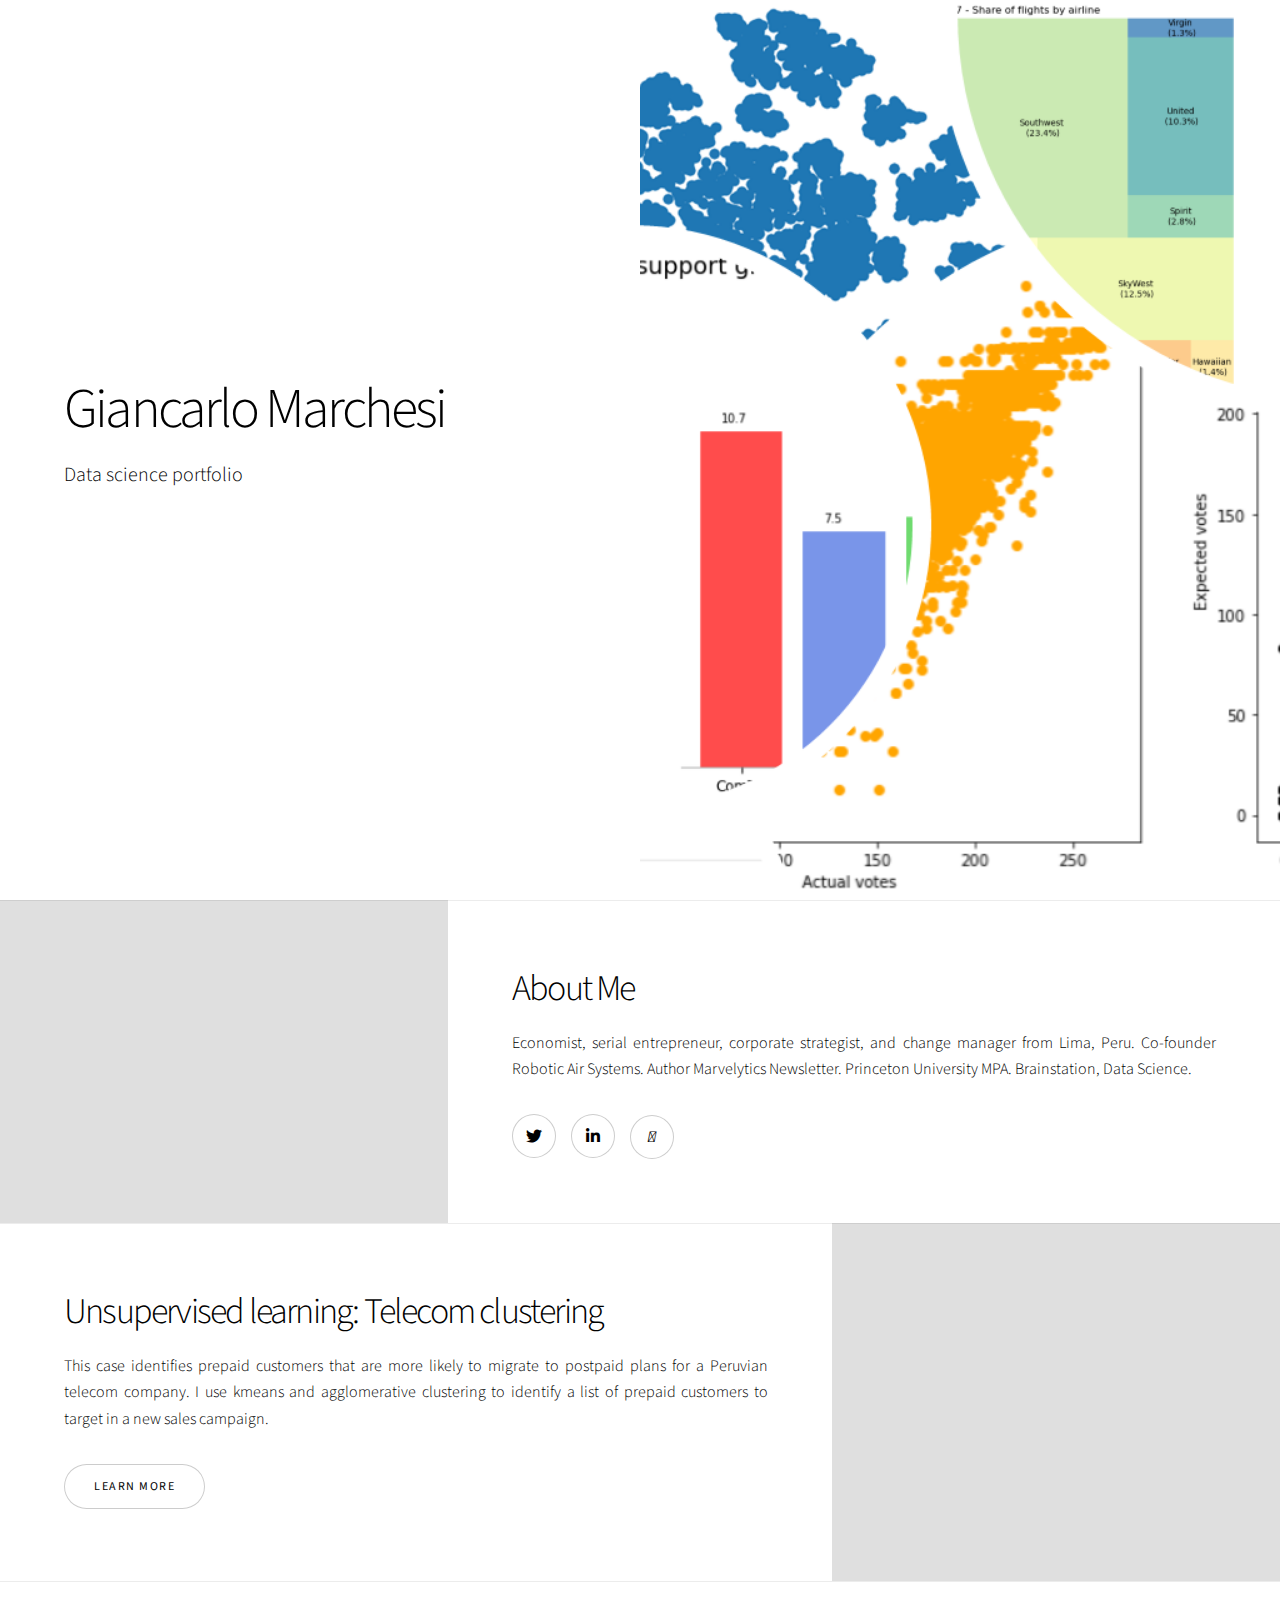
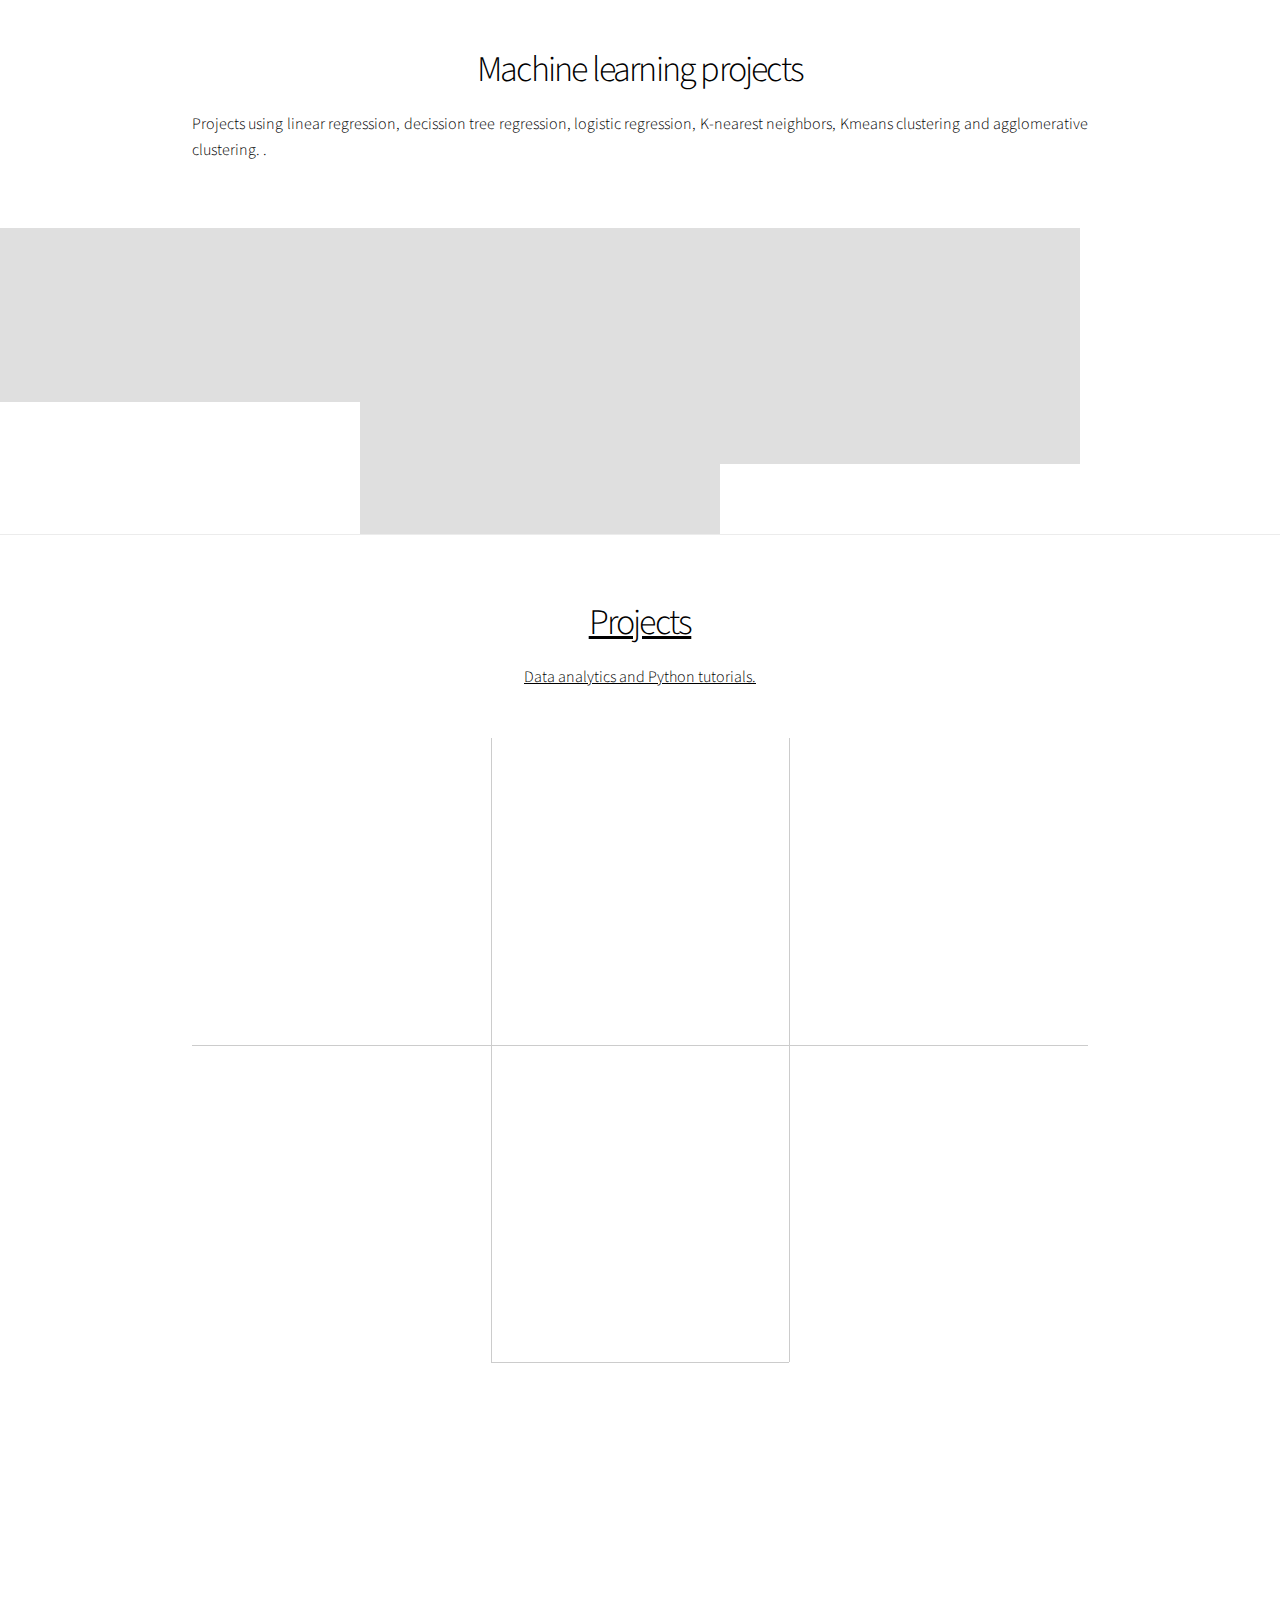
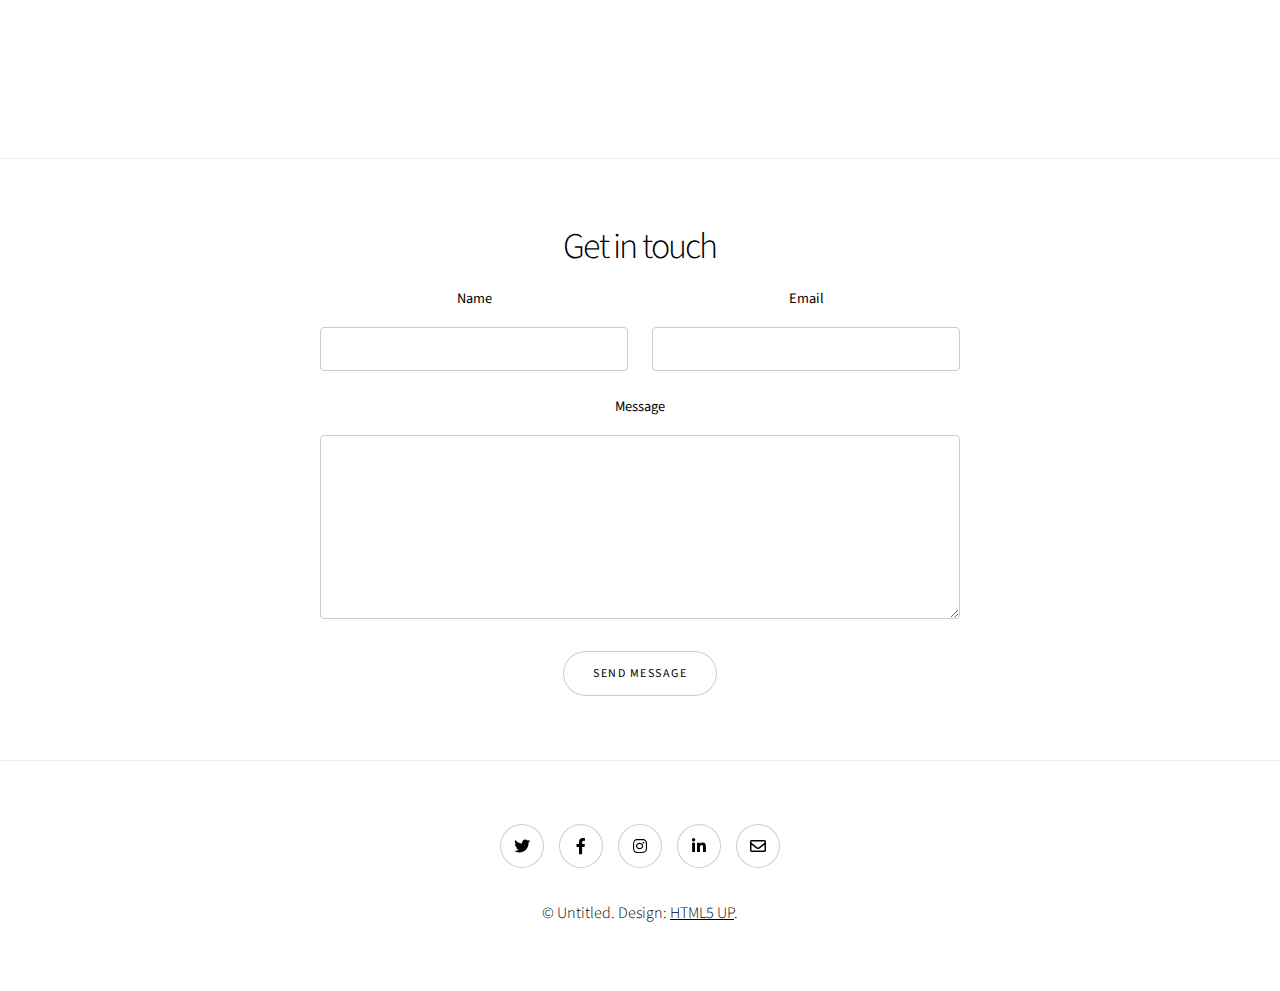
==== index.html @ f908b561 "Update index.html" ====
<!DOCTYPE HTML>
 
<html>
	<head>
		<title>Story by HTML5 UP</title>
		<meta charset="utf-8" />
		<meta name="viewport" content="width=device-width, initial-scale=1, user-scalable=no" />
		<link rel="stylesheet" href="assets/css/main.css" />
		<link rel="stylesheet" href="assets/css/style.css" />
		<noscript><link rel="stylesheet" href="assets/css/noscript.css" /></noscript>
		<script src="https://kit.fontawesome.com/b3184895dd.js" crossorigin="anonymous"></script>

	</head>
	<body class="is-preload">
	 
		<!-- Wrapper -->
			<div id="wrapper" class="divided">

				<!-- One -->
					<section class="banner style1 orient-left content-align-left image-position-right fullscreen onload-image-fade-in onload-content-fade-right">
						<div class="content">
							<h1>Giancarlo Marchesi</h1>
							 
							<p class="major texto-j"> 
								Data science portfolio
							</p>
							<ul class="actions stacked">
								<li>
									<!-- <a href="#first" class="button big wide smooth-scroll-middle">Get Started</a> -->
								</li>
							</ul>
						</div>
						<div class="image">
							<img src="images/graph4.png" alt="" />
						</div>
					</section>

				<!-- Two -->
					<section class="spotlight style1 orient-right content-align-left image-position-center onscroll-image-fade-in" id="first">
						<div class="content">
							<h2>About Me</h2>
							<p class="texto-j"> Economist, serial entrepreneur, corporate strategist, and change manager from Lima, Peru. Co-founder Robotic Air
								Systems. Author Marvelytics Newsletter. Princeton University MPA. Brainstation, Data Science. </p>
							<!-- <ul class="actions stacked">
							 
								<li><a href="#" class="icon brands style2 fa-linkedin-in"><span class="label">LinkedIn</span></a></li>
								<li>
									 
									<a href="#" class="icon style2  fa-github">
									<span class="label">Email</span></a></li>
							</ul> -->
									
							<div class="inner">
								<ul class="icons">
									<li><a href="https://twitter.com/marvelytics" class="icon brands style2 fa-twitter"><span class="label">Twitter</span></a></li>
								 
								 
									<li><a href="https://www.linkedin.com/in/giancarlomarchesiv/" class="icon brands style2 fa-linkedin-in"><span class="label">LinkedIn</span></a></li>
									<li>
										<div class="iconos">
											<a href="https://github.com/gmarchesiv" class="icon style2 "><i class="fa-brands fa-github"></i>
											</a>  <div>
						</li>
						
								</ul>
							 
							</div>

						</div>
						<div class="image">
							<img src="images/spotlight01.jpeg" alt="" />
						</div>
					</section>

				<!-- Three -->
					<section class="spotlight style1 orient-left content-align-left image-position-center onscroll-image-fade-in">
						<div class="content">
							<h2>Unsupervised learning: Telecom clustering</h2>
							<p class="texto-j">This case identifies prepaid customers that are more likely to migrate to postpaid plans for a Peruvian telecom company. 
								I use kmeans and agglomerative clustering to identify a list of prepaid customers to target in a new sales campaign. </p>
							<ul class="actions stacked">
								<li><a href="#" class="button">Learn More</a></li>
							</ul>
						</div>
						<div class="image">
							<img src="images/pca.png" alt="" />
						</div>
					</section>

				<!-- Four -->
					<!-- <section class="spotlight style1 orient-right content-align-left image-position-center onscroll-image-fade-in">
						<div class="content">
							<h2>Pharetra etiam nulla</h2>
							<p>Lorem ipsum dolor sit amet, consectetur adipiscing elit. Morbi id ante sed ex pharetra lacinia sit amet vel massa. Donec facilisis laoreet nulla eu bibendum. Donec ut ex risus. Fusce lorem lectus, pharetra pretium massa et, hendrerit vestibulum odio lorem ipsum dolor sit amet.</p>
							<ul class="actions stacked">
								<li><a href="#" class="button">Learn More</a></li>
							</ul>
						</div>
						<div class="image">
							<img src="images/spotlight03.jpg" alt="" />
						</div>
					</section> -->

				<!-- Five -->
					<section class="wrapper style1 align-center">
						<div class="inner">
							<h2>Machine learning projects</h2>
							<p class="texto-j"> Projects using linear regression, decission tree regression, logistic regression, K-nearest neighbors, Kmeans
								clustering and agglomerative clustering. 
								.</p>
						</div>

						<!-- Gallery -->
							<div class="gallery style2 medium lightbox onscroll-fade-in">
								<article>
									<a   class="image">
										<img src="images/gallery/thumbs/dec_tree.png" alt="" />
									</a>
									<div class="caption">
										<h3>Peruvian elections 2021</h3>
										<p> Analyzing the likeliness of the results using two regression techiques </p>
										<ul class="actions fixed">
											<li><a href="https://github.com/gmarchesiv/LinearRegression_PeruvianElection2021"><span class="button small" href="google.com">Details</span></a></li>
										</ul>                                                                                                     
									</div>
								</article>
								<article>
									<a href="images/gallery/fulls/02.jpg" class="image">
										<img src="images/gallery/thumbs/conf_matrix.png" alt="" />
									</a>
									<div class="caption">
										<h3>Supervised learning for transaction approval</h3>
										<p> Alternative credit scoring models using logistic regression and KNN </p>
										<ul class="actions fixed">
											<li><a href="https://github.com/gmarchesiv/SupervisedLearning_CreditScoring"><span class="button small">Details</span></li>
										</ul>
									</div>
								</article>
								<article>
									<a href="images/gallery/fulls/03.jpg" class="image">
										<img src="images/gallery/thumbs/wine.png" alt="" />
									</a>
									<div class="caption">
										<h3>Unsupervised learning with wine data </h3>
										<p>Identifying wine varieties using k-means and aggolomerative clustering</p>
										<ul class="actions fixed">
											<li><a href="https://github.com/gmarchesiv/UnsupervisedLearning_ClusteringWinedata"><span class="button small">Details</span></li>
										</ul>
									</div>
								</article>
								<!-- <article>
									<a href="images/gallery/fulls/04.jpg" class="image">
										<img src="images/gallery/thumbs/04.jpg" alt="" />
									</a>
									<div class="caption">
										<h3>Sed Tempus</h3>
										<p>Lorem ipsum dolor amet, consectetur magna etiam elit. Etiam sed ultrices.</p>
										<ul class="actions fixed">
											<li><span class="button small">Details</span></li>
										</ul>
									</div>
								</article>
								<article>
									<a href="images/gallery/fulls/05.jpg" class="image">
										<img src="images/gallery/thumbs/05.jpg" alt="" />
									</a>
									<div class="caption">
										<h3>Ultrices Magna</h3>
										<p>Lorem ipsum dolor amet, consectetur magna etiam elit. Etiam sed ultrices.</p>
										<ul class="actions fixed">
											<li><span class="button small">Details</span></li>
										</ul>
									</div>
								</article>
								<article>
									<a href="images/gallery/fulls/06.jpg" class="image">
										<img src="images/gallery/thumbs/06.jpg" alt="" />
									</a>
									<div class="caption">
										<h3>Sed Tempus</h3>
										<p>Lorem ipsum dolor amet, consectetur magna etiam elit. Etiam sed ultrices.</p>
										<ul class="actions fixed">
											<li><span class="button small">Details</span></li>
										</ul>
									</div>
								</article>
								<article>
									<a href="images/gallery/fulls/07.jpg" class="image">
										<img src="images/gallery/thumbs/07.jpg" alt="" />
									</a>
									<div class="caption">
										<h3>Ipsum Lorem</h3>
										<p>Lorem ipsum dolor amet, consectetur magna etiam elit. Etiam sed ultrices.</p>
										<ul class="actions fixed">
											<li><span class="button small">Details</span></li>
										</ul>
									</div>
								</article>
								<article>
									<a href="images/gallery/fulls/08.jpg" class="image">
										<img src="images/gallery/thumbs/08.jpg" alt="" />
									</a>
									<div class="caption">
										<h3>Magna Risus</h3>
										<p>Lorem ipsum dolor amet, consectetur magna etiam elit. Etiam sed ultrices.</p>
										<ul class="actions fixed">
											<li><span class="button small">Details</span></li>
										</ul>
									</div>
								</article>
								<article>
									<a href="images/gallery/fulls/09.jpg" class="image">
										<img src="images/gallery/thumbs/09.jpg" alt="" />
									</a>
									<div class="caption">
										<h3>Tempus Dolor</h3>
										<p>Lorem ipsum dolor amet, consectetur magna etiam elit. Etiam sed ultrices.</p>
										<ul class="actions fixed">
											<li><span class="button small">Details</span></li>
										</ul>
									</div>
								</article>
								<article>
									<a href="images/gallery/fulls/10.jpg" class="image">
										<img src="images/gallery/thumbs/10.jpg" alt="" />
									</a>
									<div class="caption">
										<h3>Sed Etiam</h3>
										<p>Lorem ipsum dolor amet, consectetur magna etiam elit. Etiam sed ultrices.</p>
										<ul class="actions fixed">
											<li><span class="button small">Details</span></li>
										</ul>
									</div>
								</article>
								<article>
									<a href="images/gallery/fulls/11.jpg" class="image">
										<img src="images/gallery/thumbs/11.jpg" alt="" />
									</a>
									<div class="caption">
										<h3>Magna Lorem</h3>
										<p>Lorem ipsum dolor amet, consectetur magna etiam elit. Etiam sed ultrices.</p>
										<ul class="actions fixed">
											<li><span class="button small">Details</span></li>
										</ul>
									</div>
								</article>
								<article>
									<a href="images/gallery/fulls/12.jpg" class="image">
										<img src="images/gallery/thumbs/12.jpg" alt="" />
									</a>
									<div class="caption">
										<h3>Ipsum Dolor</h3>
										<p>Lorem ipsum dolor amet, consectetur magna etiam elit. Etiam sed ultrices.</p>
										<ul class="actions fixed">
											<li><span class="button small">Details</span></li>
										</ul>
									</div>
								</article> -->
							</div>

					</section>

				<!-- Six -->
					<section class="wrapper style1 align-center">
						<div class="inner">
							<h2>Projects</h2>
							<p> Data analytics and Python tutorials.</p>
							<div class="items style1 medium onscroll-fade-in">
								
								<section>
								 
										<a href="https://github.com/gmarchesiv/Python_prep"  class="iconos2" ><i class="fa-xl fa-brands fa-python"></i> </a>   
							 



									
									<h3>asfsfasfsfaffsafs</h3>
									<p>Lorem ipsum dolor sit amet, consectetur adipiscing elit. Morbi dui turpis, cursus eget orci amet aliquam congue semper. Etiam eget ultrices risus nec tempor elit.</p>
								</section>

								<section>
									<a href="https://github.com/gmarchesiv/Python_prep"  class="iconos2" ><i class="fa-xl fa-solid fa-plane"></i> </a>   
									<h3>Ipsum</h3>
									<p>Lorem ipsum dolor sit amet, consectetur adipiscing elit. Morbi dui turpis, cursus eget orci amet aliquam congue semper. Etiam eget ultrices risus nec tempor elit.</p>
								</section>

								<section>
									<a href="https://github.com/gmarchesiv/Python_prep"  class="iconos2" ><i class="fa-xl fa-solid fa-person-digging"></i> </a> 
									<h3>Dolor</h3>
									<p>Lorem ipsum dolor sit amet, consectetur adipiscing elit. Morbi dui turpis, cursus eget orci amet aliquam congue semper. Etiam eget ultrices risus nec tempor elit.</p>
								</section>



								<section>
									<a href="https://github.com/gmarchesiv/Python_prep"  class="iconos2" ><i class="fa-xl fa-solid fa-mobile"></i> </a> 
									<h3>Amet</h3>
									<p>Lorem ipsum dolor sit amet, consectetur adipiscing elit. Morbi dui turpis, cursus eget orci amet aliquam congue semper. Etiam eget ultrices risus nec tempor elit.</p>
								</section>

								<section>
									<a href="https://github.com/gmarchesiv/Python_prep"  class="iconos2" ><i class="fa-xl fa-solid fa-chart-line"></i> </a> 
									<h3>Magna</h3>
									<p>Lorem ipsum dolor sit amet, consectetur adipiscing elit. Morbi dui turpis, cursus eget orci amet aliquam congue semper. Etiam eget ultrices risus nec tempor elit.</p>
								</section>

								<section>
									<a href="https://github.com/gmarchesiv/Python_prep"  class="iconos2" ><i class="fa-xl fa-solid fa-money-bill-trend-up"></i> </a> 
									<h3>Tempus</h3>
									<p>Lorem ipsum dolor sit amet, consectetur adipiscing elit. Morbi dui turpis, cursus eget orci amet aliquam congue semper. Etiam eget ultrices risus nec tempor elit.</p>
								</section>



								<!-- <section>
									<span class="icon solid style2 major fa-desktop"></span>
									<h3>Aliquam</h3>
									<p>Lorem ipsum dolor sit amet, consectetur adipiscing elit. Morbi dui turpis, cursus eget orci amet aliquam congue semper. Etiam eget ultrices risus nec tempor elit.</p>
								</section>

								<section>
									<a href="https://github.com/gmarchesiv/Python_prep"  class="iconos2" ><i class="fa-xl fa-solid fa-person-digging"></i> </a> 
									<h3>Elit</h3>
									<p>Lorem ipsum dolor sit amet, consectetur adipiscing elit. Morbi dui turpis, cursus eget orci amet aliquam congue semper. Etiam eget ultrices risus nec tempor elit.</p>
								</section>

								<section>
									<a href="https://github.com/gmarchesiv/Python_prep"  class="iconos2" ><i class="fa-xl fa-solid fa-person-digging"></i> </a> 
									<h3>Morbi</h3>
									<p>Lorem ipsum dolor sit amet, consectetur adipiscing elit. Morbi dui turpis, cursus eget orci amet aliquam congue semper. Etiam eget ultrices risus nec tempor elit.</p>
								</section> -->

							
							</div>
						</div>
					</section>

				<!-- Seven -->
					<section class="wrapper style1 align-center">
						<div class="inner medium">
							<h2>Get in touch</h2>
							<form method="post" action="#">
								<div class="fields">
									<div class="field half">
										<label for="name">Name</label>
										<input type="text" name="name" id="name" value="" />
									</div>
									<div class="field half">
										<label for="email">Email</label>
										<input type="email" name="email" id="email" value="" />
									</div>
									<div class="field">
										<label for="message">Message</label>
										<textarea name="message" id="message" rows="6"></textarea>
									</div>
								</div>
								<ul class="actions special">
									<li><input type="submit" name="submit" id="submit" value="Send Message" /></li>
								</ul>
							</form>

						</div>
					</section>

				<!-- Footer -->
					<footer class="wrapper style1 align-center">
						<div class="inner">
							<ul class="icons">
								<li><a href="#" class="icon brands style2 fa-twitter"><span class="label">Twitter</span></a></li>
								<li><a href="#" class="icon brands style2 fa-facebook-f"><span class="label">Facebook</span></a></li>
								<li><a href="#" class="icon brands style2 fa-instagram"><span class="label">Instagram</span></a></li>
								<li><a href="#" class="icon brands style2 fa-linkedin-in"><span class="label">LinkedIn</span></a></li>
								<li><a href="#" class="icon style2 fa-envelope"><span class="label">Email</span></a></li>
							</ul>
							<p>&copy; Untitled. Design: <a href="https://html5up.net">HTML5 UP</a>.</p>
						</div>
					</footer>

			</div>

		<!-- Scripts -->
			<script src="assets/js/jquery.min.js"></script>
			<script src="assets/js/jquery.scrollex.min.js"></script>
			<script src="assets/js/jquery.scrolly.min.js"></script>
			<script src="assets/js/browser.min.js"></script>
			<script src="assets/js/breakpoints.min.js"></script>
			<script src="assets/js/util.js"></script>
			<script src="assets/js/main.js"></script>

	</body>
</html>
---- assets/css/main.css ----
@import url(fontawesome-all.min.css);
@import url("https://fonts.googleapis.com/css?family=Source+Sans+Pro:300,300i,400,400i");

/*
	Story by HTML5 UP
	html5up.net | @ajlkn
	Free for personal and commercial use under the CCA 3.0 license (html5up.net/license)
*/

html, body, div, span, applet, object,
iframe, h1, h2, h3, h4, h5, h6, p, blockquote,
pre, a, abbr, acronym, address, big, cite,
code, del, dfn, em, img, ins, kbd, q, s, samp,
small, strike, strong, sub, sup, tt, var, b,
u, i, center, dl, dt, dd, ol, ul, li, fieldset,
form, label, legend, table, caption, tbody,
tfoot, thead, tr, th, td, article, aside,
canvas, details, embed, figure, figcaption,
footer, header, hgroup, menu, nav, output, ruby,
section, summary, time, mark, audio, video {
	margin: 0;
	padding: 0;
	border: 0;
	font-size: 100%;
	font: inherit;
	vertical-align: baseline;}

article, aside, details, figcaption, figure,
footer, header, hgroup, menu, nav, section {
	display: block;}

body {
	line-height: 1;
}

ol, ul {
	list-style: none;
}

blockquote, q {
	quotes: none;
}

	blockquote:before, blockquote:after, q:before, q:after {
		content: '';
		content: none;
	}

table {
	border-collapse: collapse;
	border-spacing: 0;
}

body {
	-webkit-text-size-adjust: none;
}

mark {
	background-color: transparent;
	color: inherit;
}

input::-moz-focus-inner {
	border: 0;
	padding: 0;
}

input, select, textarea {
	-moz-appearance: none;
	-webkit-appearance: none;
	-ms-appearance: none;
	appearance: none;
}

/* Basic */

	@-ms-viewport {
		width: device-width;
	}

	body {
		-ms-overflow-style: scrollbar;
	}

	@media screen and (max-width: 480px) {

		html, body {
			min-width: 320px;
		}

	}

	html {
		box-sizing: border-box;
	}

	*, *:before, *:after {
		box-sizing: inherit;
	}

	body {
		background: #ffffff;
	}

		body.is-preload *, body.is-preload *:before, body.is-preload *:after {
			-moz-animation: none !important;
			-webkit-animation: none !important;
			-ms-animation: none !important;
			animation: none !important;
			-moz-transition: none !important;
			-webkit-transition: none !important;
			-ms-transition: none !important;
			transition: none !important;
		}

/* Type */

	html {
		font-size: 18pt;
	}

		@media screen and (max-width: 1680px) {

			html {
				font-size: 14pt;
			}

		}

		@media screen and (max-width: 1280px) {

			html {
				font-size: 12pt;
			}

		}

		@media screen and (max-width: 736px) {

			html {
				font-size: 11pt;
			}

		}

		@media screen and (max-width: 360px) {

			html {
				font-size: 10pt;
			}

		}

	body {
		background-color: #ffffff;
		color: #000000;
	}

	body, input, select, textarea {
		font-family: "Source Sans Pro", Helvetica, sans-serif;
		font-size: 1rem;
		font-weight: 300;
		line-height: 1.65;
	}

	a {
		-moz-transition: color 0.2s ease-in-out;
		-webkit-transition: color 0.2s ease-in-out;
		-ms-transition: color 0.2s ease-in-out;
		transition: color 0.2s ease-in-out;
		text-decoration: underline;
	}

		a:hover {
			text-decoration: none;
		}

	strong, b {
		font-weight: 400;
	}

	em, i {
		font-style: italic;
	}

	p {
		margin: 0 0 2rem 0;
	}

		p.major {
			font-size: 1.25rem;
		}

	h1, h2, h3, h4, h5, h6 {
		font-weight: 300;
		line-height: 1.375;
		letter-spacing: -0.05em;
		margin: 0 0 1rem 0;
	}

		h1 a, h2 a, h3 a, h4 a, h5 a, h6 a {
			color: inherit;
			text-decoration: none;
		}

	h1 {
		font-size: 3.5rem;
		line-height: 1.2;
	}

	h2 {
		font-size: 2.25rem;
	}

	h3 {
		font-size: 1.5rem;
	}

	h4 {
		font-size: 1.1rem;
	}

	h5 {
		font-size: 0.9rem;
	}

	h6 {
		font-size: 0.7rem;
	}

	sub {
		font-size: 0.8rem;
		position: relative;
		top: 0.5rem;
	}

	sup {
		font-size: 0.8rem;
		position: relative;
		top: -0.5rem;
	}

	blockquote {
		border-left: solid 4px;
		font-style: italic;
		margin: 0 0 2rem 0;
		padding: 0.5rem 0 0.5rem 2rem;
	}

	code {
		border-radius: 4px;
		font-family: "Courier New", monospace;
		font-size: 0.9em;
		margin: 0 0.25rem;
		padding: 0.25rem 0.325rem;
	}

	pre {
		-webkit-overflow-scrolling: touch;
		font-family: "Courier New", monospace;
		font-size: 0.9em;
		margin: 0 0 2rem 0;
	}

		pre code {
			display: block;
			line-height: 1.5;
			padding: 0.75rem 1rem;
			overflow-x: auto;
		}

	hr {
		border: 0;
		border-bottom: solid 1px;
		margin: 2.5rem 0;
	}

		hr.major {
			margin: 3.5rem 0;
		}

	.align-left {
		text-align: left;
	}

	.align-center {
		text-align: center;
	}

	.align-right {
		text-align: right;
	}

	@media screen and (max-width: 736px) {

		p.major {
			font-size: 1.1rem;
		}

		h1 {
			font-size: 2.5rem;
		}

		h2 {
			font-size: 2rem;
		}

		h3 {
			font-size: 1.25rem;
		}

		h4 {
			font-size: 1rem;
		}

	}

	input, select, textarea {
		color: #000000;
	}

	a {
		color: #000000;
	}

		a:hover {
			color: #47D3E5;
		}

	strong, b {
		color: #000000;
	}

	h1, h2, h3, h4, h5, h6 {
		color: #000000;
	}

	blockquote {
		border-left-color: rgba(0, 0, 0, 0.2);
	}

	code {
		background: rgba(0, 0, 0, 0.05);
		border-color: rgba(0, 0, 0, 0.2);
	}

	hr {
		border-bottom-color: rgba(0, 0, 0, 0.2);
	}

/* Row */

	.row {
		display: flex;
		flex-wrap: wrap;
		box-sizing: border-box;
		align-items: stretch;
	}

		.row > * {
			box-sizing: border-box;
		}

		.row.gtr-uniform > * > :last-child {
			margin-bottom: 0;
		}

		.row.aln-left {
			justify-content: flex-start;
		}

		.row.aln-center {
			justify-content: center;
		}

		.row.aln-right {
			justify-content: flex-end;
		}

		.row.aln-top {
			align-items: flex-start;
		}

		.row.aln-middle {
			align-items: center;
		}

		.row.aln-bottom {
			align-items: flex-end;
		}

		.row > .imp {
			order: -1;
		}

		.row > .col-1 {
			width: 8.33333%;
		}

		.row > .off-1 {
			margin-left: 8.33333%;
		}

		.row > .col-2 {
			width: 16.66667%;
		}

		.row > .off-2 {
			margin-left: 16.66667%;
		}

		.row > .col-3 {
			width: 25%;
		}

		.row > .off-3 {
			margin-left: 25%;
		}

		.row > .col-4 {
			width: 33.33333%;
		}

		.row > .off-4 {
			margin-left: 33.33333%;
		}

		.row > .col-5 {
			width: 41.66667%;
		}

		.row > .off-5 {
			margin-left: 41.66667%;
		}

		.row > .col-6 {
			width: 50%;
		}

		.row > .off-6 {
			margin-left: 50%;
		}

		.row > .col-7 {
			width: 58.33333%;
		}

		.row > .off-7 {
			margin-left: 58.33333%;
		}

		.row > .col-8 {
			width: 66.66667%;
		}

		.row > .off-8 {
			margin-left: 66.66667%;
		}

		.row > .col-9 {
			width: 75%;
		}

		.row > .off-9 {
			margin-left: 75%;
		}

		.row > .col-10 {
			width: 83.33333%;
		}

		.row > .off-10 {
			margin-left: 83.33333%;
		}

		.row > .col-11 {
			width: 91.66667%;
		}

		.row > .off-11 {
			margin-left: 91.66667%;
		}

		.row > .col-12 {
			width: 100%;
		}

		.row > .off-12 {
			margin-left: 100%;
		}

		.row.gtr-0 {
			margin-top: 0;
			margin-left: 0rem;
		}

			.row.gtr-0 > * {
				padding: 0 0 0 0rem;
			}

			.row.gtr-0.gtr-uniform {
				margin-top: 0rem;
			}

				.row.gtr-0.gtr-uniform > * {
					padding-top: 0rem;
				}

		.row.gtr-25 {
			margin-top: 0;
			margin-left: -0.5rem;
		}

			.row.gtr-25 > * {
				padding: 0 0 0 0.5rem;
			}

			.row.gtr-25.gtr-uniform {
				margin-top: -0.5rem;
			}

				.row.gtr-25.gtr-uniform > * {
					padding-top: 0.5rem;
				}

		.row.gtr-50 {
			margin-top: 0;
			margin-left: -1rem;
		}

			.row.gtr-50 > * {
				padding: 0 0 0 1rem;
			}

			.row.gtr-50.gtr-uniform {
				margin-top: -1rem;
			}

				.row.gtr-50.gtr-uniform > * {
					padding-top: 1rem;
				}

		.row {
			margin-top: 0;
			margin-left: -2rem;
		}

			.row > * {
				padding: 0 0 0 2rem;
			}

			.row.gtr-uniform {
				margin-top: -2rem;
			}

				.row.gtr-uniform > * {
					padding-top: 2rem;
				}

		.row.gtr-150 {
			margin-top: 0;
			margin-left: -3rem;
		}

			.row.gtr-150 > * {
				padding: 0 0 0 3rem;
			}

			.row.gtr-150.gtr-uniform {
				margin-top: -3rem;
			}

				.row.gtr-150.gtr-uniform > * {
					padding-top: 3rem;
				}

		.row.gtr-200 {
			margin-top: 0;
			margin-left: -4rem;
		}

			.row.gtr-200 > * {
				padding: 0 0 0 4rem;
			}

			.row.gtr-200.gtr-uniform {
				margin-top: -4rem;
			}

				.row.gtr-200.gtr-uniform > * {
					padding-top: 4rem;
				}

		@media screen and (max-width: 1680px) {

			.row {
				display: flex;
				flex-wrap: wrap;
				box-sizing: border-box;
				align-items: stretch;
			}

				.row > * {
					box-sizing: border-box;
				}

				.row.gtr-uniform > * > :last-child {
					margin-bottom: 0;
				}

				.row.aln-left {
					justify-content: flex-start;
				}

				.row.aln-center {
					justify-content: center;
				}

				.row.aln-right {
					justify-content: flex-end;
				}

				.row.aln-top {
					align-items: flex-start;
				}

				.row.aln-middle {
					align-items: center;
				}

				.row.aln-bottom {
					align-items: flex-end;
				}

				.row > .imp-xlarge {
					order: -1;
				}

				.row > .col-1-xlarge {
					width: 8.33333%;
				}

				.row > .off-1-xlarge {
					margin-left: 8.33333%;
				}

				.row > .col-2-xlarge {
					width: 16.66667%;
				}

				.row > .off-2-xlarge {
					margin-left: 16.66667%;
				}

				.row > .col-3-xlarge {
					width: 25%;
				}

				.row > .off-3-xlarge {
					margin-left: 25%;
				}

				.row > .col-4-xlarge {
					width: 33.33333%;
				}

				.row > .off-4-xlarge {
					margin-left: 33.33333%;
				}

				.row > .col-5-xlarge {
					width: 41.66667%;
				}

				.row > .off-5-xlarge {
					margin-left: 41.66667%;
				}

				.row > .col-6-xlarge {
					width: 50%;
				}

				.row > .off-6-xlarge {
					margin-left: 50%;
				}

				.row > .col-7-xlarge {
					width: 58.33333%;
				}

				.row > .off-7-xlarge {
					margin-left: 58.33333%;
				}

				.row > .col-8-xlarge {
					width: 66.66667%;
				}

				.row > .off-8-xlarge {
					margin-left: 66.66667%;
				}

				.row > .col-9-xlarge {
					width: 75%;
				}

				.row > .off-9-xlarge {
					margin-left: 75%;
				}

				.row > .col-10-xlarge {
					width: 83.33333%;
				}

				.row > .off-10-xlarge {
					margin-left: 83.33333%;
				}

				.row > .col-11-xlarge {
					width: 91.66667%;
				}

				.row > .off-11-xlarge {
					margin-left: 91.66667%;
				}

				.row > .col-12-xlarge {
					width: 100%;
				}

				.row > .off-12-xlarge {
					margin-left: 100%;
				}

				.row.gtr-0 {
					margin-top: 0;
					margin-left: 0rem;
				}

					.row.gtr-0 > * {
						padding: 0 0 0 0rem;
					}

					.row.gtr-0.gtr-uniform {
						margin-top: 0rem;
					}

						.row.gtr-0.gtr-uniform > * {
							padding-top: 0rem;
						}

				.row.gtr-25 {
					margin-top: 0;
					margin-left: -0.5rem;
				}

					.row.gtr-25 > * {
						padding: 0 0 0 0.5rem;
					}

					.row.gtr-25.gtr-uniform {
						margin-top: -0.5rem;
					}

						.row.gtr-25.gtr-uniform > * {
							padding-top: 0.5rem;
						}

				.row.gtr-50 {
					margin-top: 0;
					margin-left: -1rem;
				}

					.row.gtr-50 > * {
						padding: 0 0 0 1rem;
					}

					.row.gtr-50.gtr-uniform {
						margin-top: -1rem;
					}

						.row.gtr-50.gtr-uniform > * {
							padding-top: 1rem;
						}

				.row {
					margin-top: 0;
					margin-left: -2rem;
				}

					.row > * {
						padding: 0 0 0 2rem;
					}

					.row.gtr-uniform {
						margin-top: -2rem;
					}

						.row.gtr-uniform > * {
							padding-top: 2rem;
						}

				.row.gtr-150 {
					margin-top: 0;
					margin-left: -3rem;
				}

					.row.gtr-150 > * {
						padding: 0 0 0 3rem;
					}

					.row.gtr-150.gtr-uniform {
						margin-top: -3rem;
					}

						.row.gtr-150.gtr-uniform > * {
							padding-top: 3rem;
						}

				.row.gtr-200 {
					margin-top: 0;
					margin-left: -4rem;
				}

					.row.gtr-200 > * {
						padding: 0 0 0 4rem;
					}

					.row.gtr-200.gtr-uniform {
						margin-top: -4rem;
					}

						.row.gtr-200.gtr-uniform > * {
							padding-top: 4rem;
						}

		}

		@media screen and (max-width: 1280px) {

			.row {
				display: flex;
				flex-wrap: wrap;
				box-sizing: border-box;
				align-items: stretch;
			}

				.row > * {
					box-sizing: border-box;
				}

				.row.gtr-uniform > * > :last-child {
					margin-bottom: 0;
				}

				.row.aln-left {
					justify-content: flex-start;
				}

				.row.aln-center {
					justify-content: center;
				}

				.row.aln-right {
					justify-content: flex-end;
				}

				.row.aln-top {
					align-items: flex-start;
				}

				.row.aln-middle {
					align-items: center;
				}

				.row.aln-bottom {
					align-items: flex-end;
				}

				.row > .imp-large {
					order: -1;
				}

				.row > .col-1-large {
					width: 8.33333%;
				}

				.row > .off-1-large {
					margin-left: 8.33333%;
				}

				.row > .col-2-large {
					width: 16.66667%;
				}

				.row > .off-2-large {
					margin-left: 16.66667%;
				}

				.row > .col-3-large {
					width: 25%;
				}

				.row > .off-3-large {
					margin-left: 25%;
				}

				.row > .col-4-large {
					width: 33.33333%;
				}

				.row > .off-4-large {
					margin-left: 33.33333%;
				}

				.row > .col-5-large {
					width: 41.66667%;
				}

				.row > .off-5-large {
					margin-left: 41.66667%;
				}

				.row > .col-6-large {
					width: 50%;
				}

				.row > .off-6-large {
					margin-left: 50%;
				}

				.row > .col-7-large {
					width: 58.33333%;
				}

				.row > .off-7-large {
					margin-left: 58.33333%;
				}

				.row > .col-8-large {
					width: 66.66667%;
				}

				.row > .off-8-large {
					margin-left: 66.66667%;
				}

				.row > .col-9-large {
					width: 75%;
				}

				.row > .off-9-large {
					margin-left: 75%;
				}

				.row > .col-10-large {
					width: 83.33333%;
				}

				.row > .off-10-large {
					margin-left: 83.33333%;
				}

				.row > .col-11-large {
					width: 91.66667%;
				}

				.row > .off-11-large {
					margin-left: 91.66667%;
				}

				.row > .col-12-large {
					width: 100%;
				}

				.row > .off-12-large {
					margin-left: 100%;
				}

				.row.gtr-0 {
					margin-top: 0;
					margin-left: 0rem;
				}

					.row.gtr-0 > * {
						padding: 0 0 0 0rem;
					}

					.row.gtr-0.gtr-uniform {
						margin-top: 0rem;
					}

						.row.gtr-0.gtr-uniform > * {
							padding-top: 0rem;
						}

				.row.gtr-25 {
					margin-top: 0;
					margin-left: -0.5rem;
				}

					.row.gtr-25 > * {
						padding: 0 0 0 0.5rem;
					}

					.row.gtr-25.gtr-uniform {
						margin-top: -0.5rem;
					}

						.row.gtr-25.gtr-uniform > * {
							padding-top: 0.5rem;
						}

				.row.gtr-50 {
					margin-top: 0;
					margin-left: -1rem;
				}

					.row.gtr-50 > * {
						padding: 0 0 0 1rem;
					}

					.row.gtr-50.gtr-uniform {
						margin-top: -1rem;
					}

						.row.gtr-50.gtr-uniform > * {
							padding-top: 1rem;
						}

				.row {
					margin-top: 0;
					margin-left: -2rem;
				}

					.row > * {
						padding: 0 0 0 2rem;
					}

					.row.gtr-uniform {
						margin-top: -2rem;
					}

						.row.gtr-uniform > * {
							padding-top: 2rem;
						}

				.row.gtr-150 {
					margin-top: 0;
					margin-left: -3rem;
				}

					.row.gtr-150 > * {
						padding: 0 0 0 3rem;
					}

					.row.gtr-150.gtr-uniform {
						margin-top: -3rem;
					}

						.row.gtr-150.gtr-uniform > * {
							padding-top: 3rem;
						}

				.row.gtr-200 {
					margin-top: 0;
					margin-left: -4rem;
				}

					.row.gtr-200 > * {
						padding: 0 0 0 4rem;
					}

					.row.gtr-200.gtr-uniform {
						margin-top: -4rem;
					}

						.row.gtr-200.gtr-uniform > * {
							padding-top: 4rem;
						}

		}

		@media screen and (max-width: 980px) {

			.row {
				display: flex;
				flex-wrap: wrap;
				box-sizing: border-box;
				align-items: stretch;
			}

				.row > * {
					box-sizing: border-box;
				}

				.row.gtr-uniform > * > :last-child {
					margin-bottom: 0;
				}

				.row.aln-left {
					justify-content: flex-start;
				}

				.row.aln-center {
					justify-content: center;
				}

				.row.aln-right {
					justify-content: flex-end;
				}

				.row.aln-top {
					align-items: flex-start;
				}

				.row.aln-middle {
					align-items: center;
				}

				.row.aln-bottom {
					align-items: flex-end;
				}

				.row > .imp-medium {
					order: -1;
				}

				.row > .col-1-medium {
					width: 8.33333%;
				}

				.row > .off-1-medium {
					margin-left: 8.33333%;
				}

				.row > .col-2-medium {
					width: 16.66667%;
				}

				.row > .off-2-medium {
					margin-left: 16.66667%;
				}

				.row > .col-3-medium {
					width: 25%;
				}

				.row > .off-3-medium {
					margin-left: 25%;
				}

				.row > .col-4-medium {
					width: 33.33333%;
				}

				.row > .off-4-medium {
					margin-left: 33.33333%;
				}

				.row > .col-5-medium {
					width: 41.66667%;
				}

				.row > .off-5-medium {
					margin-left: 41.66667%;
				}

				.row > .col-6-medium {
					width: 50%;
				}

				.row > .off-6-medium {
					margin-left: 50%;
				}

				.row > .col-7-medium {
					width: 58.33333%;
				}

				.row > .off-7-medium {
					margin-left: 58.33333%;
				}

				.row > .col-8-medium {
					width: 66.66667%;
				}

				.row > .off-8-medium {
					margin-left: 66.66667%;
				}

				.row > .col-9-medium {
					width: 75%;
				}

				.row > .off-9-medium {
					margin-left: 75%;
				}

				.row > .col-10-medium {
					width: 83.33333%;
				}

				.row > .off-10-medium {
					margin-left: 83.33333%;
				}

				.row > .col-11-medium {
					width: 91.66667%;
				}

				.row > .off-11-medium {
					margin-left: 91.66667%;
				}

				.row > .col-12-medium {
					width: 100%;
				}

				.row > .off-12-medium {
					margin-left: 100%;
				}

				.row.gtr-0 {
					margin-top: 0;
					margin-left: 0rem;
				}

					.row.gtr-0 > * {
						padding: 0 0 0 0rem;
					}

					.row.gtr-0.gtr-uniform {
						margin-top: 0rem;
					}

						.row.gtr-0.gtr-uniform > * {
							padding-top: 0rem;
						}

				.row.gtr-25 {
					margin-top: 0;
					margin-left: -0.5rem;
				}

					.row.gtr-25 > * {
						padding: 0 0 0 0.5rem;
					}

					.row.gtr-25.gtr-uniform {
						margin-top: -0.5rem;
					}

						.row.gtr-25.gtr-uniform > * {
							padding-top: 0.5rem;
						}

				.row.gtr-50 {
					margin-top: 0;
					margin-left: -1rem;
				}

					.row.gtr-50 > * {
						padding: 0 0 0 1rem;
					}

					.row.gtr-50.gtr-uniform {
						margin-top: -1rem;
					}

						.row.gtr-50.gtr-uniform > * {
							padding-top: 1rem;
						}

				.row {
					margin-top: 0;
					margin-left: -2rem;
				}

					.row > * {
						padding: 0 0 0 2rem;
					}

					.row.gtr-uniform {
						margin-top: -2rem;
					}

						.row.gtr-uniform > * {
							padding-top: 2rem;
						}

				.row.gtr-150 {
					margin-top: 0;
					margin-left: -3rem;
				}

					.row.gtr-150 > * {
						padding: 0 0 0 3rem;
					}

					.row.gtr-150.gtr-uniform {
						margin-top: -3rem;
					}

						.row.gtr-150.gtr-uniform > * {
							padding-top: 3rem;
						}

				.row.gtr-200 {
					margin-top: 0;
					margin-left: -4rem;
				}

					.row.gtr-200 > * {
						padding: 0 0 0 4rem;
					}

					.row.gtr-200.gtr-uniform {
						margin-top: -4rem;
					}

						.row.gtr-200.gtr-uniform > * {
							padding-top: 4rem;
						}

		}

		@media screen and (max-width: 736px) {

			.row {
				display: flex;
				flex-wrap: wrap;
				box-sizing: border-box;
				align-items: stretch;
			}

				.row > * {
					box-sizing: border-box;
				}

				.row.gtr-uniform > * > :last-child {
					margin-bottom: 0;
				}

				.row.aln-left {
					justify-content: flex-start;
				}

				.row.aln-center {
					justify-content: center;
				}

				.row.aln-right {
					justify-content: flex-end;
				}

				.row.aln-top {
					align-items: flex-start;
				}

				.row.aln-middle {
					align-items: center;
				}

				.row.aln-bottom {
					align-items: flex-end;
				}

				.row > .imp-small {
					order: -1;
				}

				.row > .col-1-small {
					width: 8.33333%;
				}

				.row > .off-1-small {
					margin-left: 8.33333%;
				}

				.row > .col-2-small {
					width: 16.66667%;
				}

				.row > .off-2-small {
					margin-left: 16.66667%;
				}

				.row > .col-3-small {
					width: 25%;
				}

				.row > .off-3-small {
					margin-left: 25%;
				}

				.row > .col-4-small {
					width: 33.33333%;
				}

				.row > .off-4-small {
					margin-left: 33.33333%;
				}

				.row > .col-5-small {
					width: 41.66667%;
				}

				.row > .off-5-small {
					margin-left: 41.66667%;
				}

				.row > .col-6-small {
					width: 50%;
				}

				.row > .off-6-small {
					margin-left: 50%;
				}

				.row > .col-7-small {
					width: 58.33333%;
				}

				.row > .off-7-small {
					margin-left: 58.33333%;
				}

				.row > .col-8-small {
					width: 66.66667%;
				}

				.row > .off-8-small {
					margin-left: 66.66667%;
				}

				.row > .col-9-small {
					width: 75%;
				}

				.row > .off-9-small {
					margin-left: 75%;
				}

				.row > .col-10-small {
					width: 83.33333%;
				}

				.row > .off-10-small {
					margin-left: 83.33333%;
				}

				.row > .col-11-small {
					width: 91.66667%;
				}

				.row > .off-11-small {
					margin-left: 91.66667%;
				}

				.row > .col-12-small {
					width: 100%;
				}

				.row > .off-12-small {
					margin-left: 100%;
				}

				.row.gtr-0 {
					margin-top: 0;
					margin-left: 0rem;
				}

					.row.gtr-0 > * {
						padding: 0 0 0 0rem;
					}

					.row.gtr-0.gtr-uniform {
						margin-top: 0rem;
					}

						.row.gtr-0.gtr-uniform > * {
							padding-top: 0rem;
						}

				.row.gtr-25 {
					margin-top: 0;
					margin-left: -0.5rem;
				}

					.row.gtr-25 > * {
						padding: 0 0 0 0.5rem;
					}

					.row.gtr-25.gtr-uniform {
						margin-top: -0.5rem;
					}

						.row.gtr-25.gtr-uniform > * {
							padding-top: 0.5rem;
						}

				.row.gtr-50 {
					margin-top: 0;
					margin-left: -1rem;
				}

					.row.gtr-50 > * {
						padding: 0 0 0 1rem;
					}

					.row.gtr-50.gtr-uniform {
						margin-top: -1rem;
					}

						.row.gtr-50.gtr-uniform > * {
							padding-top: 1rem;
						}

				.row {
					margin-top: 0;
					margin-left: -2rem;
				}

					.row > * {
						padding: 0 0 0 2rem;
					}

					.row.gtr-uniform {
						margin-top: -2rem;
					}

						.row.gtr-uniform > * {
							padding-top: 2rem;
						}

				.row.gtr-150 {
					margin-top: 0;
					margin-left: -3rem;
				}

					.row.gtr-150 > * {
						padding: 0 0 0 3rem;
					}

					.row.gtr-150.gtr-uniform {
						margin-top: -3rem;
					}

						.row.gtr-150.gtr-uniform > * {
							padding-top: 3rem;
						}

				.row.gtr-200 {
					margin-top: 0;
					margin-left: -4rem;
				}

					.row.gtr-200 > * {
						padding: 0 0 0 4rem;
					}

					.row.gtr-200.gtr-uniform {
						margin-top: -4rem;
					}

						.row.gtr-200.gtr-uniform > * {
							padding-top: 4rem;
						}

		}

		@media screen and (max-width: 480px) {

			.row {
				display: flex;
				flex-wrap: wrap;
				box-sizing: border-box;
				align-items: stretch;
			}

				.row > * {
					box-sizing: border-box;
				}

				.row.gtr-uniform > * > :last-child {
					margin-bottom: 0;
				}

				.row.aln-left {
					justify-content: flex-start;
				}

				.row.aln-center {
					justify-content: center;
				}

				.row.aln-right {
					justify-content: flex-end;
				}

				.row.aln-top {
					align-items: flex-start;
				}

				.row.aln-middle {
					align-items: center;
				}

				.row.aln-bottom {
					align-items: flex-end;
				}

				.row > .imp-xsmall {
					order: -1;
				}

				.row > .col-1-xsmall {
					width: 8.33333%;
				}

				.row > .off-1-xsmall {
					margin-left: 8.33333%;
				}

				.row > .col-2-xsmall {
					width: 16.66667%;
				}

				.row > .off-2-xsmall {
					margin-left: 16.66667%;
				}

				.row > .col-3-xsmall {
					width: 25%;
				}

				.row > .off-3-xsmall {
					margin-left: 25%;
				}

				.row > .col-4-xsmall {
					width: 33.33333%;
				}

				.row > .off-4-xsmall {
					margin-left: 33.33333%;
				}

				.row > .col-5-xsmall {
					width: 41.66667%;
				}

				.row > .off-5-xsmall {
					margin-left: 41.66667%;
				}

				.row > .col-6-xsmall {
					width: 50%;
				}

				.row > .off-6-xsmall {
					margin-left: 50%;
				}

				.row > .col-7-xsmall {
					width: 58.33333%;
				}

				.row > .off-7-xsmall {
					margin-left: 58.33333%;
				}

				.row > .col-8-xsmall {
					width: 66.66667%;
				}

				.row > .off-8-xsmall {
					margin-left: 66.66667%;
				}

				.row > .col-9-xsmall {
					width: 75%;
				}

				.row > .off-9-xsmall {
					margin-left: 75%;
				}

				.row > .col-10-xsmall {
					width: 83.33333%;
				}

				.row > .off-10-xsmall {
					margin-left: 83.33333%;
				}

				.row > .col-11-xsmall {
					width: 91.66667%;
				}

				.row > .off-11-xsmall {
					margin-left: 91.66667%;
				}

				.row > .col-12-xsmall {
					width: 100%;
				}

				.row > .off-12-xsmall {
					margin-left: 100%;
				}

				.row.gtr-0 {
					margin-top: 0;
					margin-left: 0rem;
				}

					.row.gtr-0 > * {
						padding: 0 0 0 0rem;
					}

					.row.gtr-0.gtr-uniform {
						margin-top: 0rem;
					}

						.row.gtr-0.gtr-uniform > * {
							padding-top: 0rem;
						}

				.row.gtr-25 {
					margin-top: 0;
					margin-left: -0.5rem;
				}

					.row.gtr-25 > * {
						padding: 0 0 0 0.5rem;
					}

					.row.gtr-25.gtr-uniform {
						margin-top: -0.5rem;
					}

						.row.gtr-25.gtr-uniform > * {
							padding-top: 0.5rem;
						}

				.row.gtr-50 {
					margin-top: 0;
					margin-left: -1rem;
				}

					.row.gtr-50 > * {
						padding: 0 0 0 1rem;
					}

					.row.gtr-50.gtr-uniform {
						margin-top: -1rem;
					}

						.row.gtr-50.gtr-uniform > * {
							padding-top: 1rem;
						}

				.row {
					margin-top: 0;
					margin-left: -2rem;
				}

					.row > * {
						padding: 0 0 0 2rem;
					}

					.row.gtr-uniform {
						margin-top: -2rem;
					}

						.row.gtr-uniform > * {
							padding-top: 2rem;
						}

				.row.gtr-150 {
					margin-top: 0;
					margin-left: -3rem;
				}

					.row.gtr-150 > * {
						padding: 0 0 0 3rem;
					}

					.row.gtr-150.gtr-uniform {
						margin-top: -3rem;
					}

						.row.gtr-150.gtr-uniform > * {
							padding-top: 3rem;
						}

				.row.gtr-200 {
					margin-top: 0;
					margin-left: -4rem;
				}

					.row.gtr-200 > * {
						padding: 0 0 0 4rem;
					}

					.row.gtr-200.gtr-uniform {
						margin-top: -4rem;
					}

						.row.gtr-200.gtr-uniform > * {
							padding-top: 4rem;
						}

		}

		@media screen and (max-width: 360px) {

			.row {
				display: flex;
				flex-wrap: wrap;
				box-sizing: border-box;
				align-items: stretch;
			}

				.row > * {
					box-sizing: border-box;
				}

				.row.gtr-uniform > * > :last-child {
					margin-bottom: 0;
				}

				.row.aln-left {
					justify-content: flex-start;
				}

				.row.aln-center {
					justify-content: center;
				}

				.row.aln-right {
					justify-content: flex-end;
				}

				.row.aln-top {
					align-items: flex-start;
				}

				.row.aln-middle {
					align-items: center;
				}

				.row.aln-bottom {
					align-items: flex-end;
				}

				.row > .imp-xxsmall {
					order: -1;
				}

				.row > .col-1-xxsmall {
					width: 8.33333%;
				}

				.row > .off-1-xxsmall {
					margin-left: 8.33333%;
				}

				.row > .col-2-xxsmall {
					width: 16.66667%;
				}

				.row > .off-2-xxsmall {
					margin-left: 16.66667%;
				}

				.row > .col-3-xxsmall {
					width: 25%;
				}

				.row > .off-3-xxsmall {
					margin-left: 25%;
				}

				.row > .col-4-xxsmall {
					width: 33.33333%;
				}

				.row > .off-4-xxsmall {
					margin-left: 33.33333%;
				}

				.row > .col-5-xxsmall {
					width: 41.66667%;
				}

				.row > .off-5-xxsmall {
					margin-left: 41.66667%;
				}

				.row > .col-6-xxsmall {
					width: 50%;
				}

				.row > .off-6-xxsmall {
					margin-left: 50%;
				}

				.row > .col-7-xxsmall {
					width: 58.33333%;
				}

				.row > .off-7-xxsmall {
					margin-left: 58.33333%;
				}

				.row > .col-8-xxsmall {
					width: 66.66667%;
				}

				.row > .off-8-xxsmall {
					margin-left: 66.66667%;
				}

				.row > .col-9-xxsmall {
					width: 75%;
				}

				.row > .off-9-xxsmall {
					margin-left: 75%;
				}

				.row > .col-10-xxsmall {
					width: 83.33333%;
				}

				.row > .off-10-xxsmall {
					margin-left: 83.33333%;
				}

				.row > .col-11-xxsmall {
					width: 91.66667%;
				}

				.row > .off-11-xxsmall {
					margin-left: 91.66667%;
				}

				.row > .col-12-xxsmall {
					width: 100%;
				}

				.row > .off-12-xxsmall {
					margin-left: 100%;
				}

				.row.gtr-0 {
					margin-top: 0;
					margin-left: 0rem;
				}

					.row.gtr-0 > * {
						padding: 0 0 0 0rem;
					}

					.row.gtr-0.gtr-uniform {
						margin-top: 0rem;
					}

						.row.gtr-0.gtr-uniform > * {
							padding-top: 0rem;
						}

				.row.gtr-25 {
					margin-top: 0;
					margin-left: -0.5rem;
				}

					.row.gtr-25 > * {
						padding: 0 0 0 0.5rem;
					}

					.row.gtr-25.gtr-uniform {
						margin-top: -0.5rem;
					}

						.row.gtr-25.gtr-uniform > * {
							padding-top: 0.5rem;
						}

				.row.gtr-50 {
					margin-top: 0;
					margin-left: -1rem;
				}

					.row.gtr-50 > * {
						padding: 0 0 0 1rem;
					}

					.row.gtr-50.gtr-uniform {
						margin-top: -1rem;
					}

						.row.gtr-50.gtr-uniform > * {
							padding-top: 1rem;
						}

				.row {
					margin-top: 0;
					margin-left: -2rem;
				}

					.row > * {
						padding: 0 0 0 2rem;
					}

					.row.gtr-uniform {
						margin-top: -2rem;
					}

						.row.gtr-uniform > * {
							padding-top: 2rem;
						}

				.row.gtr-150 {
					margin-top: 0;
					margin-left: -3rem;
				}

					.row.gtr-150 > * {
						padding: 0 0 0 3rem;
					}

					.row.gtr-150.gtr-uniform {
						margin-top: -3rem;
					}

						.row.gtr-150.gtr-uniform > * {
							padding-top: 3rem;
						}

				.row.gtr-200 {
					margin-top: 0;
					margin-left: -4rem;
				}

					.row.gtr-200 > * {
						padding: 0 0 0 4rem;
					}

					.row.gtr-200.gtr-uniform {
						margin-top: -4rem;
					}

						.row.gtr-200.gtr-uniform > * {
							padding-top: 4rem;
						}

		}

/* Box */

	.box {
		border-radius: 4px;
		border: solid 1px;
		margin-bottom: 2rem;
		padding: 1.5rem;
	}

		.box > :last-child,
		.box > :last-child > :last-child,
		.box > :last-child > :last-child > :last-child {
			margin-bottom: 0;
		}

		.box.alt {
			border: 0;
			border-radius: 0;
			padding: 0;
		}

	.box {
		border-color: rgba(0, 0, 0, 0.2);
	}

/* Button */

	input[type="submit"],
	input[type="reset"],
	input[type="button"],
	button,
	.button {
		-moz-appearance: none;
		-webkit-appearance: none;
		-ms-appearance: none;
		appearance: none;
		-moz-transition: background-color 0.2s ease-in-out, box-shadow 0.2s ease-in-out, color 0.2s ease-in-out;
		-webkit-transition: background-color 0.2s ease-in-out, box-shadow 0.2s ease-in-out, color 0.2s ease-in-out;
		-ms-transition: background-color 0.2s ease-in-out, box-shadow 0.2s ease-in-out, color 0.2s ease-in-out;
		transition: background-color 0.2s ease-in-out, box-shadow 0.2s ease-in-out, color 0.2s ease-in-out;
		border: 0;
		cursor: pointer;
		display: inline-block;
		font-weight: 400;
		letter-spacing: 0.125em;
		text-align: center;
		text-decoration: none;
		text-transform: uppercase;
		white-space: nowrap;
		font-size: 0.75rem;
		max-width: 20rem;
		height: 3.75em;
		line-height: 3.75em;
		border-radius: 3.75em;
		padding: 0 2.5em;
		text-overflow: ellipsis;
		overflow: hidden;
	}

		input[type="submit"].icon:before,
		input[type="reset"].icon:before,
		input[type="button"].icon:before,
		button.icon:before,
		.button.icon:before {
			margin-right: 0.5rem;
		}

		input[type="submit"].fit,
		input[type="reset"].fit,
		input[type="button"].fit,
		button.fit,
		.button.fit {
			width: 100%;
		}

		input[type="submit"].small,
		input[type="reset"].small,
		input[type="button"].small,
		button.small,
		.button.small {
			font-size: 0.6rem;
			height: 3.325em;
			line-height: 3.325em;
			border-radius: 3.325em;
			padding: 0 2em;
		}

		input[type="submit"].large,
		input[type="reset"].large,
		input[type="button"].large,
		button.large,
		.button.large {
			font-size: 0.8rem;
			height: 4em;
			line-height: 4em;
			border-radius: 4em;
			padding: 0 3em;
		}

		input[type="submit"].wide,
		input[type="reset"].wide,
		input[type="button"].wide,
		button.wide,
		.button.wide {
			min-width: 14em;
		}

		input[type="submit"].disabled, input[type="submit"]:disabled,
		input[type="reset"].disabled,
		input[type="reset"]:disabled,
		input[type="button"].disabled,
		input[type="button"]:disabled,
		button.disabled,
		button:disabled,
		.button.disabled,
		.button:disabled {
			pointer-events: none;
			opacity: 0.25;
		}

	input[type="submit"],
	input[type="reset"],
	input[type="button"],
	button,
	.button {
		background-color: transparent;
		box-shadow: inset 0 0 0 1px rgba(0, 0, 0, 0.2);
		color: #000000 !important;
	}

		input[type="submit"]:hover,
		input[type="reset"]:hover,
		input[type="button"]:hover,
		button:hover,
		.button:hover {
			box-shadow: inset 0 0 0 1px #47D3E5;
			color: #47D3E5 !important;
		}

		input[type="submit"]:active,
		input[type="reset"]:active,
		input[type="button"]:active,
		button:active,
		.button:active {
			background-color: rgba(71, 211, 229, 0.2);
			box-shadow: inset 0 0 0 1px #47D3E5;
			color: #47D3E5 !important;
		}

		input[type="submit"].primary,
		input[type="reset"].primary,
		input[type="button"].primary,
		button.primary,
		.button.primary {
			background-color: #000000;
			box-shadow: none;
			color: #ffffff !important;
		}

			input[type="submit"].primary:hover,
			input[type="reset"].primary:hover,
			input[type="button"].primary:hover,
			button.primary:hover,
			.button.primary:hover {
				background-color: #47D3E5;
			}

			input[type="submit"].primary:active,
			input[type="reset"].primary:active,
			input[type="button"].primary:active,
			button.primary:active,
			.button.primary:active {
				background-color: #1ebdd1;
			}

/* Form */

	form {
		margin: 0 0 2rem 0;
	}

		form > :last-child {
			margin-bottom: 0;
		}

		form > .fields {
			display: -moz-flex;
			display: -webkit-flex;
			display: -ms-flex;
			display: flex;
			-moz-flex-wrap: wrap;
			-webkit-flex-wrap: wrap;
			-ms-flex-wrap: wrap;
			flex-wrap: wrap;
			width: calc(100% + 3rem);
			margin: -1.5rem 0 2rem -1.5rem;
		}

			form > .fields > .field {
				-moz-flex-grow: 0;
				-webkit-flex-grow: 0;
				-ms-flex-grow: 0;
				flex-grow: 0;
				-moz-flex-shrink: 0;
				-webkit-flex-shrink: 0;
				-ms-flex-shrink: 0;
				flex-shrink: 0;
				padding: 1.5rem 0 0 1.5rem;
				width: calc(100% - 1.5rem);
			}

				form > .fields > .field.half {
					width: calc(50% - 0.75rem);
				}

				form > .fields > .field.third {
					width: calc(100%/3 - 0.5rem);
				}

				form > .fields > .field.quarter {
					width: calc(25% - 0.375rem);
				}

		@media screen and (max-width: 480px) {

			form > .fields {
				width: calc(100% + 3rem);
				margin: -1.5rem 0 2rem -1.5rem;
			}

				form > .fields > .field {
					padding: 1.5rem 0 0 1.5rem;
					width: calc(100% - 1.5rem);
				}

					form > .fields > .field.half {
						width: calc(100% - 1.5rem);
					}

					form > .fields > .field.third {
						width: calc(100% - 1.5rem);
					}

					form > .fields > .field.quarter {
						width: calc(100% - 1.5rem);
					}

		}

	label {
		display: block;
		font-size: 0.9rem;
		font-weight: 400;
		margin: 0 0 1rem 0;
	}

	input[type="text"],
	input[type="password"],
	input[type="email"],
	input[type="tel"],
	input[type="search"],
	input[type="url"],
	select,
	textarea {
		-moz-appearance: none;
		-webkit-appearance: none;
		-ms-appearance: none;
		appearance: none;
		background-color: transparent;
		border-radius: 4px;
		border: none;
		border: solid 1px;
		color: inherit;
		display: block;
		outline: 0;
		padding: 0 0.825rem;
		text-decoration: none;
		width: 100%;
	}

		input[type="text"]:invalid,
		input[type="password"]:invalid,
		input[type="email"]:invalid,
		input[type="tel"]:invalid,
		input[type="search"]:invalid,
		input[type="url"]:invalid,
		select:invalid,
		textarea:invalid {
			box-shadow: none;
		}

	select {
		background-size: 1.25rem;
		background-repeat: no-repeat;
		background-position: calc(100% - 1rem) center;
		height: 2.75rem;
		padding-right: 2.75rem;
		text-overflow: ellipsis;
	}

		select:focus::-ms-value {
			background-color: transparent;
		}

		select::-ms-expand {
			display: none;
		}

	input[type="text"],
	input[type="password"],
	input[type="email"],
	input[type="tel"],
	input[type="search"],
	input[type="url"],
	select {
		height: 2.75rem;
	}

	textarea {
		padding: 0.75rem 1rem;
	}

	input[type="checkbox"],
	input[type="radio"] {
		-moz-appearance: none;
		-webkit-appearance: none;
		-ms-appearance: none;
		appearance: none;
		display: block;
		float: left;
		margin-right: -2rem;
		opacity: 0;
		width: 1rem;
		z-index: -1;
	}

		input[type="checkbox"] + label,
		input[type="radio"] + label {
			text-decoration: none;
			-moz-user-select: none;
			-webkit-user-select: none;
			-ms-user-select: none;
			user-select: none;
			cursor: pointer;
			display: inline-block;
			font-size: 1rem;
			font-weight: 300;
			padding-left: 2.4rem;
			padding-right: 0.75rem;
			position: relative;
			margin-bottom: 0;
		}

			input[type="checkbox"] + label:before,
			input[type="radio"] + label:before {
				-moz-osx-font-smoothing: grayscale;
				-webkit-font-smoothing: antialiased;
				display: inline-block;
				font-style: normal;
				font-variant: normal;
				text-rendering: auto;
				line-height: 1;
				text-transform: none !important;
				font-family: 'Font Awesome 5 Free';
				font-weight: 900;
			}

			input[type="checkbox"] + label:before,
			input[type="radio"] + label:before {
				border-radius: 4px;
				border: solid 1px;
				content: '';
				display: inline-block;
				font-size: 0.8rem;
				height: 1.65rem;
				left: 0;
				line-height: 1.65rem;
				position: absolute;
				text-align: center;
				top: 0;
				width: 1.65rem;
			}

		input[type="checkbox"]:checked + label:before,
		input[type="radio"]:checked + label:before {
			content: '\f00c';
		}

	input[type="checkbox"] + label:before {
		border-radius: 4px;
	}

	input[type="radio"] + label:before {
		border-radius: 100%;
	}

	::-webkit-input-placeholder {
		opacity: 1.0;
	}

	:-moz-placeholder {
		opacity: 1.0;
	}

	::-moz-placeholder {
		opacity: 1.0;
	}

	:-ms-input-placeholder {
		opacity: 1.0;
	}

	label {
		color: #000000;
	}

	input[type="text"],
	input[type="password"],
	input[type="email"],
	input[type="tel"],
	input[type="search"],
	input[type="url"],
	select,
	textarea {
		border-color: rgba(0, 0, 0, 0.2);
	}

		input[type="text"]:focus,
		input[type="password"]:focus,
		input[type="email"]:focus,
		input[type="tel"]:focus,
		input[type="search"]:focus,
		input[type="url"]:focus,
		select:focus,
		textarea:focus {
			border-color: #47D3E5;
			box-shadow: 0 0 0 1px #47D3E5;
		}

	select {
		background-image: url("data:image/svg+xml;charset=utf8,%3Csvg xmlns='http://www.w3.org/2000/svg' width='40' height='40' preserveAspectRatio='none' viewBox='0 0 40 40'%3E%3Cpath d='M9.4,12.3l10.4,10.4l10.4-10.4c0.2-0.2,0.5-0.4,0.9-0.4c0.3,0,0.6,0.1,0.9,0.4l3.3,3.3c0.2,0.2,0.4,0.5,0.4,0.9 c0,0.4-0.1,0.6-0.4,0.9L20.7,31.9c-0.2,0.2-0.5,0.4-0.9,0.4c-0.3,0-0.6-0.1-0.9-0.4L4.3,17.3c-0.2-0.2-0.4-0.5-0.4-0.9 c0-0.4,0.1-0.6,0.4-0.9l3.3-3.3c0.2-0.2,0.5-0.4,0.9-0.4S9.1,12.1,9.4,12.3z' fill='rgba(0, 0, 0, 0.2)' /%3E%3C/svg%3E");
	}

		select option {
			color: #000000;
			background: #ffffff;
		}

	input[type="checkbox"] + label,
	input[type="radio"] + label {
		color: #000000;
	}

		input[type="checkbox"] + label:before,
		input[type="radio"] + label:before {
			border-color: rgba(0, 0, 0, 0.2);
		}

	input[type="checkbox"]:checked + label:before,
	input[type="radio"]:checked + label:before {
		background-color: #000000;
		border-color: #000000;
		color: #ffffff;
	}

	input[type="checkbox"]:focus + label:before,
	input[type="radio"]:focus + label:before {
		border-color: #47D3E5;
		box-shadow: 0 0 0 1px #47D3E5;
	}

	::-webkit-input-placeholder {
		color: rgba(0, 0, 0, 0.75) !important;
	}

	:-moz-placeholder {
		color: rgba(0, 0, 0, 0.75) !important;
	}

	::-moz-placeholder {
		color: rgba(0, 0, 0, 0.75) !important;
	}

	:-ms-input-placeholder {
		color: rgba(0, 0, 0, 0.75) !important;
	}

/* Icon */

	.icon {
		text-decoration: none;
		border-bottom: none;
		position: relative;
		text-align: center;
	}

		.icon:before {
			-moz-osx-font-smoothing: grayscale;
			-webkit-font-smoothing: antialiased;
			display: inline-block;
			font-style: normal;
			font-variant: normal;
			text-rendering: auto;
			line-height: 1;
			text-transform: none !important;
			font-family: 'Font Awesome 5 Free';
			font-weight: 400;
		}

		.icon > .label {
			display: none;
		}

		.icon:before {
			line-height: inherit;
		}

		.icon.solid:before {
			font-weight: 900;
		}

		.icon.brands:before {
			font-family: 'Font Awesome 5 Brands';
		}

		.icon.style2:before {
			border-radius: 2.75em;
			display: inline-block;
			height: 2.75em;
			line-height: 2.75em;
			width: 2.75em;
		}

		.icon.major {
			display: block;
			margin: 0 0 1rem 0;
		}

			.icon.major:before {
				font-size: 1.25rem;
			}

	a.icon.style2:before {
		-moz-transition: background-color 0.2s ease-in-out, box-shadow 0.2s ease-in-out, color 0.2s ease-in-out;
		-webkit-transition: background-color 0.2s ease-in-out, box-shadow 0.2s ease-in-out, color 0.2s ease-in-out;
		-ms-transition: background-color 0.2s ease-in-out, box-shadow 0.2s ease-in-out, color 0.2s ease-in-out;
		transition: background-color 0.2s ease-in-out, box-shadow 0.2s ease-in-out, color 0.2s ease-in-out;
	}

	.icon.style2:before {
		box-shadow: inset 0 0 0 1px rgba(0, 0, 0, 0.2);
	}

	a.icon.style2:hover:before {
		box-shadow: inset 0 0 0 1px #47D3E5;
		color: #47D3E5;
	}

	a.icon.style2:active:before {
		background-color: rgba(71, 211, 229, 0.1);
		box-shadow: inset 0 0 0 1px #47D3E5;
		color: #47D3E5;
	}

/* Image */

	.image {
		border: 0;
		border-radius: 4px;
		display: inline-block;
		position: relative;
	}

		.image img {
			display: block;
			border-radius: 4px;
		}

		.image.left, .image.right {
			width: 40%;
			max-width: 10rem;
		}

			.image.left img, .image.right img {
				width: 100%;
			}

		.image.left {
			float: left;
			margin: 0 1.5rem 1rem 0;
			top: 0.25rem;
		}

		.image.right {
			float: right;
			margin: 0 0 1rem 1.5rem;
			top: 0.25rem;
		}

		.image.fit {
			display: block;
			margin: 0 0 2rem 0;
			width: 100%;
		}

			.image.fit img {
				width: 100%;
			}

		.image.main {
			display: block;
			margin: 0 0 3rem 0;
			width: 100%;
		}

			.image.main img {
				width: 100%;
			}

/* List */

	ol {
		list-style: decimal;
		margin: 0 0 2rem 0;
		padding-left: 1.25rem;
	}

		ol li {
			padding-left: 0.25rem;
		}

	ul {
		list-style: disc;
		margin: 0 0 2rem 0;
		padding-left: 1rem;
	}

		ul li {
			padding-left: 0.5rem;
		}

		ul.alt {
			list-style: none;
			padding-left: 0;
		}

			ul.alt li {
				border-top: solid 1px;
				padding: 0.5rem 0;
			}

				ul.alt li:first-child {
					border-top: 0;
					padding-top: 0;
				}

	dl {
		margin: 0 0 2rem 0;
	}

		dl dt {
			display: block;
			font-weight: 400;
			margin: 0 0 1rem 0;
		}

		dl dd {
			margin-left: 2rem;
		}

		dl.style2 dt {
			width: 25%;
			float: left;
		}

		dl.style2 dd {
			width: 70%;
			float: left;
		}

		dl.style2:after {
			content: '';
			display: block;
			clear: both;
		}

	ul.alt li {
		border-top-color: rgba(0, 0, 0, 0.2);
	}

/* Actions */

	ul.actions {
		display: -moz-flex;
		display: -webkit-flex;
		display: -ms-flex;
		display: flex;
		cursor: default;
		list-style: none;
		margin-left: -1rem;
		padding-left: 0;
	}

		ul.actions li {
			padding: 0 0 0 1rem;
			vertical-align: middle;
		}

		ul.actions.special {
			-moz-justify-content: center;
			-webkit-justify-content: center;
			-ms-justify-content: center;
			justify-content: center;
			width: 100%;
			margin-left: 0;
		}

			ul.actions.special li:first-child {
				padding-left: 0;
			}

		ul.actions.stacked {
			-moz-flex-direction: column;
			-webkit-flex-direction: column;
			-ms-flex-direction: column;
			flex-direction: column;
			margin-left: 0;
		}

			ul.actions.stacked li {
				padding: 1.3rem 0 0 0;
			}

				ul.actions.stacked li:first-child {
					padding-top: 0;
				}

		ul.actions.fit {
			width: calc(100% + 1rem);
		}

			ul.actions.fit li {
				-moz-flex-grow: 1;
				-webkit-flex-grow: 1;
				-ms-flex-grow: 1;
				flex-grow: 1;
				-moz-flex-shrink: 1;
				-webkit-flex-shrink: 1;
				-ms-flex-shrink: 1;
				flex-shrink: 1;
				width: 100%;
			}

				ul.actions.fit li > * {
					width: 100%;
				}

			ul.actions.fit.stacked {
				width: 100%;
			}

		@media screen and (max-width: 480px) {

			ul.actions:not(.fixed) {
				-moz-flex-direction: column;
				-webkit-flex-direction: column;
				-ms-flex-direction: column;
				flex-direction: column;
				margin-left: 0;
				width: 100% !important;
			}

				ul.actions:not(.fixed) li {
					-moz-flex-grow: 1;
					-webkit-flex-grow: 1;
					-ms-flex-grow: 1;
					flex-grow: 1;
					-moz-flex-shrink: 1;
					-webkit-flex-shrink: 1;
					-ms-flex-shrink: 1;
					flex-shrink: 1;
					padding: 1rem 0 0 0;
					text-align: center;
					width: 100%;
				}

					ul.actions:not(.fixed) li > * {
						width: 100%;
					}

					ul.actions:not(.fixed) li:first-child {
						padding-top: 0;
					}

					ul.actions:not(.fixed) li input[type="submit"],
					ul.actions:not(.fixed) li input[type="reset"],
					ul.actions:not(.fixed) li input[type="button"],
					ul.actions:not(.fixed) li button,
					ul.actions:not(.fixed) li .button {
						width: 100%;
					}

						ul.actions:not(.fixed) li input[type="submit"].icon:before,
						ul.actions:not(.fixed) li input[type="reset"].icon:before,
						ul.actions:not(.fixed) li input[type="button"].icon:before,
						ul.actions:not(.fixed) li button.icon:before,
						ul.actions:not(.fixed) li .button.icon:before {
							margin-left: -0.5rem;
						}

		}

/* Icons */

	ul.icons {
		cursor: default;
		list-style: none;
		padding-left: 0;
	}

		ul.icons li {
			display: inline-block;
			padding: 0 0.75rem 0 0;
		}

			ul.icons li:last-child {
				padding-right: 0;
			}

/* Section/Article */

	section.special, article.special {
		text-align: center;
	}

	header p {
		position: relative;
		margin: -0.65rem 0 1.5rem 0;
		font-style: italic;
	}

	header h1 + p {
		font-size: 1.375rem;
	}

	header h2 + p {
		font-size: 1.25rem;
	}

	header h3 + p {
		font-size: 1.1rem;
	}

	header h4 + p,
	header h5 + p,
	header h6 + p {
		font-size: 0.9rem;
	}

	header p {
		color: rgba(0, 0, 0, 0.75);
	}

/* Table */

	.table-wrapper {
		-webkit-overflow-scrolling: touch;
		margin: 0 0 2rem 0;
		overflow-x: auto;
	}

		.table-wrapper > table {
			margin-bottom: 0;
		}

	table {
		margin: 0 0 2rem 0;
		width: 100%;
	}

		table tbody tr {
			border: solid 1px;
			border-left: 0;
			border-right: 0;
		}

		table td {
			padding: 0.75rem 0.75rem;
		}

		table th {
			font-size: 0.9rem;
			font-weight: 400;
			padding: 0 0.75rem 0.75rem 0.75rem;
			text-align: left;
		}

		table thead {
			border-bottom: solid 2px;
		}

		table tfoot {
			border-top: solid 2px;
		}

		table.alt {
			border-collapse: separate;
		}

			table.alt tbody tr td {
				border: solid 1px;
				border-left-width: 0;
				border-top-width: 0;
			}

				table.alt tbody tr td:first-child {
					border-left-width: 1px;
				}

			table.alt tbody tr:first-child td {
				border-top-width: 1px;
			}

			table.alt thead {
				border-bottom: 0;
			}

			table.alt tfoot {
				border-top: 0;
			}

		table.fixed {
			table-layout: fixed;
		}

	table tbody tr {
		border-color: rgba(0, 0, 0, 0.2);
	}

		table tbody tr:nth-child(2n + 1) {
			background-color: rgba(0, 0, 0, 0.05);
		}

		table tbody tr.alt {
			background-color: rgba(0, 0, 0, 0.05) !important;
		}

	table th {
		color: #000000;
	}

	table thead {
		border-bottom-color: rgba(0, 0, 0, 0.2);
	}

	table tfoot {
		border-top-color: rgba(0, 0, 0, 0.2);
	}

	table.alt tbody tr td {
		border-color: rgba(0, 0, 0, 0.2);
	}

	table.uniform tbody tr:nth-child(2n + 1) {
		background-color: transparent;
	}

/* Banner (transitions) */

	.banner.onload-content-fade-up .content {
		-moz-transition: opacity 0.75s ease-in-out, -moz-transform 0.75s ease-in-out;
		-webkit-transition: opacity 0.75s ease-in-out, -webkit-transform 0.75s ease-in-out;
		-ms-transition: opacity 0.75s ease-in-out, -ms-transform 0.75s ease-in-out;
		transition: opacity 0.75s ease-in-out, transform 0.75s ease-in-out;
	}

	body.is-preload .banner.onload-content-fade-up .content {
		-moz-transform: translateY(1rem);
		-webkit-transform: translateY(1rem);
		-ms-transform: translateY(1rem);
		transform: translateY(1rem);
		opacity: 0;
	}

	.banner.onload-content-fade-down .content {
		-moz-transition: opacity 0.75s ease-in-out, -moz-transform 0.75s ease-in-out;
		-webkit-transition: opacity 0.75s ease-in-out, -webkit-transform 0.75s ease-in-out;
		-ms-transition: opacity 0.75s ease-in-out, -ms-transform 0.75s ease-in-out;
		transition: opacity 0.75s ease-in-out, transform 0.75s ease-in-out;
	}

	body.is-preload .banner.onload-content-fade-down .content {
		-moz-transform: translateY(-1rem);
		-webkit-transform: translateY(-1rem);
		-ms-transform: translateY(-1rem);
		transform: translateY(-1rem);
		opacity: 0;
	}

	.banner.onload-content-fade-left .content {
		-moz-transition: opacity 0.75s ease-in-out, -moz-transform 0.75s ease-in-out;
		-webkit-transition: opacity 0.75s ease-in-out, -webkit-transform 0.75s ease-in-out;
		-ms-transition: opacity 0.75s ease-in-out, -ms-transform 0.75s ease-in-out;
		transition: opacity 0.75s ease-in-out, transform 0.75s ease-in-out;
	}

	body.is-preload .banner.onload-content-fade-left .content {
		-moz-transform: translateX(1rem);
		-webkit-transform: translateX(1rem);
		-ms-transform: translateX(1rem);
		transform: translateX(1rem);
		opacity: 0;
	}

	.banner.onload-content-fade-right .content {
		-moz-transition: opacity 0.75s ease-in-out, -moz-transform 0.75s ease-in-out;
		-webkit-transition: opacity 0.75s ease-in-out, -webkit-transform 0.75s ease-in-out;
		-ms-transition: opacity 0.75s ease-in-out, -ms-transform 0.75s ease-in-out;
		transition: opacity 0.75s ease-in-out, transform 0.75s ease-in-out;
	}

	body.is-preload .banner.onload-content-fade-right .content {
		-moz-transform: translateX(-1rem);
		-webkit-transform: translateX(-1rem);
		-ms-transform: translateX(-1rem);
		transform: translateX(-1rem);
		opacity: 0;
	}

	.banner.onload-content-fade-in .content {
		-moz-transition: opacity 0.75s ease-in-out;
		-webkit-transition: opacity 0.75s ease-in-out;
		-ms-transition: opacity 0.75s ease-in-out;
		transition: opacity 0.75s ease-in-out;
	}

	body.is-preload .banner.onload-content-fade-in .content {
		opacity: 0;
	}

	.banner.onload-image-fade-up .image {
		-moz-transition: opacity 0.75s ease-in-out, -moz-transform 0.75s ease-in-out;
		-webkit-transition: opacity 0.75s ease-in-out, -webkit-transform 0.75s ease-in-out;
		-ms-transition: opacity 0.75s ease-in-out, -ms-transform 0.75s ease-in-out;
		transition: opacity 0.75s ease-in-out, transform 0.75s ease-in-out;
	}

		.banner.onload-image-fade-up .image img {
			-moz-transition: opacity 0.75s ease-in-out;
			-webkit-transition: opacity 0.75s ease-in-out;
			-ms-transition: opacity 0.75s ease-in-out;
			transition: opacity 0.75s ease-in-out;
			-moz-transition-delay: 0.5625s;
			-webkit-transition-delay: 0.5625s;
			-ms-transition-delay: 0.5625s;
			transition-delay: 0.5625s;
		}

	body.is-preload .banner.onload-image-fade-up .image {
		-moz-transform: translateY(1rem);
		-webkit-transform: translateY(1rem);
		-ms-transform: translateY(1rem);
		transform: translateY(1rem);
		opacity: 0;
	}

		body.is-preload .banner.onload-image-fade-up .image img {
			opacity: 0;
		}

	.banner.onload-image-fade-down .image {
		-moz-transition: opacity 0.75s ease-in-out, -moz-transform 0.75s ease-in-out;
		-webkit-transition: opacity 0.75s ease-in-out, -webkit-transform 0.75s ease-in-out;
		-ms-transition: opacity 0.75s ease-in-out, -ms-transform 0.75s ease-in-out;
		transition: opacity 0.75s ease-in-out, transform 0.75s ease-in-out;
	}

		.banner.onload-image-fade-down .image img {
			-moz-transition: opacity 0.75s ease-in-out;
			-webkit-transition: opacity 0.75s ease-in-out;
			-ms-transition: opacity 0.75s ease-in-out;
			transition: opacity 0.75s ease-in-out;
			-moz-transition-delay: 0.5625s;
			-webkit-transition-delay: 0.5625s;
			-ms-transition-delay: 0.5625s;
			transition-delay: 0.5625s;
		}

	body.is-preload .banner.onload-image-fade-down .image {
		-moz-transform: translateY(-1rem);
		-webkit-transform: translateY(-1rem);
		-ms-transform: translateY(-1rem);
		transform: translateY(-1rem);
		opacity: 0;
	}

		body.is-preload .banner.onload-image-fade-down .image img {
			opacity: 0;
		}

	.banner.onload-image-fade-left .image {
		-moz-transition: opacity 0.75s ease-in-out, -moz-transform 0.75s ease-in-out;
		-webkit-transition: opacity 0.75s ease-in-out, -webkit-transform 0.75s ease-in-out;
		-ms-transition: opacity 0.75s ease-in-out, -ms-transform 0.75s ease-in-out;
		transition: opacity 0.75s ease-in-out, transform 0.75s ease-in-out;
	}

		.banner.onload-image-fade-left .image img {
			-moz-transition: opacity 0.75s ease-in-out;
			-webkit-transition: opacity 0.75s ease-in-out;
			-ms-transition: opacity 0.75s ease-in-out;
			transition: opacity 0.75s ease-in-out;
			-moz-transition-delay: 0.5625s;
			-webkit-transition-delay: 0.5625s;
			-ms-transition-delay: 0.5625s;
			transition-delay: 0.5625s;
		}

	body.is-preload .banner.onload-image-fade-left .image {
		-moz-transform: translateX(1rem);
		-webkit-transform: translateX(1rem);
		-ms-transform: translateX(1rem);
		transform: translateX(1rem);
		opacity: 0;
	}

		body.is-preload .banner.onload-image-fade-left .image img {
			opacity: 0;
		}

	.banner.onload-image-fade-right .image {
		-moz-transition: opacity 0.75s ease-in-out, -moz-transform 0.75s ease-in-out;
		-webkit-transition: opacity 0.75s ease-in-out, -webkit-transform 0.75s ease-in-out;
		-ms-transition: opacity 0.75s ease-in-out, -ms-transform 0.75s ease-in-out;
		transition: opacity 0.75s ease-in-out, transform 0.75s ease-in-out;
	}

		.banner.onload-image-fade-right .image img {
			-moz-transition: opacity 0.75s ease-in-out;
			-webkit-transition: opacity 0.75s ease-in-out;
			-ms-transition: opacity 0.75s ease-in-out;
			transition: opacity 0.75s ease-in-out;
			-moz-transition-delay: 0.5625s;
			-webkit-transition-delay: 0.5625s;
			-ms-transition-delay: 0.5625s;
			transition-delay: 0.5625s;
		}

	body.is-preload .banner.onload-image-fade-right .image {
		-moz-transform: translateX(-1rem);
		-webkit-transform: translateX(-1rem);
		-ms-transform: translateX(-1rem);
		transform: translateX(-1rem);
		opacity: 0;
	}

		body.is-preload .banner.onload-image-fade-right .image img {
			opacity: 0;
		}

	.banner.onload-image-fade-in .image img {
		-moz-transition: opacity 0.75s ease-in-out;
		-webkit-transition: opacity 0.75s ease-in-out;
		-ms-transition: opacity 0.75s ease-in-out;
		transition: opacity 0.75s ease-in-out;
	}

	body.is-preload .banner.onload-image-fade-in .image img {
		opacity: 0;
	}

	.banner.onscroll-content-fade-up .content {
		-moz-transition: opacity 0.75s ease-in-out, -moz-transform 0.75s ease-in-out;
		-webkit-transition: opacity 0.75s ease-in-out, -webkit-transform 0.75s ease-in-out;
		-ms-transition: opacity 0.75s ease-in-out, -ms-transform 0.75s ease-in-out;
		transition: opacity 0.75s ease-in-out, transform 0.75s ease-in-out;
	}

	.banner.onscroll-content-fade-up.is-inactive .content {
		-moz-transform: translateY(1rem);
		-webkit-transform: translateY(1rem);
		-ms-transform: translateY(1rem);
		transform: translateY(1rem);
		opacity: 0;
	}

	.banner.onscroll-content-fade-down .content {
		-moz-transition: opacity 0.75s ease-in-out, -moz-transform 0.75s ease-in-out;
		-webkit-transition: opacity 0.75s ease-in-out, -webkit-transform 0.75s ease-in-out;
		-ms-transition: opacity 0.75s ease-in-out, -ms-transform 0.75s ease-in-out;
		transition: opacity 0.75s ease-in-out, transform 0.75s ease-in-out;
	}

	.banner.onscroll-content-fade-down.is-inactive .content {
		-moz-transform: translateY(-1rem);
		-webkit-transform: translateY(-1rem);
		-ms-transform: translateY(-1rem);
		transform: translateY(-1rem);
		opacity: 0;
	}

	.banner.onscroll-content-fade-left .content {
		-moz-transition: opacity 0.75s ease-in-out, -moz-transform 0.75s ease-in-out;
		-webkit-transition: opacity 0.75s ease-in-out, -webkit-transform 0.75s ease-in-out;
		-ms-transition: opacity 0.75s ease-in-out, -ms-transform 0.75s ease-in-out;
		transition: opacity 0.75s ease-in-out, transform 0.75s ease-in-out;
	}

	.banner.onscroll-content-fade-left.is-inactive .content {
		-moz-transform: translateX(1rem);
		-webkit-transform: translateX(1rem);
		-ms-transform: translateX(1rem);
		transform: translateX(1rem);
		opacity: 0;
	}

	.banner.onscroll-content-fade-right .content {
		-moz-transition: opacity 0.75s ease-in-out, -moz-transform 0.75s ease-in-out;
		-webkit-transition: opacity 0.75s ease-in-out, -webkit-transform 0.75s ease-in-out;
		-ms-transition: opacity 0.75s ease-in-out, -ms-transform 0.75s ease-in-out;
		transition: opacity 0.75s ease-in-out, transform 0.75s ease-in-out;
	}

	.banner.onscroll-content-fade-right.is-inactive .content {
		-moz-transform: translateX(-1rem);
		-webkit-transform: translateX(-1rem);
		-ms-transform: translateX(-1rem);
		transform: translateX(-1rem);
		opacity: 0;
	}

	.banner.onscroll-content-fade-in .content {
		-moz-transition: opacity 0.75s ease-in-out;
		-webkit-transition: opacity 0.75s ease-in-out;
		-ms-transition: opacity 0.75s ease-in-out;
		transition: opacity 0.75s ease-in-out;
	}

	.banner.onscroll-content-fade-in.is-inactive .content {
		opacity: 0;
	}

	.banner.onscroll-image-fade-up .image {
		-moz-transition: opacity 0.75s ease-in-out, -moz-transform 0.75s ease-in-out;
		-webkit-transition: opacity 0.75s ease-in-out, -webkit-transform 0.75s ease-in-out;
		-ms-transition: opacity 0.75s ease-in-out, -ms-transform 0.75s ease-in-out;
		transition: opacity 0.75s ease-in-out, transform 0.75s ease-in-out;
	}

		.banner.onscroll-image-fade-up .image img {
			-moz-transition: opacity 0.75s ease-in-out;
			-webkit-transition: opacity 0.75s ease-in-out;
			-ms-transition: opacity 0.75s ease-in-out;
			transition: opacity 0.75s ease-in-out;
			-moz-transition-delay: 0.5625s;
			-webkit-transition-delay: 0.5625s;
			-ms-transition-delay: 0.5625s;
			transition-delay: 0.5625s;
		}

	.banner.onscroll-image-fade-up.is-inactive .image {
		-moz-transform: translateY(1rem);
		-webkit-transform: translateY(1rem);
		-ms-transform: translateY(1rem);
		transform: translateY(1rem);
		opacity: 0;
	}

		.banner.onscroll-image-fade-up.is-inactive .image img {
			opacity: 0;
		}

	.banner.onscroll-image-fade-down .image {
		-moz-transition: opacity 0.75s ease-in-out, -moz-transform 0.75s ease-in-out;
		-webkit-transition: opacity 0.75s ease-in-out, -webkit-transform 0.75s ease-in-out;
		-ms-transition: opacity 0.75s ease-in-out, -ms-transform 0.75s ease-in-out;
		transition: opacity 0.75s ease-in-out, transform 0.75s ease-in-out;
	}

		.banner.onscroll-image-fade-down .image img {
			-moz-transition: opacity 0.75s ease-in-out;
			-webkit-transition: opacity 0.75s ease-in-out;
			-ms-transition: opacity 0.75s ease-in-out;
			transition: opacity 0.75s ease-in-out;
			-moz-transition-delay: 0.5625s;
			-webkit-transition-delay: 0.5625s;
			-ms-transition-delay: 0.5625s;
			transition-delay: 0.5625s;
		}

	.banner.onscroll-image-fade-down.is-inactive .image {
		-moz-transform: translateY(-1rem);
		-webkit-transform: translateY(-1rem);
		-ms-transform: translateY(-1rem);
		transform: translateY(-1rem);
		opacity: 0;
	}

		.banner.onscroll-image-fade-down.is-inactive .image img {
			opacity: 0;
		}

	.banner.onscroll-image-fade-left .image {
		-moz-transition: opacity 0.75s ease-in-out, -moz-transform 0.75s ease-in-out;
		-webkit-transition: opacity 0.75s ease-in-out, -webkit-transform 0.75s ease-in-out;
		-ms-transition: opacity 0.75s ease-in-out, -ms-transform 0.75s ease-in-out;
		transition: opacity 0.75s ease-in-out, transform 0.75s ease-in-out;
	}

		.banner.onscroll-image-fade-left .image img {
			-moz-transition: opacity 0.75s ease-in-out;
			-webkit-transition: opacity 0.75s ease-in-out;
			-ms-transition: opacity 0.75s ease-in-out;
			transition: opacity 0.75s ease-in-out;
			-moz-transition-delay: 0.5625s;
			-webkit-transition-delay: 0.5625s;
			-ms-transition-delay: 0.5625s;
			transition-delay: 0.5625s;
		}

	.banner.onscroll-image-fade-left.is-inactive .image {
		-moz-transform: translateX(1rem);
		-webkit-transform: translateX(1rem);
		-ms-transform: translateX(1rem);
		transform: translateX(1rem);
		opacity: 0;
	}

		.banner.onscroll-image-fade-left.is-inactive .image img {
			opacity: 0;
		}

	.banner.onscroll-image-fade-right .image {
		-moz-transition: opacity 0.75s ease-in-out, -moz-transform 0.75s ease-in-out;
		-webkit-transition: opacity 0.75s ease-in-out, -webkit-transform 0.75s ease-in-out;
		-ms-transition: opacity 0.75s ease-in-out, -ms-transform 0.75s ease-in-out;
		transition: opacity 0.75s ease-in-out, transform 0.75s ease-in-out;
	}

		.banner.onscroll-image-fade-right .image img {
			-moz-transition: opacity 0.75s ease-in-out;
			-webkit-transition: opacity 0.75s ease-in-out;
			-ms-transition: opacity 0.75s ease-in-out;
			transition: opacity 0.75s ease-in-out;
			-moz-transition-delay: 0.5625s;
			-webkit-transition-delay: 0.5625s;
			-ms-transition-delay: 0.5625s;
			transition-delay: 0.5625s;
		}

	.banner.onscroll-image-fade-right.is-inactive .image {
		-moz-transform: translateX(-1rem);
		-webkit-transform: translateX(-1rem);
		-ms-transform: translateX(-1rem);
		transform: translateX(-1rem);
		opacity: 0;
	}

		.banner.onscroll-image-fade-right.is-inactive .image img {
			opacity: 0;
		}

	.banner.onscroll-image-fade-in .image img {
		-moz-transition: opacity 0.75s ease-in-out;
		-webkit-transition: opacity 0.75s ease-in-out;
		-ms-transition: opacity 0.75s ease-in-out;
		transition: opacity 0.75s ease-in-out;
	}

	.banner.onscroll-image-fade-in.is-inactive .image img {
		opacity: 0;
	}

/* Banner (style1) */

	.banner.style1 {
		-moz-align-items: -moz-stretch;
		-webkit-align-items: -webkit-stretch;
		-ms-align-items: -ms-stretch;
		align-items: stretch;
		display: -moz-flex;
		display: -webkit-flex;
		display: -ms-flex;
		display: flex;
		-moz-flex-direction: row;
		-webkit-flex-direction: row;
		-ms-flex-direction: row;
		flex-direction: row;
		-moz-justify-content: -moz-flex-end;
		-webkit-justify-content: -webkit-flex-end;
		-ms-justify-content: -ms-flex-end;
		justify-content: flex-end;
		position: relative;
		text-align: left;
		overflow-x: hidden;
	}

		.banner.style1 .content {
			padding: 7rem 7rem 5rem 7rem ;
			-moz-align-self: center;
			-webkit-align-self: center;
			-ms-align-self: center;
			align-self: center;
			-moz-flex-grow: 1;
			-webkit-flex-grow: 1;
			-ms-flex-grow: 1;
			flex-grow: 1;
			-moz-flex-shrink: 1;
			-webkit-flex-shrink: 1;
			-ms-flex-shrink: 1;
			flex-shrink: 1;
			width: 50%;
			max-width: 48rem;
			margin: 0 auto;
		}

		.banner.style1 .image {
			-moz-flex-grow: 0;
			-webkit-flex-grow: 0;
			-ms-flex-grow: 0;
			flex-grow: 0;
			-moz-flex-shrink: 0;
			-webkit-flex-shrink: 0;
			-ms-flex-shrink: 0;
			flex-shrink: 0;
			border-radius: 0;
			width: 50%;
		}

			.banner.style1 .image img {
				-moz-object-fit: cover;
				-webkit-object-fit: cover;
				-ms-object-fit: cover;
				object-fit: cover;
				-moz-object-position: center;
				-webkit-object-position: center;
				-ms-object-position: center;
				object-position: center;
				display: block;
				position: absolute;
				top: 0;
				left: 0;
				width: 100%;
				height: 100%;
				border-radius: 0;
			}

		@media screen and (max-width: 1680px) {

			.banner.style1 .content {
				padding: 5rem 5rem 3rem 5rem ;
			}

		}

		@media screen and (max-width: 1280px) {

			.banner.style1 .content {
				padding: 4rem 4rem 2rem 4rem ;
			}

		}

		@media screen and (max-width: 980px) {

			.banner.style1 .content {
				padding: 3.75rem 3rem 1.75rem 3rem ;
			}

		}

		@media screen and (max-width: 736px) {

			.banner.style1 .content {
				padding: 2.5rem 2rem 0.5rem 2rem ;
			}

		}

		@media screen and (orientation: portrait) {

			.banner.style1 {
				-moz-flex-direction: column-reverse;
				-webkit-flex-direction: column-reverse;
				-ms-flex-direction: column-reverse;
				flex-direction: column-reverse;
				text-align: center;
			}

				.banner.style1 .content {
					display: -moz-flex;
					display: -webkit-flex;
					display: -ms-flex;
					display: flex;
					-moz-flex-direction: column;
					-webkit-flex-direction: column;
					-ms-flex-direction: column;
					flex-direction: column;
					-moz-justify-content: center;
					-webkit-justify-content: center;
					-ms-justify-content: center;
					justify-content: center;
					width: 100%;
					max-width: 100%;
				}

				.banner.style1 .image {
					width: 100%;
					max-width: 100%;
					height: 45vh;
				}

		}

		.banner.style1.fullscreen {
			min-height: 100vh;
		}

			@media screen and (orientation: portrait) {

				.banner.style1.fullscreen .content {
					min-height: 50vh;
				}

				.banner.style1.fullscreen .image {
					height: 50vh;
				}

			}

		.banner.style1.orient-right {
			-moz-flex-direction: row-reverse;
			-webkit-flex-direction: row-reverse;
			-ms-flex-direction: row-reverse;
			flex-direction: row-reverse;
		}

			@media screen and (orientation: portrait) {

				.banner.style1.orient-right {
					-moz-flex-direction: column-reverse;
					-webkit-flex-direction: column-reverse;
					-ms-flex-direction: column-reverse;
					flex-direction: column-reverse;
				}

			}

		.banner.style1.content-align-center {
			text-align: center;
		}

		.banner.style1.content-align-right {
			text-align: right;
		}

			@media screen and (orientation: portrait) {

				.banner.style1.content-align-right {
					text-align: center;
				}

			}

		.banner.style1.image-position-left .image img {
			-moz-object-position: left;
			-webkit-object-position: left;
			-ms-object-position: left;
			object-position: left;
		}

		.banner.style1.image-position-right .image img {
			-moz-object-position: right;
			-webkit-object-position: right;
			-ms-object-position: right;
			object-position: right;
		}

/* Banner (style2) */

	.banner.style2 {
		padding: 5.25rem 5.25rem 3.25rem 5.25rem ;
		-moz-align-items: center;
		-webkit-align-items: center;
		-ms-align-items: center;
		align-items: center;
		display: -moz-flex;
		display: -webkit-flex;
		display: -ms-flex;
		display: flex;
		-moz-justify-content: center;
		-webkit-justify-content: center;
		-ms-justify-content: center;
		justify-content: center;
		background-color: inherit;
		position: relative;
		text-align: center;
		overflow-x: hidden;
	}

		.banner.style2 .content {
			padding: 5.25rem 5.25rem 3.25rem 5.25rem ;
			position: relative;
			width: 40rem;
			max-width: 100%;
			background-color: inherit;
			border-radius: 0.5rem;
			margin-bottom: 2rem;
			z-index: 1;
		}

		.banner.style2 .image {
			-moz-flex-grow: 0;
			-webkit-flex-grow: 0;
			-ms-flex-grow: 0;
			flex-grow: 0;
			-moz-flex-shrink: 0;
			-webkit-flex-shrink: 0;
			-ms-flex-shrink: 0;
			flex-shrink: 0;
			position: absolute;
			width: 100%;
			height: 100%;
			top: 0;
			left: 0;
			border-radius: 0;
		}

			.banner.style2 .image img {
				-moz-object-fit: cover;
				-webkit-object-fit: cover;
				-ms-object-fit: cover;
				object-fit: cover;
				-moz-object-position: center;
				-webkit-object-position: center;
				-ms-object-position: center;
				object-position: center;
				display: block;
				position: absolute;
				top: 0;
				left: 0;
				width: 100%;
				height: 100%;
				border-radius: 0;
			}

		@media screen and (max-width: 1680px) {

			.banner.style2 {
				padding: 3.75rem 3.75rem 1.75rem 3.75rem ;
			}

				.banner.style2 .content {
					padding: 3.75rem 3.75rem 1.75rem 3.75rem ;
				}

		}

		@media screen and (max-width: 1280px) {

			.banner.style2 {
				padding: 4rem 3rem 2rem 3rem ;
			}

				.banner.style2 .content {
					padding: 4rem 3rem 2rem 3rem ;
				}

		}

		@media screen and (max-width: 980px) {

			.banner.style2 {
				padding: 3rem 3rem 1rem 3rem ;
			}

				.banner.style2 .content {
					padding: 3.75rem 2.25rem 1.75rem 2.25rem ;
				}

		}

		@media screen and (max-width: 736px) {

			.banner.style2 {
				padding: 2rem 2rem 0.1rem 2rem ;
			}

				.banner.style2 .content {
					padding: 2.5rem 1.5rem 0.5rem 1.5rem ;
				}

		}

		.banner.style2.fullscreen {
			min-height: 100vh;
		}

		.banner.style2.orient-left {
			-moz-justify-content: -moz-flex-start;
			-webkit-justify-content: -webkit-flex-start;
			-ms-justify-content: -ms-flex-start;
			justify-content: flex-start;
			padding-left: 0;
		}

			.banner.style2.orient-left .content {
				border-top-left-radius: 0;
				border-bottom-left-radius: 0;
			}

		.banner.style2.orient-right {
			-moz-justify-content: -moz-flex-end;
			-webkit-justify-content: -webkit-flex-end;
			-ms-justify-content: -ms-flex-end;
			justify-content: flex-end;
			padding-right: 0;
		}

			.banner.style2.orient-right .content {
				border-top-right-radius: 0;
				border-bottom-right-radius: 0;
			}

		.banner.style2.content-align-left {
			text-align: left;
		}

		.banner.style2.content-align-right {
			text-align: right;
		}

		.banner.style2.image-position-left .image img {
			-moz-object-position: left;
			-webkit-object-position: left;
			-ms-object-position: left;
			object-position: left;
		}

		.banner.style2.image-position-right .image img {
			-moz-object-position: right;
			-webkit-object-position: right;
			-ms-object-position: right;
			object-position: right;
		}

/* Banner (style3) */

	.banner.style3 {
		padding: 7rem 7rem 5rem 7rem ;
		-moz-align-items: center;
		-webkit-align-items: center;
		-ms-align-items: center;
		align-items: center;
		display: -moz-flex;
		display: -webkit-flex;
		display: -ms-flex;
		display: flex;
		-moz-flex-direction: row-reverse;
		-webkit-flex-direction: row-reverse;
		-ms-flex-direction: row-reverse;
		flex-direction: row-reverse;
		-moz-justify-content: center;
		-webkit-justify-content: center;
		-ms-justify-content: center;
		justify-content: center;
		position: relative;
		text-align: left;
		overflow-x: hidden;
	}

		.banner.style3 .content {
			width: 31.5rem;
			max-width: 100%;
		}

		.banner.style3 .image {
			-moz-flex-grow: 0;
			-webkit-flex-grow: 0;
			-ms-flex-grow: 0;
			flex-grow: 0;
			-moz-flex-shrink: 0;
			-webkit-flex-shrink: 0;
			-ms-flex-shrink: 0;
			flex-shrink: 0;
			width: 21rem;
			height: 21rem;
			border-radius: 100%;
			margin: 0 3.5rem 2rem 0;
		}

			.banner.style3 .image img {
				-moz-object-fit: cover;
				-webkit-object-fit: cover;
				-ms-object-fit: cover;
				object-fit: cover;
				-moz-object-position: center;
				-webkit-object-position: center;
				-ms-object-position: center;
				object-position: center;
				display: block;
				width: 100%;
				height: 100%;
				border-radius: 100%;
			}

		@media screen and (max-width: 1680px) {

			.banner.style3 {
				padding: 5rem 5rem 3rem 5rem ;
			}

		}

		@media screen and (max-width: 1280px) {

			.banner.style3 {
				padding: 4rem 4rem 2rem 4rem ;
			}

		}

		@media screen and (max-width: 980px) {

			.banner.style3 {
				padding: 3.75rem 3rem 1.75rem 3rem ;
			}

				.banner.style3 .image {
					width: 18.375rem;
					height: 18.375rem;
				}

		}

		@media screen and (max-width: 736px) {

			.banner.style3 {
				padding: 2.5rem 2rem 0.5rem 2rem ;
				-moz-align-items: -moz-flex-start;
				-webkit-align-items: -webkit-flex-start;
				-ms-align-items: -ms-flex-start;
				align-items: flex-start;
			}

				.banner.style3 .image {
					width: 15.75rem;
					height: 15.75rem;
					margin: 0 2rem 2rem 0;
				}

		}

		@media screen and (orientation: portrait) {

			.banner.style3 {
				-moz-align-items: center;
				-webkit-align-items: center;
				-ms-align-items: center;
				align-items: center;
				-moz-flex-direction: column-reverse;
				-webkit-flex-direction: column-reverse;
				-ms-flex-direction: column-reverse;
				flex-direction: column-reverse;
				text-align: center;
			}

				.banner.style3 .content {
					width: 34rem;
					max-width: 100%;
				}

				.banner.style3 .image {
					margin-right: 0;
				}

		}

		.banner.style3.fullscreen {
			min-height: 100vh;
		}

		.banner.style3.orient-left {
			-moz-flex-direction: row;
			-webkit-flex-direction: row;
			-ms-flex-direction: row;
			flex-direction: row;
		}

			.banner.style3.orient-left .image {
				margin: 0 0 2rem 3.5rem;
			}

			@media screen and (max-width: 736px) {

				.banner.style3.orient-left .image {
					margin: 0 0 2rem 2rem;
				}

			}

			@media screen and (orientation: portrait) {

				.banner.style3.orient-left {
					-moz-flex-direction: column-reverse;
					-webkit-flex-direction: column-reverse;
					-ms-flex-direction: column-reverse;
					flex-direction: column-reverse;
				}

					.banner.style3.orient-left .image {
						margin-left: 0;
					}

			}

		.banner.style3.content-align-center {
			text-align: center;
		}

		.banner.style3.content-align-right {
			text-align: right;
		}

		.banner.style3.image-position-left .image img {
			-moz-object-position: left;
			-webkit-object-position: left;
			-ms-object-position: left;
			object-position: left;
		}

		.banner.style3.image-position-right .image img {
			-moz-object-position: right;
			-webkit-object-position: right;
			-ms-object-position: right;
			object-position: right;
		}

/* Banner (style4) */

	.banner.style4 {
		padding: 7rem 7rem 5rem 7rem ;
		-moz-align-items: center;
		-webkit-align-items: center;
		-ms-align-items: center;
		align-items: center;
		display: -moz-flex;
		display: -webkit-flex;
		display: -ms-flex;
		display: flex;
		-moz-flex-direction: row-reverse;
		-webkit-flex-direction: row-reverse;
		-ms-flex-direction: row-reverse;
		flex-direction: row-reverse;
		-moz-justify-content: center;
		-webkit-justify-content: center;
		-ms-justify-content: center;
		justify-content: center;
		position: relative;
		text-align: left;
		overflow-x: hidden;
	}

		.banner.style4 .content {
			width: 31.5rem;
			max-width: 100%;
		}

		.banner.style4 .image {
			-moz-flex-grow: 0;
			-webkit-flex-grow: 0;
			-ms-flex-grow: 0;
			flex-grow: 0;
			-moz-flex-shrink: 0;
			-webkit-flex-shrink: 0;
			-ms-flex-shrink: 0;
			flex-shrink: 0;
			border-radius: 0;
			border: solid 1px;
			width: 13rem;
			height: 23.11111rem;
			margin-top: 2.5rem;
			margin-bottom: 5rem;
			margin-right: 3.5rem;
		}

			.banner.style4 .image img {
				-moz-object-fit: cover;
				-webkit-object-fit: cover;
				-ms-object-fit: cover;
				object-fit: cover;
				-moz-object-position: center;
				-webkit-object-position: center;
				-ms-object-position: center;
				object-position: center;
				display: block;
				width: 100%;
				height: 100%;
				border-radius: 0;
			}

			.banner.style4 .image:before {
				content: '';
				display: block;
				background-position: center;
				background-repeat: no-repeat;
				border: solid 1px;
				border-bottom: 0;
			}

			.banner.style4 .image:after {
				content: '';
				display: block;
				background-position: center;
				background-repeat: no-repeat;
				border: solid 1px;
				border-top: 0;
			}

			.banner.style4 .image:before {
				height: 2.5rem;
				background-size: 64px 32px;
				margin-top: -2.5rem;
				border-radius: 1rem 1rem 0 0;
			}

			.banner.style4 .image:after {
				height: 3rem;
				background-size: 64px 32px;
				margin-bottom: -3rem;
				border-radius: 0 0 1rem 1rem;
			}

		@media screen and (max-width: 1680px) {

			.banner.style4 {
				padding: 5rem 5rem 3rem 5rem ;
			}

		}

		@media screen and (max-width: 1280px) {

			.banner.style4 {
				padding: 4rem 4rem 2rem 4rem ;
			}

		}

		@media screen and (max-width: 980px) {

			.banner.style4 {
				padding: 3.75rem 3rem 1.75rem 3rem ;
			}

				.banner.style4 .image {
					width: 11.375rem;
					height: 20.22222rem;
					margin-top: 2.1875rem;
					margin-bottom: 4.625rem;
				}

					.banner.style4 .image:before {
						height: 2.1875rem;
						background-size: 56px 28px;
						margin-top: -2.1875rem;
						border-radius: 0.875rem 0.875rem 0 0;
					}

					.banner.style4 .image:after {
						height: 2.625rem;
						background-size: 56px 28px;
						margin-bottom: -2.625rem;
						border-radius: 0 0 0.875rem 0.875rem;
					}

		}

		@media screen and (max-width: 736px) {

			.banner.style4 {
				padding: 2.5rem 2rem 0.5rem 2rem ;
				-moz-align-items: -moz-flex-start;
				-webkit-align-items: -webkit-flex-start;
				-ms-align-items: -ms-flex-start;
				align-items: flex-start;
			}

				.banner.style4 .image {
					width: 8.125rem;
					height: 14.44444rem;
					margin-top: 1.5625rem;
					margin-bottom: 3.875rem;
				}

					.banner.style4 .image:before {
						height: 1.5625rem;
						background-size: 40px 20px;
						margin-top: -1.5625rem;
						border-radius: 0.625rem 0.625rem 0 0;
					}

					.banner.style4 .image:after {
						height: 1.875rem;
						background-size: 40px 20px;
						margin-bottom: -1.875rem;
						border-radius: 0 0 0.625rem 0.625rem;
					}

		}

		@media screen and (orientation: portrait) {

			.banner.style4 {
				-moz-align-items: center;
				-webkit-align-items: center;
				-ms-align-items: center;
				align-items: center;
				-moz-flex-direction: column-reverse;
				-webkit-flex-direction: column-reverse;
				-ms-flex-direction: column-reverse;
				flex-direction: column-reverse;
				text-align: center;
			}

				.banner.style4 .content {
					width: 34rem;
					max-width: 100%;
				}

				.banner.style4 .image {
					margin-right: 0;
					margin-left: 0;
				}

		}

		.banner.style4.fullscreen {
			min-height: 100vh;
		}

		.banner.style4.orient-left {
			-moz-flex-direction: row;
			-webkit-flex-direction: row;
			-ms-flex-direction: row;
			flex-direction: row;
		}

			.banner.style4.orient-left .image {
				margin-right: 0;
				margin-left: 3.5rem;
			}

			@media screen and (orientation: portrait) {

				.banner.style4.orient-left {
					-moz-flex-direction: column-reverse;
					-webkit-flex-direction: column-reverse;
					-ms-flex-direction: column-reverse;
					flex-direction: column-reverse;
				}

					.banner.style4.orient-left .image {
						margin-right: 0;
						margin-left: 0;
					}

			}

		.banner.style4.content-align-center {
			text-align: center;
		}

		.banner.style4.content-align-right {
			text-align: right;
		}

		.banner.style4.image-position-left .image img {
			-moz-object-position: left;
			-webkit-object-position: left;
			-ms-object-position: left;
			object-position: left;
		}

		.banner.style4.image-position-right .image img {
			-moz-object-position: right;
			-webkit-object-position: right;
			-ms-object-position: right;
			object-position: right;
		}

/* Banner (style5) */

	.banner.style5 {
		padding: 7rem 7rem 5rem 7rem ;
		-moz-align-items: center;
		-webkit-align-items: center;
		-ms-align-items: center;
		align-items: center;
		display: -moz-flex;
		display: -webkit-flex;
		display: -ms-flex;
		display: flex;
		-moz-justify-content: center;
		-webkit-justify-content: center;
		-ms-justify-content: center;
		justify-content: center;
		background-color: inherit;
		position: relative;
		text-align: center;
		overflow-x: hidden;
	}

		.banner.style5 .content {
			position: relative;
			width: 40rem;
			max-width: 100%;
			margin-bottom: 2rem;
			z-index: 1;
		}

		.banner.style5 .image {
			-moz-flex-grow: 0;
			-webkit-flex-grow: 0;
			-ms-flex-grow: 0;
			flex-grow: 0;
			-moz-flex-shrink: 0;
			-webkit-flex-shrink: 0;
			-ms-flex-shrink: 0;
			flex-shrink: 0;
			position: absolute;
			width: 100%;
			height: 100%;
			top: 0;
			left: 0;
			border-radius: 0;
			opacity: 0.5;
		}

			.banner.style5 .image img {
				-moz-object-fit: cover;
				-webkit-object-fit: cover;
				-ms-object-fit: cover;
				object-fit: cover;
				-moz-object-position: center;
				-webkit-object-position: center;
				-ms-object-position: center;
				object-position: center;
				display: block;
				position: absolute;
				top: 0;
				left: 0;
				width: 100%;
				height: 100%;
				border-radius: 0;
			}

		@media screen and (max-width: 1680px) {

			.banner.style5 {
				padding: 5rem 5rem 3rem 5rem ;
			}

		}

		@media screen and (max-width: 1280px) {

			.banner.style5 {
				padding: 4rem 4rem 2rem 4rem ;
			}

		}

		@media screen and (max-width: 980px) {

			.banner.style5 {
				padding: 3.75rem 3rem 1.75rem 3rem ;
			}

		}

		@media screen and (max-width: 736px) {

			.banner.style5 {
				padding: 2.5rem 2rem 0.5rem 2rem ;
			}

		}

		.banner.style5.fullscreen {
			min-height: 100vh;
		}

		.banner.style5.content-align-left {
			text-align: left;
		}

		.banner.style5.content-align-right {
			text-align: right;
		}

		.banner.style5.image-position-left .image img {
			-moz-object-position: left;
			-webkit-object-position: left;
			-ms-object-position: left;
			object-position: left;
		}

		.banner.style5.image-position-right .image img {
			-moz-object-position: right;
			-webkit-object-position: right;
			-ms-object-position: right;
			object-position: right;
		}

	.banner .image {
		background-color: rgba(0, 0, 0, 0.125);
	}

	.banner.invert .image {
		background-color: rgba(255, 255, 255, 0.125);
	}

	.banner.style4 .image {
		border-color: rgba(0, 0, 0, 0.2);
		background-color: rgba(0, 0, 0, 0.2);
		border-width: 0;
	}

		.banner.style4 .image:before {
			background-image: url("data:image/svg+xml;charset=utf8,%3Csvg xmlns='http://www.w3.org/2000/svg' xmlns:xlink='http://www.w3.org/1999/xlink' width='64px' height='32px' viewBox='0 0 64 32' zoomAndPan='disable'%3E%3Cstyle%3Erect %7Bfill: transparent%3B stroke: rgba(0, 0, 0, 0.2)%3B stroke-width: 1px%3B %7D%3C/style%3E%3Crect rx='4' ry='4' x='11' y='12' width='42' height='8' vector-effect='non-scaling-stroke' /%3E%3C/svg%3E");
			border-color: rgba(0, 0, 0, 0.2);
			width: 100%;
		}

		.banner.style4 .image:after {
			background-image: url("data:image/svg+xml;charset=utf8,%3Csvg xmlns='http://www.w3.org/2000/svg' xmlns:xlink='http://www.w3.org/1999/xlink' width='64px' height='32px' viewBox='0 0 64 32' zoomAndPan='disable'%3E%3Cstyle%3Ecircle %7Bfill: transparent%3B stroke: rgba(0, 0, 0, 0.2)%3B stroke-width: 1px%3B %7D%3C/style%3E%3Ccircle cx='32' cy='16' r='14' vector-effect='non-scaling-stroke' /%3E%3C/svg%3E");
			border-color: rgba(0, 0, 0, 0.2);
			width: 100%;
		}

	.banner.style4.android .image:after {
		background-image: url("data:image/svg+xml;charset=utf8,%3Csvg xmlns='http://www.w3.org/2000/svg' xmlns:xlink='http://www.w3.org/1999/xlink' width='64px' height='32px' viewBox='0 0 64 32' zoomAndPan='disable'%3E%3Cstyle%3Erect %7Bfill: transparent%3B stroke: rgba(0, 0, 0, 0.2)%3B stroke-width: 1px%3B %7D%3C/style%3E%3Crect rx='4' ry='4' x='6' y='4' width='52' height='24' vector-effect='non-scaling-stroke' /%3E%3C/svg%3E");
	}

	.banner.style4.invert .image {
		border-color: white;
		background-color: white;
		border-width: 1px;
	}

		.banner.style4.invert .image:before {
			background-image: url("data:image/svg+xml;charset=utf8,%3Csvg xmlns='http://www.w3.org/2000/svg' xmlns:xlink='http://www.w3.org/1999/xlink' width='64px' height='32px' viewBox='0 0 64 32' zoomAndPan='disable'%3E%3Cstyle%3Erect %7Bfill: transparent%3B stroke: white%3B stroke-width: 1px%3B %7D%3C/style%3E%3Crect rx='4' ry='4' x='11' y='12' width='42' height='8' vector-effect='non-scaling-stroke' /%3E%3C/svg%3E");
			border-color: white;
			width: calc(100% + 2px);
			margin-left: -1px;
		}

		.banner.style4.invert .image:after {
			background-image: url("data:image/svg+xml;charset=utf8,%3Csvg xmlns='http://www.w3.org/2000/svg' xmlns:xlink='http://www.w3.org/1999/xlink' width='64px' height='32px' viewBox='0 0 64 32' zoomAndPan='disable'%3E%3Cstyle%3Ecircle %7Bfill: transparent%3B stroke: white%3B stroke-width: 1px%3B %7D%3C/style%3E%3Ccircle cx='32' cy='16' r='14' vector-effect='non-scaling-stroke' /%3E%3C/svg%3E");
			border-color: white;
			width: calc(100% + 2px);
			margin-left: -1px;
		}

	.banner.style4.invert.android .image:after {
		background-image: url("data:image/svg+xml;charset=utf8,%3Csvg xmlns='http://www.w3.org/2000/svg' xmlns:xlink='http://www.w3.org/1999/xlink' width='64px' height='32px' viewBox='0 0 64 32' zoomAndPan='disable'%3E%3Cstyle%3Erect %7Bfill: transparent%3B stroke: white%3B stroke-width: 1px%3B %7D%3C/style%3E%3Crect rx='4' ry='4' x='6' y='4' width='52' height='24' vector-effect='non-scaling-stroke' /%3E%3C/svg%3E");
	}

/* Spotlight (transitions) */

	.spotlight.onload-content-fade-up .content {
		-moz-transition: opacity 0.75s ease-in-out, -moz-transform 0.75s ease-in-out;
		-webkit-transition: opacity 0.75s ease-in-out, -webkit-transform 0.75s ease-in-out;
		-ms-transition: opacity 0.75s ease-in-out, -ms-transform 0.75s ease-in-out;
		transition: opacity 0.75s ease-in-out, transform 0.75s ease-in-out;
	}

	body.is-preload .spotlight.onload-content-fade-up .content {
		-moz-transform: translateY(1rem);
		-webkit-transform: translateY(1rem);
		-ms-transform: translateY(1rem);
		transform: translateY(1rem);
		opacity: 0;
	}

	.spotlight.onload-content-fade-down .content {
		-moz-transition: opacity 0.75s ease-in-out, -moz-transform 0.75s ease-in-out;
		-webkit-transition: opacity 0.75s ease-in-out, -webkit-transform 0.75s ease-in-out;
		-ms-transition: opacity 0.75s ease-in-out, -ms-transform 0.75s ease-in-out;
		transition: opacity 0.75s ease-in-out, transform 0.75s ease-in-out;
	}

	body.is-preload .spotlight.onload-content-fade-down .content {
		-moz-transform: translateY(-1rem);
		-webkit-transform: translateY(-1rem);
		-ms-transform: translateY(-1rem);
		transform: translateY(-1rem);
		opacity: 0;
	}

	.spotlight.onload-content-fade-left .content {
		-moz-transition: opacity 0.75s ease-in-out, -moz-transform 0.75s ease-in-out;
		-webkit-transition: opacity 0.75s ease-in-out, -webkit-transform 0.75s ease-in-out;
		-ms-transition: opacity 0.75s ease-in-out, -ms-transform 0.75s ease-in-out;
		transition: opacity 0.75s ease-in-out, transform 0.75s ease-in-out;
	}

	body.is-preload .spotlight.onload-content-fade-left .content {
		-moz-transform: translateX(1rem);
		-webkit-transform: translateX(1rem);
		-ms-transform: translateX(1rem);
		transform: translateX(1rem);
		opacity: 0;
	}

	.spotlight.onload-content-fade-right .content {
		-moz-transition: opacity 0.75s ease-in-out, -moz-transform 0.75s ease-in-out;
		-webkit-transition: opacity 0.75s ease-in-out, -webkit-transform 0.75s ease-in-out;
		-ms-transition: opacity 0.75s ease-in-out, -ms-transform 0.75s ease-in-out;
		transition: opacity 0.75s ease-in-out, transform 0.75s ease-in-out;
	}

	body.is-preload .spotlight.onload-content-fade-right .content {
		-moz-transform: translateX(-1rem);
		-webkit-transform: translateX(-1rem);
		-ms-transform: translateX(-1rem);
		transform: translateX(-1rem);
		opacity: 0;
	}

	.spotlight.onload-content-fade-in .content {
		-moz-transition: opacity 0.75s ease-in-out;
		-webkit-transition: opacity 0.75s ease-in-out;
		-ms-transition: opacity 0.75s ease-in-out;
		transition: opacity 0.75s ease-in-out;
	}

	body.is-preload .spotlight.onload-content-fade-in .content {
		opacity: 0;
	}

	.spotlight.onload-image-fade-up .image {
		-moz-transition: opacity 0.75s ease-in-out, -moz-transform 0.75s ease-in-out;
		-webkit-transition: opacity 0.75s ease-in-out, -webkit-transform 0.75s ease-in-out;
		-ms-transition: opacity 0.75s ease-in-out, -ms-transform 0.75s ease-in-out;
		transition: opacity 0.75s ease-in-out, transform 0.75s ease-in-out;
	}

		.spotlight.onload-image-fade-up .image img {
			-moz-transition: opacity 0.75s ease-in-out;
			-webkit-transition: opacity 0.75s ease-in-out;
			-ms-transition: opacity 0.75s ease-in-out;
			transition: opacity 0.75s ease-in-out;
			-moz-transition-delay: 0.5625s;
			-webkit-transition-delay: 0.5625s;
			-ms-transition-delay: 0.5625s;
			transition-delay: 0.5625s;
		}

	body.is-preload .spotlight.onload-image-fade-up .image {
		-moz-transform: translateY(1rem);
		-webkit-transform: translateY(1rem);
		-ms-transform: translateY(1rem);
		transform: translateY(1rem);
		opacity: 0;
	}

		body.is-preload .spotlight.onload-image-fade-up .image img {
			opacity: 0;
		}

	.spotlight.onload-image-fade-down .image {
		-moz-transition: opacity 0.75s ease-in-out, -moz-transform 0.75s ease-in-out;
		-webkit-transition: opacity 0.75s ease-in-out, -webkit-transform 0.75s ease-in-out;
		-ms-transition: opacity 0.75s ease-in-out, -ms-transform 0.75s ease-in-out;
		transition: opacity 0.75s ease-in-out, transform 0.75s ease-in-out;
	}

		.spotlight.onload-image-fade-down .image img {
			-moz-transition: opacity 0.75s ease-in-out;
			-webkit-transition: opacity 0.75s ease-in-out;
			-ms-transition: opacity 0.75s ease-in-out;
			transition: opacity 0.75s ease-in-out;
			-moz-transition-delay: 0.5625s;
			-webkit-transition-delay: 0.5625s;
			-ms-transition-delay: 0.5625s;
			transition-delay: 0.5625s;
		}

	body.is-preload .spotlight.onload-image-fade-down .image {
		-moz-transform: translateY(-1rem);
		-webkit-transform: translateY(-1rem);
		-ms-transform: translateY(-1rem);
		transform: translateY(-1rem);
		opacity: 0;
	}

		body.is-preload .spotlight.onload-image-fade-down .image img {
			opacity: 0;
		}

	.spotlight.onload-image-fade-left .image {
		-moz-transition: opacity 0.75s ease-in-out, -moz-transform 0.75s ease-in-out;
		-webkit-transition: opacity 0.75s ease-in-out, -webkit-transform 0.75s ease-in-out;
		-ms-transition: opacity 0.75s ease-in-out, -ms-transform 0.75s ease-in-out;
		transition: opacity 0.75s ease-in-out, transform 0.75s ease-in-out;
	}

		.spotlight.onload-image-fade-left .image img {
			-moz-transition: opacity 0.75s ease-in-out;
			-webkit-transition: opacity 0.75s ease-in-out;
			-ms-transition: opacity 0.75s ease-in-out;
			transition: opacity 0.75s ease-in-out;
			-moz-transition-delay: 0.5625s;
			-webkit-transition-delay: 0.5625s;
			-ms-transition-delay: 0.5625s;
			transition-delay: 0.5625s;
		}

	body.is-preload .spotlight.onload-image-fade-left .image {
		-moz-transform: translateX(1rem);
		-webkit-transform: translateX(1rem);
		-ms-transform: translateX(1rem);
		transform: translateX(1rem);
		opacity: 0;
	}

		body.is-preload .spotlight.onload-image-fade-left .image img {
			opacity: 0;
		}

	.spotlight.onload-image-fade-right .image {
		-moz-transition: opacity 0.75s ease-in-out, -moz-transform 0.75s ease-in-out;
		-webkit-transition: opacity 0.75s ease-in-out, -webkit-transform 0.75s ease-in-out;
		-ms-transition: opacity 0.75s ease-in-out, -ms-transform 0.75s ease-in-out;
		transition: opacity 0.75s ease-in-out, transform 0.75s ease-in-out;
	}

		.spotlight.onload-image-fade-right .image img {
			-moz-transition: opacity 0.75s ease-in-out;
			-webkit-transition: opacity 0.75s ease-in-out;
			-ms-transition: opacity 0.75s ease-in-out;
			transition: opacity 0.75s ease-in-out;
			-moz-transition-delay: 0.5625s;
			-webkit-transition-delay: 0.5625s;
			-ms-transition-delay: 0.5625s;
			transition-delay: 0.5625s;
		}

	body.is-preload .spotlight.onload-image-fade-right .image {
		-moz-transform: translateX(-1rem);
		-webkit-transform: translateX(-1rem);
		-ms-transform: translateX(-1rem);
		transform: translateX(-1rem);
		opacity: 0;
	}

		body.is-preload .spotlight.onload-image-fade-right .image img {
			opacity: 0;
		}

	.spotlight.onload-image-fade-in .image img {
		-moz-transition: opacity 0.75s ease-in-out;
		-webkit-transition: opacity 0.75s ease-in-out;
		-ms-transition: opacity 0.75s ease-in-out;
		transition: opacity 0.75s ease-in-out;
	}

	body.is-preload .spotlight.onload-image-fade-in .image img {
		opacity: 0;
	}

	.spotlight.onscroll-content-fade-up .content {
		-moz-transition: opacity 0.75s ease-in-out, -moz-transform 0.75s ease-in-out;
		-webkit-transition: opacity 0.75s ease-in-out, -webkit-transform 0.75s ease-in-out;
		-ms-transition: opacity 0.75s ease-in-out, -ms-transform 0.75s ease-in-out;
		transition: opacity 0.75s ease-in-out, transform 0.75s ease-in-out;
	}

	.spotlight.onscroll-content-fade-up.is-inactive .content {
		-moz-transform: translateY(1rem);
		-webkit-transform: translateY(1rem);
		-ms-transform: translateY(1rem);
		transform: translateY(1rem);
		opacity: 0;
	}

	.spotlight.onscroll-content-fade-down .content {
		-moz-transition: opacity 0.75s ease-in-out, -moz-transform 0.75s ease-in-out;
		-webkit-transition: opacity 0.75s ease-in-out, -webkit-transform 0.75s ease-in-out;
		-ms-transition: opacity 0.75s ease-in-out, -ms-transform 0.75s ease-in-out;
		transition: opacity 0.75s ease-in-out, transform 0.75s ease-in-out;
	}

	.spotlight.onscroll-content-fade-down.is-inactive .content {
		-moz-transform: translateY(-1rem);
		-webkit-transform: translateY(-1rem);
		-ms-transform: translateY(-1rem);
		transform: translateY(-1rem);
		opacity: 0;
	}

	.spotlight.onscroll-content-fade-left .content {
		-moz-transition: opacity 0.75s ease-in-out, -moz-transform 0.75s ease-in-out;
		-webkit-transition: opacity 0.75s ease-in-out, -webkit-transform 0.75s ease-in-out;
		-ms-transition: opacity 0.75s ease-in-out, -ms-transform 0.75s ease-in-out;
		transition: opacity 0.75s ease-in-out, transform 0.75s ease-in-out;
	}

	.spotlight.onscroll-content-fade-left.is-inactive .content {
		-moz-transform: translateX(1rem);
		-webkit-transform: translateX(1rem);
		-ms-transform: translateX(1rem);
		transform: translateX(1rem);
		opacity: 0;
	}

	.spotlight.onscroll-content-fade-right .content {
		-moz-transition: opacity 0.75s ease-in-out, -moz-transform 0.75s ease-in-out;
		-webkit-transition: opacity 0.75s ease-in-out, -webkit-transform 0.75s ease-in-out;
		-ms-transition: opacity 0.75s ease-in-out, -ms-transform 0.75s ease-in-out;
		transition: opacity 0.75s ease-in-out, transform 0.75s ease-in-out;
	}

	.spotlight.onscroll-content-fade-right.is-inactive .content {
		-moz-transform: translateX(-1rem);
		-webkit-transform: translateX(-1rem);
		-ms-transform: translateX(-1rem);
		transform: translateX(-1rem);
		opacity: 0;
	}

	.spotlight.onscroll-content-fade-in .content {
		-moz-transition: opacity 0.75s ease-in-out;
		-webkit-transition: opacity 0.75s ease-in-out;
		-ms-transition: opacity 0.75s ease-in-out;
		transition: opacity 0.75s ease-in-out;
	}

	.spotlight.onscroll-content-fade-in.is-inactive .content {
		opacity: 0;
	}

	.spotlight.onscroll-image-fade-up .image {
		-moz-transition: opacity 0.75s ease-in-out, -moz-transform 0.75s ease-in-out;
		-webkit-transition: opacity 0.75s ease-in-out, -webkit-transform 0.75s ease-in-out;
		-ms-transition: opacity 0.75s ease-in-out, -ms-transform 0.75s ease-in-out;
		transition: opacity 0.75s ease-in-out, transform 0.75s ease-in-out;
	}

		.spotlight.onscroll-image-fade-up .image img {
			-moz-transition: opacity 0.75s ease-in-out;
			-webkit-transition: opacity 0.75s ease-in-out;
			-ms-transition: opacity 0.75s ease-in-out;
			transition: opacity 0.75s ease-in-out;
			-moz-transition-delay: 0.5625s;
			-webkit-transition-delay: 0.5625s;
			-ms-transition-delay: 0.5625s;
			transition-delay: 0.5625s;
		}

	.spotlight.onscroll-image-fade-up.is-inactive .image {
		-moz-transform: translateY(1rem);
		-webkit-transform: translateY(1rem);
		-ms-transform: translateY(1rem);
		transform: translateY(1rem);
		opacity: 0;
	}

		.spotlight.onscroll-image-fade-up.is-inactive .image img {
			opacity: 0;
		}

	.spotlight.onscroll-image-fade-down .image {
		-moz-transition: opacity 0.75s ease-in-out, -moz-transform 0.75s ease-in-out;
		-webkit-transition: opacity 0.75s ease-in-out, -webkit-transform 0.75s ease-in-out;
		-ms-transition: opacity 0.75s ease-in-out, -ms-transform 0.75s ease-in-out;
		transition: opacity 0.75s ease-in-out, transform 0.75s ease-in-out;
	}

		.spotlight.onscroll-image-fade-down .image img {
			-moz-transition: opacity 0.75s ease-in-out;
			-webkit-transition: opacity 0.75s ease-in-out;
			-ms-transition: opacity 0.75s ease-in-out;
			transition: opacity 0.75s ease-in-out;
			-moz-transition-delay: 0.5625s;
			-webkit-transition-delay: 0.5625s;
			-ms-transition-delay: 0.5625s;
			transition-delay: 0.5625s;
		}

	.spotlight.onscroll-image-fade-down.is-inactive .image {
		-moz-transform: translateY(-1rem);
		-webkit-transform: translateY(-1rem);
		-ms-transform: translateY(-1rem);
		transform: translateY(-1rem);
		opacity: 0;
	}

		.spotlight.onscroll-image-fade-down.is-inactive .image img {
			opacity: 0;
		}

	.spotlight.onscroll-image-fade-left .image {
		-moz-transition: opacity 0.75s ease-in-out, -moz-transform 0.75s ease-in-out;
		-webkit-transition: opacity 0.75s ease-in-out, -webkit-transform 0.75s ease-in-out;
		-ms-transition: opacity 0.75s ease-in-out, -ms-transform 0.75s ease-in-out;
		transition: opacity 0.75s ease-in-out, transform 0.75s ease-in-out;
	}

		.spotlight.onscroll-image-fade-left .image img {
			-moz-transition: opacity 0.75s ease-in-out;
			-webkit-transition: opacity 0.75s ease-in-out;
			-ms-transition: opacity 0.75s ease-in-out;
			transition: opacity 0.75s ease-in-out;
			-moz-transition-delay: 0.5625s;
			-webkit-transition-delay: 0.5625s;
			-ms-transition-delay: 0.5625s;
			transition-delay: 0.5625s;
		}

	.spotlight.onscroll-image-fade-left.is-inactive .image {
		-moz-transform: translateX(1rem);
		-webkit-transform: translateX(1rem);
		-ms-transform: translateX(1rem);
		transform: translateX(1rem);
		opacity: 0;
	}

		.spotlight.onscroll-image-fade-left.is-inactive .image img {
			opacity: 0;
		}

	.spotlight.onscroll-image-fade-right .image {
		-moz-transition: opacity 0.75s ease-in-out, -moz-transform 0.75s ease-in-out;
		-webkit-transition: opacity 0.75s ease-in-out, -webkit-transform 0.75s ease-in-out;
		-ms-transition: opacity 0.75s ease-in-out, -ms-transform 0.75s ease-in-out;
		transition: opacity 0.75s ease-in-out, transform 0.75s ease-in-out;
	}

		.spotlight.onscroll-image-fade-right .image img {
			-moz-transition: opacity 0.75s ease-in-out;
			-webkit-transition: opacity 0.75s ease-in-out;
			-ms-transition: opacity 0.75s ease-in-out;
			transition: opacity 0.75s ease-in-out;
			-moz-transition-delay: 0.5625s;
			-webkit-transition-delay: 0.5625s;
			-ms-transition-delay: 0.5625s;
			transition-delay: 0.5625s;
		}

	.spotlight.onscroll-image-fade-right.is-inactive .image {
		-moz-transform: translateX(-1rem);
		-webkit-transform: translateX(-1rem);
		-ms-transform: translateX(-1rem);
		transform: translateX(-1rem);
		opacity: 0;
	}

		.spotlight.onscroll-image-fade-right.is-inactive .image img {
			opacity: 0;
		}

	.spotlight.onscroll-image-fade-in .image img {
		-moz-transition: opacity 0.75s ease-in-out;
		-webkit-transition: opacity 0.75s ease-in-out;
		-ms-transition: opacity 0.75s ease-in-out;
		transition: opacity 0.75s ease-in-out;
	}

	.spotlight.onscroll-image-fade-in.is-inactive .image img {
		opacity: 0;
	}

/* Spotlight (style1) */

	.spotlight.style1 {
		-moz-align-items: -moz-stretch;
		-webkit-align-items: -webkit-stretch;
		-ms-align-items: -ms-stretch;
		align-items: stretch;
		display: -moz-flex;
		display: -webkit-flex;
		display: -ms-flex;
		display: flex;
		-moz-flex-direction: row;
		-webkit-flex-direction: row;
		-ms-flex-direction: row;
		flex-direction: row;
		-moz-justify-content: -moz-flex-end;
		-webkit-justify-content: -webkit-flex-end;
		-ms-justify-content: -ms-flex-end;
		justify-content: flex-end;
		position: relative;
		overflow-x: hidden;
		text-align: left;
	}

		.spotlight.style1 .content {
			padding: 7rem 7rem 5rem 7rem ;
			-moz-align-self: center;
			-webkit-align-self: center;
			-ms-align-self: center;
			align-self: center;
			-moz-flex-grow: 1;
			-webkit-flex-grow: 1;
			-ms-flex-grow: 1;
			flex-grow: 1;
			-moz-flex-shrink: 1;
			-webkit-flex-shrink: 1;
			-ms-flex-shrink: 1;
			flex-shrink: 1;
			width: 65%;
			max-width: 64rem;
			margin: 0 auto;
		}

		.spotlight.style1 .image {
			-moz-flex-grow: 0;
			-webkit-flex-grow: 0;
			-ms-flex-grow: 0;
			flex-grow: 0;
			-moz-flex-shrink: 0;
			-webkit-flex-shrink: 0;
			-ms-flex-shrink: 0;
			flex-shrink: 0;
			width: 35%;
			min-width: 25rem;
			border-radius: 0;
		}

			.spotlight.style1 .image img {
				-moz-object-fit: cover;
				-webkit-object-fit: cover;
				-ms-object-fit: cover;
				object-fit: cover;
				-moz-object-position: center;
				-webkit-object-position: center;
				-ms-object-position: center;
				object-position: center;
				display: block;
				position: absolute;
				top: 0;
				left: 0;
				width: 100%;
				height: 100%;
				border-radius: 0;
			}

		@media screen and (max-width: 1680px) {

			.spotlight.style1 .content {
				padding: 5rem 5rem 3rem 5rem ;
			}

		}

		@media screen and (max-width: 1280px) {

			.spotlight.style1 .content {
				padding: 4rem 4rem 2rem 4rem ;
			}

		}

		@media screen and (max-width: 980px) {

			.spotlight.style1 .content {
				padding: 3.75rem 3rem 1.75rem 3rem ;
				width: 50%;
				min-width: 0;
			}

			.spotlight.style1 .image {
				width: 50%;
				min-width: 0;
			}

		}

		@media screen and (max-width: 736px) {

			.spotlight.style1 .content {
				padding: 2.5rem 2rem 0.5rem 2rem ;
			}

		}

	@media screen and (max-width: 736px) and (orientation: portrait) {

		.spotlight.style1 {
			-moz-flex-direction: column-reverse;
			-webkit-flex-direction: column-reverse;
			-ms-flex-direction: column-reverse;
			flex-direction: column-reverse;
			text-align: center !important;
		}

			.spotlight.style1 .content {
				width: 100%;
			}

			.spotlight.style1 .image {
				width: 100%;
			}

				.spotlight.style1 .image img {
					position: relative;
				}

	}

		.spotlight.style1.orient-right {
			-moz-flex-direction: row-reverse;
			-webkit-flex-direction: row-reverse;
			-ms-flex-direction: row-reverse;
			flex-direction: row-reverse;
		}

	@media screen and (max-width: 736px) and (orientation: portrait) {

		.spotlight.style1.orient-right {
			-moz-flex-direction: column-reverse;
			-webkit-flex-direction: column-reverse;
			-ms-flex-direction: column-reverse;
			flex-direction: column-reverse;
		}

	}

		.spotlight.style1.content-align-center {
			text-align: center;
		}

		.spotlight.style1.content-align-right {
			text-align: right;
		}

		.spotlight.style1.image-position-left .image img {
			-moz-object-position: left;
			-webkit-object-position: left;
			-ms-object-position: left;
			object-position: left;
		}

		.spotlight.style1.image-position-right .image img {
			-moz-object-position: right;
			-webkit-object-position: right;
			-ms-object-position: right;
			object-position: right;
		}

/* Spotlight (style2) */

	.spotlight.style2 {
		padding: 7rem 7rem 5rem 7rem ;
		-moz-align-items: center;
		-webkit-align-items: center;
		-ms-align-items: center;
		align-items: center;
		display: -moz-flex;
		display: -webkit-flex;
		display: -ms-flex;
		display: flex;
		-moz-flex-direction: row-reverse;
		-webkit-flex-direction: row-reverse;
		-ms-flex-direction: row-reverse;
		flex-direction: row-reverse;
		-moz-justify-content: center;
		-webkit-justify-content: center;
		-ms-justify-content: center;
		justify-content: center;
		position: relative;
		overflow-x: hidden;
		text-align: left;
	}

		.spotlight.style2 .content {
			width: 44.5rem;
			max-width: 100%;
		}

		.spotlight.style2 .image {
			-moz-flex-grow: 0;
			-webkit-flex-grow: 0;
			-ms-flex-grow: 0;
			flex-grow: 0;
			-moz-flex-shrink: 0;
			-webkit-flex-shrink: 0;
			-ms-flex-shrink: 0;
			flex-shrink: 0;
			width: 21rem;
			height: 21rem;
			border-radius: 100%;
			margin: 0 3.5rem 2rem 0;
		}

			.spotlight.style2 .image img {
				-moz-object-fit: cover;
				-webkit-object-fit: cover;
				-ms-object-fit: cover;
				object-fit: cover;
				-moz-object-position: center;
				-webkit-object-position: center;
				-ms-object-position: center;
				object-position: center;
				display: block;
				width: 100%;
				height: 100%;
				border-radius: 100%;
			}

		@media screen and (max-width: 1680px) {

			.spotlight.style2 {
				padding: 5rem 5rem 3rem 5rem ;
			}

		}

		@media screen and (max-width: 1280px) {

			.spotlight.style2 {
				padding: 4rem 4rem 2rem 4rem ;
			}

		}

		@media screen and (max-width: 980px) {

			.spotlight.style2 {
				padding: 3.75rem 3rem 1.75rem 3rem ;
			}

				.spotlight.style2 .image {
					width: 18.375rem;
					height: 18.375rem;
				}

		}

		@media screen and (max-width: 736px) {

			.spotlight.style2 {
				padding: 2.5rem 2rem 0.5rem 2rem ;
				-moz-align-items: -moz-flex-start;
				-webkit-align-items: -webkit-flex-start;
				-ms-align-items: -ms-flex-start;
				align-items: flex-start;
			}

				.spotlight.style2 .image {
					width: 15.75rem;
					height: 15.75rem;
					margin: 0 2rem 2rem 0;
				}

		}

		@media screen and (orientation: portrait) {

			.spotlight.style2 {
				-moz-align-items: center;
				-webkit-align-items: center;
				-ms-align-items: center;
				align-items: center;
				-moz-flex-direction: column-reverse;
				-webkit-flex-direction: column-reverse;
				-ms-flex-direction: column-reverse;
				flex-direction: column-reverse;
				text-align: center !important;
			}

				.spotlight.style2 .content {
					width: 34rem;
					max-width: 100%;
				}

				.spotlight.style2 .image {
					margin-right: 0;
				}

		}

		.spotlight.style2.orient-left {
			-moz-flex-direction: row;
			-webkit-flex-direction: row;
			-ms-flex-direction: row;
			flex-direction: row;
		}

			.spotlight.style2.orient-left .image {
				margin: 0 0 2rem 3.5rem;
			}

			@media screen and (max-width: 736px) {

				.spotlight.style2.orient-left .image {
					margin: 0 0 2rem 2rem;
				}

			}

			@media screen and (orientation: portrait) {

				.spotlight.style2.orient-left {
					-moz-flex-direction: column-reverse;
					-webkit-flex-direction: column-reverse;
					-ms-flex-direction: column-reverse;
					flex-direction: column-reverse;
				}

					.spotlight.style2.orient-left .image {
						margin-left: 0;
					}

			}

		.spotlight.style2.content-align-center {
			text-align: center;
		}

		.spotlight.style2.content-align-right {
			text-align: right;
		}

		.spotlight.style2.image-position-left .image img {
			-moz-object-position: left;
			-webkit-object-position: left;
			-ms-object-position: left;
			object-position: left;
		}

		.spotlight.style2.image-position-right .image img {
			-moz-object-position: right;
			-webkit-object-position: right;
			-ms-object-position: right;
			object-position: right;
		}

/* Spotlight (style3) */

	.spotlight.style3 {
		padding: 7rem 7rem 5rem 7rem ;
		-moz-align-items: center;
		-webkit-align-items: center;
		-ms-align-items: center;
		align-items: center;
		display: -moz-flex;
		display: -webkit-flex;
		display: -ms-flex;
		display: flex;
		-moz-flex-direction: row-reverse;
		-webkit-flex-direction: row-reverse;
		-ms-flex-direction: row-reverse;
		flex-direction: row-reverse;
		-moz-justify-content: center;
		-webkit-justify-content: center;
		-ms-justify-content: center;
		justify-content: center;
		position: relative;
		overflow-x: hidden;
		text-align: left;
	}

		.spotlight.style3 .content {
			width: 44.5rem;
			max-width: 100%;
		}

		.spotlight.style3 .image {
			-moz-flex-grow: 0;
			-webkit-flex-grow: 0;
			-ms-flex-grow: 0;
			flex-grow: 0;
			-moz-flex-shrink: 0;
			-webkit-flex-shrink: 0;
			-ms-flex-shrink: 0;
			flex-shrink: 0;
			border-radius: 0;
			border: solid 1px;
			width: 13rem;
			height: 23.11111rem;
			margin-top: 2.5rem;
			margin-bottom: 5rem;
			margin-right: 3.5rem;
		}

			.spotlight.style3 .image img {
				-moz-object-fit: cover;
				-webkit-object-fit: cover;
				-ms-object-fit: cover;
				object-fit: cover;
				-moz-object-position: center;
				-webkit-object-position: center;
				-ms-object-position: center;
				object-position: center;
				display: block;
				width: 100%;
				height: 100%;
				border-radius: 0;
			}

			.spotlight.style3 .image:before {
				content: '';
				display: block;
				background-position: center;
				background-repeat: no-repeat;
				border: solid 1px;
				border-bottom: 0;
			}

			.spotlight.style3 .image:after {
				content: '';
				display: block;
				background-position: center;
				background-repeat: no-repeat;
				border: solid 1px;
				border-top: 0;
			}

			.spotlight.style3 .image:before {
				height: 2.5rem;
				background-size: 64px 32px;
				margin-top: -2.5rem;
				border-radius: 1rem 1rem 0 0;
			}

			.spotlight.style3 .image:after {
				height: 3rem;
				background-size: 64px 32px;
				margin-bottom: -3rem;
				border-radius: 0 0 1rem 1rem;
			}

		@media screen and (max-width: 1680px) {

			.spotlight.style3 {
				padding: 5rem 5rem 3rem 5rem ;
			}

		}

		@media screen and (max-width: 1280px) {

			.spotlight.style3 {
				padding: 4rem 4rem 2rem 4rem ;
			}

		}

		@media screen and (max-width: 980px) {

			.spotlight.style3 {
				padding: 3.75rem 3rem 1.75rem 3rem ;
			}

				.spotlight.style3 .image {
					width: 11.375rem;
					height: 20.22222rem;
					margin-top: 2.1875rem;
					margin-bottom: 4.625rem;
				}

					.spotlight.style3 .image:before {
						height: 2.1875rem;
						background-size: 56px 28px;
						margin-top: -2.1875rem;
						border-radius: 0.875rem 0.875rem 0 0;
					}

					.spotlight.style3 .image:after {
						height: 2.625rem;
						background-size: 56px 28px;
						margin-bottom: -2.625rem;
						border-radius: 0 0 0.875rem 0.875rem;
					}

		}

		@media screen and (max-width: 736px) {

			.spotlight.style3 {
				padding: 2.5rem 2rem 0.5rem 2rem ;
				-moz-align-items: -moz-flex-start;
				-webkit-align-items: -webkit-flex-start;
				-ms-align-items: -ms-flex-start;
				align-items: flex-start;
			}

				.spotlight.style3 .image {
					width: 8.125rem;
					height: 14.44444rem;
					margin-top: 1.5625rem;
					margin-bottom: 3.875rem;
				}

					.spotlight.style3 .image:before {
						height: 1.5625rem;
						background-size: 40px 20px;
						margin-top: -1.5625rem;
						border-radius: 0.625rem 0.625rem 0 0;
					}

					.spotlight.style3 .image:after {
						height: 1.875rem;
						background-size: 40px 20px;
						margin-bottom: -1.875rem;
						border-radius: 0 0 0.625rem 0.625rem;
					}

		}

		@media screen and (orientation: portrait) {

			.spotlight.style3 {
				-moz-align-items: center;
				-webkit-align-items: center;
				-ms-align-items: center;
				align-items: center;
				-moz-flex-direction: column-reverse;
				-webkit-flex-direction: column-reverse;
				-ms-flex-direction: column-reverse;
				flex-direction: column-reverse;
				text-align: center !important;
			}

				.spotlight.style3 .content {
					width: 34rem;
					max-width: 100%;
				}

				.spotlight.style3 .image {
					margin-right: 0;
					margin-left: 0;
				}

		}

		.spotlight.style3.orient-left {
			-moz-flex-direction: row;
			-webkit-flex-direction: row;
			-ms-flex-direction: row;
			flex-direction: row;
		}

			.spotlight.style3.orient-left .image {
				margin-right: 0;
				margin-left: 3.5rem;
			}

			@media screen and (orientation: portrait) {

				.spotlight.style3.orient-left {
					-moz-flex-direction: column-reverse;
					-webkit-flex-direction: column-reverse;
					-ms-flex-direction: column-reverse;
					flex-direction: column-reverse;
				}

					.spotlight.style3.orient-left .image {
						margin-right: 0;
						margin-left: 0;
					}

			}

		.spotlight.style3.content-align-center {
			text-align: center;
		}

		.spotlight.style3.content-align-right {
			text-align: right;
		}

		.spotlight.style3.image-position-left .image img {
			-moz-object-position: left;
			-webkit-object-position: left;
			-ms-object-position: left;
			object-position: left;
		}

		.spotlight.style3.image-position-right .image img {
			-moz-object-position: right;
			-webkit-object-position: right;
			-ms-object-position: right;
			object-position: right;
		}

/* Spotlight (style4) */

	.spotlight.style4 {
		padding: 7rem 5.25rem 5rem 5.25rem ;
		-moz-align-items: center;
		-webkit-align-items: center;
		-ms-align-items: center;
		align-items: center;
		display: -moz-flex;
		display: -webkit-flex;
		display: -ms-flex;
		display: flex;
		-moz-justify-content: center;
		-webkit-justify-content: center;
		-ms-justify-content: center;
		justify-content: center;
		background-color: inherit;
		position: relative;
		overflow-x: hidden;
		text-align: center;
	}

		.spotlight.style4 .content {
			padding: 3.5rem 3.5rem 1.5rem 3.5rem ;
			position: relative;
			width: 40rem;
			max-width: 50%;
			background-color: inherit;
			border-radius: 0.5rem;
			margin-bottom: 2rem;
			z-index: 1;
		}

		.spotlight.style4 .image {
			-moz-flex-grow: 0;
			-webkit-flex-grow: 0;
			-ms-flex-grow: 0;
			flex-grow: 0;
			-moz-flex-shrink: 0;
			-webkit-flex-shrink: 0;
			-ms-flex-shrink: 0;
			flex-shrink: 0;
			position: absolute;
			width: 100%;
			height: 100%;
			top: 0;
			left: 0;
			border-radius: 0;
		}

			.spotlight.style4 .image img {
				-moz-object-fit: cover;
				-webkit-object-fit: cover;
				-ms-object-fit: cover;
				object-fit: cover;
				-moz-object-position: center;
				-webkit-object-position: center;
				-ms-object-position: center;
				object-position: center;
				display: block;
				position: absolute;
				top: 0;
				left: 0;
				width: 100%;
				height: 100%;
				border-radius: 0;
			}

		@media screen and (max-width: 1680px) {

			.spotlight.style4 {
				padding: 5rem 3.75rem 3rem 3.75rem ;
			}

				.spotlight.style4 .content {
					padding: 2.5rem 2.5rem 0.5rem 2.5rem ;
				}

		}

		@media screen and (max-width: 1280px) {

			.spotlight.style4 {
				padding: 4rem 3rem 2rem 3rem ;
			}

				.spotlight.style4 .content {
					padding: 3rem 3rem 1rem 3rem ;
				}

		}

		@media screen and (max-width: 980px) {

			.spotlight.style4 {
				padding: 3rem 2.25rem 1rem 2.25rem ;
			}

				.spotlight.style4 .content {
					padding: 2.25rem 2.25rem 0.25rem 2.25rem ;
				}

		}

		@media screen and (max-width: 736px) {

			.spotlight.style4 {
				padding: 2rem 1.5rem 0.1rem 1.5rem ;
			}

				.spotlight.style4 .content {
					padding: 1.5rem 1.5rem 0.1rem 1.5rem ;
				}

		}

		@media screen and (max-width: 480px) {

			.spotlight.style4 .content {
				max-width: 80%;
			}

		}

		.spotlight.style4.fullscreen {
			min-height: 100vh;
		}

		.spotlight.style4.halfscreen {
			min-height: 50vh;
		}

		.spotlight.style4.orient-left {
			-moz-justify-content: -moz-flex-start;
			-webkit-justify-content: -webkit-flex-start;
			-ms-justify-content: -ms-flex-start;
			justify-content: flex-start;
			padding-left: 0;
		}

			.spotlight.style4.orient-left .content {
				border-top-left-radius: 0;
				border-bottom-left-radius: 0;
			}

		.spotlight.style4.orient-right {
			-moz-justify-content: -moz-flex-end;
			-webkit-justify-content: -webkit-flex-end;
			-ms-justify-content: -ms-flex-end;
			justify-content: flex-end;
			padding-right: 0;
		}

			.spotlight.style4.orient-right .content {
				border-top-right-radius: 0;
				border-bottom-right-radius: 0;
			}

		.spotlight.style4.content-align-left {
			text-align: left;
		}

		.spotlight.style4.content-align-right {
			text-align: right;
		}

		.spotlight.style4.image-position-left .image img {
			-moz-object-position: left;
			-webkit-object-position: left;
			-ms-object-position: left;
			object-position: left;
		}

		.spotlight.style4.image-position-right .image img {
			-moz-object-position: right;
			-webkit-object-position: right;
			-ms-object-position: right;
			object-position: right;
		}

/* Spotlight (style5) */

	.spotlight.style5 {
		padding: 7rem 5.25rem 5rem 5.25rem ;
		-moz-align-items: center;
		-webkit-align-items: center;
		-ms-align-items: center;
		align-items: center;
		display: -moz-flex;
		display: -webkit-flex;
		display: -ms-flex;
		display: flex;
		-moz-justify-content: center;
		-webkit-justify-content: center;
		-ms-justify-content: center;
		justify-content: center;
		background-color: inherit;
		position: relative;
		overflow-x: hidden;
		text-align: center;
	}

		.spotlight.style5 .content {
			padding: 3.5rem 3.5rem 1.5rem 3.5rem ;
			position: relative;
			width: 40rem;
			max-width: 52.5%;
			background-color: inherit;
			border-radius: 0.5rem;
			margin-bottom: 2rem;
			z-index: 1;
		}

		.spotlight.style5 .image {
			-moz-flex-grow: 0;
			-webkit-flex-grow: 0;
			-ms-flex-grow: 0;
			flex-grow: 0;
			-moz-flex-shrink: 0;
			-webkit-flex-shrink: 0;
			-ms-flex-shrink: 0;
			flex-shrink: 0;
			position: absolute;
			width: 100%;
			height: 100%;
			top: 0;
			left: 0;
			border-radius: 0;
		}

			.spotlight.style5 .image img {
				-moz-object-fit: cover;
				-webkit-object-fit: cover;
				-ms-object-fit: cover;
				object-fit: cover;
				-moz-object-position: center;
				-webkit-object-position: center;
				-ms-object-position: center;
				object-position: center;
				display: block;
				position: absolute;
				top: 0;
				left: 0;
				width: 100%;
				height: 100%;
				border-radius: 0;
			}

		@media screen and (max-width: 1680px) {

			.spotlight.style5 {
				padding: 5rem 3.75rem 3rem 3.75rem ;
			}

				.spotlight.style5 .content {
					padding: 2.5rem 2.5rem 0.5rem 2.5rem ;
				}

		}

		@media screen and (max-width: 1280px) {

			.spotlight.style5 {
				padding: 4rem 3rem 2rem 3rem ;
			}

				.spotlight.style5 .content {
					padding: 3rem 3rem 1rem 3rem ;
				}

		}

		@media screen and (max-width: 980px) {

			.spotlight.style5 {
				padding: 3rem 2.25rem 1rem 2.25rem ;
			}

				.spotlight.style5 .content {
					padding: 2.25rem 2.25rem 0.25rem 2.25rem ;
				}

		}

		@media screen and (max-width: 736px) {

			.spotlight.style5 {
				padding: 2rem 1.5rem 0.1rem 1.5rem ;
			}

				.spotlight.style5 .content {
					padding: 1.5rem 1.5rem 0.1rem 1.5rem ;
				}

		}

		@media screen and (max-width: 480px) {

			.spotlight.style5 .content {
				max-width: 80%;
			}

		}

		.spotlight.style5.fullscreen {
			min-height: 100vh;
		}

		.spotlight.style5.halfscreen {
			min-height: 50vh;
		}

		.spotlight.style5.orient-left {
			-moz-justify-content: -moz-flex-start;
			-webkit-justify-content: -webkit-flex-start;
			-ms-justify-content: -ms-flex-start;
			justify-content: flex-start;
		}

		.spotlight.style5.orient-right {
			-moz-justify-content: -moz-flex-end;
			-webkit-justify-content: -webkit-flex-end;
			-ms-justify-content: -ms-flex-end;
			justify-content: flex-end;
		}

		.spotlight.style5.content-align-left {
			text-align: left;
		}

		.spotlight.style5.content-align-right {
			text-align: right;
		}

		.spotlight.style5.image-position-left .image img {
			-moz-object-position: left;
			-webkit-object-position: left;
			-ms-object-position: left;
			object-position: left;
		}

		.spotlight.style5.image-position-right .image img {
			-moz-object-position: right;
			-webkit-object-position: right;
			-ms-object-position: right;
			object-position: right;
		}

	.spotlight .image {
		background-color: rgba(0, 0, 0, 0.125);
	}

	.spotlight.invert .image {
		background-color: rgba(255, 255, 255, 0.125);
	}

	.spotlight.style3 .image {
		border-color: rgba(0, 0, 0, 0.2);
		background-color: rgba(0, 0, 0, 0.2);
		border-width: 0;
	}

		.spotlight.style3 .image:before {
			background-image: url("data:image/svg+xml;charset=utf8,%3Csvg xmlns='http://www.w3.org/2000/svg' xmlns:xlink='http://www.w3.org/1999/xlink' width='64px' height='32px' viewBox='0 0 64 32' zoomAndPan='disable'%3E%3Cstyle%3Erect %7Bfill: transparent%3B stroke: rgba(0, 0, 0, 0.2)%3B stroke-width: 1px%3B %7D%3C/style%3E%3Crect rx='4' ry='4' x='11' y='12' width='42' height='8' vector-effect='non-scaling-stroke' /%3E%3C/svg%3E");
			border-color: rgba(0, 0, 0, 0.2);
			width: 100%;
		}

		.spotlight.style3 .image:after {
			background-image: url("data:image/svg+xml;charset=utf8,%3Csvg xmlns='http://www.w3.org/2000/svg' xmlns:xlink='http://www.w3.org/1999/xlink' width='64px' height='32px' viewBox='0 0 64 32' zoomAndPan='disable'%3E%3Cstyle%3Ecircle %7Bfill: transparent%3B stroke: rgba(0, 0, 0, 0.2)%3B stroke-width: 1px%3B %7D%3C/style%3E%3Ccircle cx='32' cy='16' r='14' vector-effect='non-scaling-stroke' /%3E%3C/svg%3E");
			border-color: rgba(0, 0, 0, 0.2);
			width: 100%;
		}

	.spotlight.style3.android .image:after {
		background-image: url("data:image/svg+xml;charset=utf8,%3Csvg xmlns='http://www.w3.org/2000/svg' xmlns:xlink='http://www.w3.org/1999/xlink' width='64px' height='32px' viewBox='0 0 64 32' zoomAndPan='disable'%3E%3Cstyle%3Erect %7Bfill: transparent%3B stroke: rgba(0, 0, 0, 0.2)%3B stroke-width: 1px%3B %7D%3C/style%3E%3Crect rx='4' ry='4' x='6' y='4' width='52' height='24' vector-effect='non-scaling-stroke' /%3E%3C/svg%3E");
	}

	.spotlight.style3.invert .image {
		border-color: white;
		background-color: white;
		border-width: 1px;
	}

		.spotlight.style3.invert .image:before {
			background-image: url("data:image/svg+xml;charset=utf8,%3Csvg xmlns='http://www.w3.org/2000/svg' xmlns:xlink='http://www.w3.org/1999/xlink' width='64px' height='32px' viewBox='0 0 64 32' zoomAndPan='disable'%3E%3Cstyle%3Erect %7Bfill: transparent%3B stroke: white%3B stroke-width: 1px%3B %7D%3C/style%3E%3Crect rx='4' ry='4' x='11' y='12' width='42' height='8' vector-effect='non-scaling-stroke' /%3E%3C/svg%3E");
			border-color: white;
			width: calc(100% + 2px);
			margin-left: -1px;
		}

		.spotlight.style3.invert .image:after {
			background-image: url("data:image/svg+xml;charset=utf8,%3Csvg xmlns='http://www.w3.org/2000/svg' xmlns:xlink='http://www.w3.org/1999/xlink' width='64px' height='32px' viewBox='0 0 64 32' zoomAndPan='disable'%3E%3Cstyle%3Ecircle %7Bfill: transparent%3B stroke: white%3B stroke-width: 1px%3B %7D%3C/style%3E%3Ccircle cx='32' cy='16' r='14' vector-effect='non-scaling-stroke' /%3E%3C/svg%3E");
			border-color: white;
			width: calc(100% + 2px);
			margin-left: -1px;
		}

	.spotlight.style3.invert.android .image:after {
		background-image: url("data:image/svg+xml;charset=utf8,%3Csvg xmlns='http://www.w3.org/2000/svg' xmlns:xlink='http://www.w3.org/1999/xlink' width='64px' height='32px' viewBox='0 0 64 32' zoomAndPan='disable'%3E%3Cstyle%3Erect %7Bfill: transparent%3B stroke: white%3B stroke-width: 1px%3B %7D%3C/style%3E%3Crect rx='4' ry='4' x='6' y='4' width='52' height='24' vector-effect='non-scaling-stroke' /%3E%3C/svg%3E");
	}

/* Gallery (transitions) */

	.gallery.onload-fade-in article .image img {
		-moz-transition: opacity 0.75s ease-in-out;
		-webkit-transition: opacity 0.75s ease-in-out;
		-ms-transition: opacity 0.75s ease-in-out;
		transition: opacity 0.75s ease-in-out;
		-moz-transition-delay: 4.8s;
		-webkit-transition-delay: 4.8s;
		-ms-transition-delay: 4.8s;
		transition-delay: 4.8s;
	}

	.gallery.onload-fade-in article:nth-child(1) .image img {
		-moz-transition-delay: 0s;
		-webkit-transition-delay: 0s;
		-ms-transition-delay: 0s;
		transition-delay: 0s;
	}

	.gallery.onload-fade-in article:nth-child(2) .image img {
		-moz-transition-delay: 0.15s;
		-webkit-transition-delay: 0.15s;
		-ms-transition-delay: 0.15s;
		transition-delay: 0.15s;
	}

	.gallery.onload-fade-in article:nth-child(3) .image img {
		-moz-transition-delay: 0.3s;
		-webkit-transition-delay: 0.3s;
		-ms-transition-delay: 0.3s;
		transition-delay: 0.3s;
	}

	.gallery.onload-fade-in article:nth-child(4) .image img {
		-moz-transition-delay: 0.45s;
		-webkit-transition-delay: 0.45s;
		-ms-transition-delay: 0.45s;
		transition-delay: 0.45s;
	}

	.gallery.onload-fade-in article:nth-child(5) .image img {
		-moz-transition-delay: 0.6s;
		-webkit-transition-delay: 0.6s;
		-ms-transition-delay: 0.6s;
		transition-delay: 0.6s;
	}

	.gallery.onload-fade-in article:nth-child(6) .image img {
		-moz-transition-delay: 0.75s;
		-webkit-transition-delay: 0.75s;
		-ms-transition-delay: 0.75s;
		transition-delay: 0.75s;
	}

	.gallery.onload-fade-in article:nth-child(7) .image img {
		-moz-transition-delay: 0.9s;
		-webkit-transition-delay: 0.9s;
		-ms-transition-delay: 0.9s;
		transition-delay: 0.9s;
	}

	.gallery.onload-fade-in article:nth-child(8) .image img {
		-moz-transition-delay: 1.05s;
		-webkit-transition-delay: 1.05s;
		-ms-transition-delay: 1.05s;
		transition-delay: 1.05s;
	}

	.gallery.onload-fade-in article:nth-child(9) .image img {
		-moz-transition-delay: 1.2s;
		-webkit-transition-delay: 1.2s;
		-ms-transition-delay: 1.2s;
		transition-delay: 1.2s;
	}

	.gallery.onload-fade-in article:nth-child(10) .image img {
		-moz-transition-delay: 1.35s;
		-webkit-transition-delay: 1.35s;
		-ms-transition-delay: 1.35s;
		transition-delay: 1.35s;
	}

	.gallery.onload-fade-in article:nth-child(11) .image img {
		-moz-transition-delay: 1.5s;
		-webkit-transition-delay: 1.5s;
		-ms-transition-delay: 1.5s;
		transition-delay: 1.5s;
	}

	.gallery.onload-fade-in article:nth-child(12) .image img {
		-moz-transition-delay: 1.65s;
		-webkit-transition-delay: 1.65s;
		-ms-transition-delay: 1.65s;
		transition-delay: 1.65s;
	}

	.gallery.onload-fade-in article:nth-child(13) .image img {
		-moz-transition-delay: 1.8s;
		-webkit-transition-delay: 1.8s;
		-ms-transition-delay: 1.8s;
		transition-delay: 1.8s;
	}

	.gallery.onload-fade-in article:nth-child(14) .image img {
		-moz-transition-delay: 1.95s;
		-webkit-transition-delay: 1.95s;
		-ms-transition-delay: 1.95s;
		transition-delay: 1.95s;
	}

	.gallery.onload-fade-in article:nth-child(15) .image img {
		-moz-transition-delay: 2.1s;
		-webkit-transition-delay: 2.1s;
		-ms-transition-delay: 2.1s;
		transition-delay: 2.1s;
	}

	.gallery.onload-fade-in article:nth-child(16) .image img {
		-moz-transition-delay: 2.25s;
		-webkit-transition-delay: 2.25s;
		-ms-transition-delay: 2.25s;
		transition-delay: 2.25s;
	}

	.gallery.onload-fade-in article:nth-child(17) .image img {
		-moz-transition-delay: 2.4s;
		-webkit-transition-delay: 2.4s;
		-ms-transition-delay: 2.4s;
		transition-delay: 2.4s;
	}

	.gallery.onload-fade-in article:nth-child(18) .image img {
		-moz-transition-delay: 2.55s;
		-webkit-transition-delay: 2.55s;
		-ms-transition-delay: 2.55s;
		transition-delay: 2.55s;
	}

	.gallery.onload-fade-in article:nth-child(19) .image img {
		-moz-transition-delay: 2.7s;
		-webkit-transition-delay: 2.7s;
		-ms-transition-delay: 2.7s;
		transition-delay: 2.7s;
	}

	.gallery.onload-fade-in article:nth-child(20) .image img {
		-moz-transition-delay: 2.85s;
		-webkit-transition-delay: 2.85s;
		-ms-transition-delay: 2.85s;
		transition-delay: 2.85s;
	}

	.gallery.onload-fade-in article:nth-child(21) .image img {
		-moz-transition-delay: 3s;
		-webkit-transition-delay: 3s;
		-ms-transition-delay: 3s;
		transition-delay: 3s;
	}

	.gallery.onload-fade-in article:nth-child(22) .image img {
		-moz-transition-delay: 3.15s;
		-webkit-transition-delay: 3.15s;
		-ms-transition-delay: 3.15s;
		transition-delay: 3.15s;
	}

	.gallery.onload-fade-in article:nth-child(23) .image img {
		-moz-transition-delay: 3.3s;
		-webkit-transition-delay: 3.3s;
		-ms-transition-delay: 3.3s;
		transition-delay: 3.3s;
	}

	.gallery.onload-fade-in article:nth-child(24) .image img {
		-moz-transition-delay: 3.45s;
		-webkit-transition-delay: 3.45s;
		-ms-transition-delay: 3.45s;
		transition-delay: 3.45s;
	}

	.gallery.onload-fade-in article:nth-child(25) .image img {
		-moz-transition-delay: 3.6s;
		-webkit-transition-delay: 3.6s;
		-ms-transition-delay: 3.6s;
		transition-delay: 3.6s;
	}

	.gallery.onload-fade-in article:nth-child(26) .image img {
		-moz-transition-delay: 3.75s;
		-webkit-transition-delay: 3.75s;
		-ms-transition-delay: 3.75s;
		transition-delay: 3.75s;
	}

	.gallery.onload-fade-in article:nth-child(27) .image img {
		-moz-transition-delay: 3.9s;
		-webkit-transition-delay: 3.9s;
		-ms-transition-delay: 3.9s;
		transition-delay: 3.9s;
	}

	.gallery.onload-fade-in article:nth-child(28) .image img {
		-moz-transition-delay: 4.05s;
		-webkit-transition-delay: 4.05s;
		-ms-transition-delay: 4.05s;
		transition-delay: 4.05s;
	}

	.gallery.onload-fade-in article:nth-child(29) .image img {
		-moz-transition-delay: 4.2s;
		-webkit-transition-delay: 4.2s;
		-ms-transition-delay: 4.2s;
		transition-delay: 4.2s;
	}

	.gallery.onload-fade-in article:nth-child(30) .image img {
		-moz-transition-delay: 4.35s;
		-webkit-transition-delay: 4.35s;
		-ms-transition-delay: 4.35s;
		transition-delay: 4.35s;
	}

	.gallery.onload-fade-in article:nth-child(31) .image img {
		-moz-transition-delay: 4.5s;
		-webkit-transition-delay: 4.5s;
		-ms-transition-delay: 4.5s;
		transition-delay: 4.5s;
	}

	.gallery.onload-fade-in article:nth-child(32) .image img {
		-moz-transition-delay: 4.65s;
		-webkit-transition-delay: 4.65s;
		-ms-transition-delay: 4.65s;
		transition-delay: 4.65s;
	}

	.gallery.onload-fade-in article:nth-child(33) .image img {
		-moz-transition-delay: 4.8s;
		-webkit-transition-delay: 4.8s;
		-ms-transition-delay: 4.8s;
		transition-delay: 4.8s;
	}

	body.is-preload .gallery.onload-fade-in article .image img {
		opacity: 0;
	}

	.gallery.onscroll-fade-in article .image img {
		-moz-transition: opacity 0.75s ease-in-out;
		-webkit-transition: opacity 0.75s ease-in-out;
		-ms-transition: opacity 0.75s ease-in-out;
		transition: opacity 0.75s ease-in-out;
		-moz-transition-delay: 4.8s;
		-webkit-transition-delay: 4.8s;
		-ms-transition-delay: 4.8s;
		transition-delay: 4.8s;
	}

	.gallery.onscroll-fade-in article:nth-child(1) .image img {
		-moz-transition-delay: 0s;
		-webkit-transition-delay: 0s;
		-ms-transition-delay: 0s;
		transition-delay: 0s;
	}

	.gallery.onscroll-fade-in article:nth-child(2) .image img {
		-moz-transition-delay: 0.15s;
		-webkit-transition-delay: 0.15s;
		-ms-transition-delay: 0.15s;
		transition-delay: 0.15s;
	}

	.gallery.onscroll-fade-in article:nth-child(3) .image img {
		-moz-transition-delay: 0.3s;
		-webkit-transition-delay: 0.3s;
		-ms-transition-delay: 0.3s;
		transition-delay: 0.3s;
	}

	.gallery.onscroll-fade-in article:nth-child(4) .image img {
		-moz-transition-delay: 0.45s;
		-webkit-transition-delay: 0.45s;
		-ms-transition-delay: 0.45s;
		transition-delay: 0.45s;
	}

	.gallery.onscroll-fade-in article:nth-child(5) .image img {
		-moz-transition-delay: 0.6s;
		-webkit-transition-delay: 0.6s;
		-ms-transition-delay: 0.6s;
		transition-delay: 0.6s;
	}

	.gallery.onscroll-fade-in article:nth-child(6) .image img {
		-moz-transition-delay: 0.75s;
		-webkit-transition-delay: 0.75s;
		-ms-transition-delay: 0.75s;
		transition-delay: 0.75s;
	}

	.gallery.onscroll-fade-in article:nth-child(7) .image img {
		-moz-transition-delay: 0.9s;
		-webkit-transition-delay: 0.9s;
		-ms-transition-delay: 0.9s;
		transition-delay: 0.9s;
	}

	.gallery.onscroll-fade-in article:nth-child(8) .image img {
		-moz-transition-delay: 1.05s;
		-webkit-transition-delay: 1.05s;
		-ms-transition-delay: 1.05s;
		transition-delay: 1.05s;
	}

	.gallery.onscroll-fade-in article:nth-child(9) .image img {
		-moz-transition-delay: 1.2s;
		-webkit-transition-delay: 1.2s;
		-ms-transition-delay: 1.2s;
		transition-delay: 1.2s;
	}

	.gallery.onscroll-fade-in article:nth-child(10) .image img {
		-moz-transition-delay: 1.35s;
		-webkit-transition-delay: 1.35s;
		-ms-transition-delay: 1.35s;
		transition-delay: 1.35s;
	}

	.gallery.onscroll-fade-in article:nth-child(11) .image img {
		-moz-transition-delay: 1.5s;
		-webkit-transition-delay: 1.5s;
		-ms-transition-delay: 1.5s;
		transition-delay: 1.5s;
	}

	.gallery.onscroll-fade-in article:nth-child(12) .image img {
		-moz-transition-delay: 1.65s;
		-webkit-transition-delay: 1.65s;
		-ms-transition-delay: 1.65s;
		transition-delay: 1.65s;
	}

	.gallery.onscroll-fade-in article:nth-child(13) .image img {
		-moz-transition-delay: 1.8s;
		-webkit-transition-delay: 1.8s;
		-ms-transition-delay: 1.8s;
		transition-delay: 1.8s;
	}

	.gallery.onscroll-fade-in article:nth-child(14) .image img {
		-moz-transition-delay: 1.95s;
		-webkit-transition-delay: 1.95s;
		-ms-transition-delay: 1.95s;
		transition-delay: 1.95s;
	}

	.gallery.onscroll-fade-in article:nth-child(15) .image img {
		-moz-transition-delay: 2.1s;
		-webkit-transition-delay: 2.1s;
		-ms-transition-delay: 2.1s;
		transition-delay: 2.1s;
	}

	.gallery.onscroll-fade-in article:nth-child(16) .image img {
		-moz-transition-delay: 2.25s;
		-webkit-transition-delay: 2.25s;
		-ms-transition-delay: 2.25s;
		transition-delay: 2.25s;
	}

	.gallery.onscroll-fade-in article:nth-child(17) .image img {
		-moz-transition-delay: 2.4s;
		-webkit-transition-delay: 2.4s;
		-ms-transition-delay: 2.4s;
		transition-delay: 2.4s;
	}

	.gallery.onscroll-fade-in article:nth-child(18) .image img {
		-moz-transition-delay: 2.55s;
		-webkit-transition-delay: 2.55s;
		-ms-transition-delay: 2.55s;
		transition-delay: 2.55s;
	}

	.gallery.onscroll-fade-in article:nth-child(19) .image img {
		-moz-transition-delay: 2.7s;
		-webkit-transition-delay: 2.7s;
		-ms-transition-delay: 2.7s;
		transition-delay: 2.7s;
	}

	.gallery.onscroll-fade-in article:nth-child(20) .image img {
		-moz-transition-delay: 2.85s;
		-webkit-transition-delay: 2.85s;
		-ms-transition-delay: 2.85s;
		transition-delay: 2.85s;
	}

	.gallery.onscroll-fade-in article:nth-child(21) .image img {
		-moz-transition-delay: 3s;
		-webkit-transition-delay: 3s;
		-ms-transition-delay: 3s;
		transition-delay: 3s;
	}

	.gallery.onscroll-fade-in article:nth-child(22) .image img {
		-moz-transition-delay: 3.15s;
		-webkit-transition-delay: 3.15s;
		-ms-transition-delay: 3.15s;
		transition-delay: 3.15s;
	}

	.gallery.onscroll-fade-in article:nth-child(23) .image img {
		-moz-transition-delay: 3.3s;
		-webkit-transition-delay: 3.3s;
		-ms-transition-delay: 3.3s;
		transition-delay: 3.3s;
	}

	.gallery.onscroll-fade-in article:nth-child(24) .image img {
		-moz-transition-delay: 3.45s;
		-webkit-transition-delay: 3.45s;
		-ms-transition-delay: 3.45s;
		transition-delay: 3.45s;
	}

	.gallery.onscroll-fade-in article:nth-child(25) .image img {
		-moz-transition-delay: 3.6s;
		-webkit-transition-delay: 3.6s;
		-ms-transition-delay: 3.6s;
		transition-delay: 3.6s;
	}

	.gallery.onscroll-fade-in article:nth-child(26) .image img {
		-moz-transition-delay: 3.75s;
		-webkit-transition-delay: 3.75s;
		-ms-transition-delay: 3.75s;
		transition-delay: 3.75s;
	}

	.gallery.onscroll-fade-in article:nth-child(27) .image img {
		-moz-transition-delay: 3.9s;
		-webkit-transition-delay: 3.9s;
		-ms-transition-delay: 3.9s;
		transition-delay: 3.9s;
	}

	.gallery.onscroll-fade-in article:nth-child(28) .image img {
		-moz-transition-delay: 4.05s;
		-webkit-transition-delay: 4.05s;
		-ms-transition-delay: 4.05s;
		transition-delay: 4.05s;
	}

	.gallery.onscroll-fade-in article:nth-child(29) .image img {
		-moz-transition-delay: 4.2s;
		-webkit-transition-delay: 4.2s;
		-ms-transition-delay: 4.2s;
		transition-delay: 4.2s;
	}

	.gallery.onscroll-fade-in article:nth-child(30) .image img {
		-moz-transition-delay: 4.35s;
		-webkit-transition-delay: 4.35s;
		-ms-transition-delay: 4.35s;
		transition-delay: 4.35s;
	}

	.gallery.onscroll-fade-in article:nth-child(31) .image img {
		-moz-transition-delay: 4.5s;
		-webkit-transition-delay: 4.5s;
		-ms-transition-delay: 4.5s;
		transition-delay: 4.5s;
	}

	.gallery.onscroll-fade-in article:nth-child(32) .image img {
		-moz-transition-delay: 4.65s;
		-webkit-transition-delay: 4.65s;
		-ms-transition-delay: 4.65s;
		transition-delay: 4.65s;
	}

	.gallery.onscroll-fade-in article:nth-child(33) .image img {
		-moz-transition-delay: 4.8s;
		-webkit-transition-delay: 4.8s;
		-ms-transition-delay: 4.8s;
		transition-delay: 4.8s;
	}

	.gallery.onscroll-fade-in.is-inactive article .image img {
		opacity: 0;
	}

/* Gallery (style1) */

	.gallery.style1 {
		background-color: #000000;
		color: #ffffff;
		-moz-align-items: center;
		-webkit-align-items: center;
		-ms-align-items: center;
		align-items: center;
		display: -moz-flex;
		display: -webkit-flex;
		display: -ms-flex;
		display: flex;
		-moz-flex-wrap: wrap;
		-webkit-flex-wrap: wrap;
		-ms-flex-wrap: wrap;
		flex-wrap: wrap;
		-moz-justify-content: center;
		-webkit-justify-content: center;
		-ms-justify-content: center;
		justify-content: center;
		position: relative;
		width: 100%;
		background-color: transparent;
	}

		.gallery.style1 input, .gallery.style1 select, .gallery.style1 textarea {
			color: #ffffff;
		}

		.gallery.style1 a {
			color: #ffffff;
		}

			.gallery.style1 a:hover {
				color: #47D3E5;
			}

		.gallery.style1 strong, .gallery.style1 b {
			color: #ffffff;
		}

		.gallery.style1 h1, .gallery.style1 h2, .gallery.style1 h3, .gallery.style1 h4, .gallery.style1 h5, .gallery.style1 h6 {
			color: #ffffff;
		}

		.gallery.style1 blockquote {
			border-left-color: white;
		}

		.gallery.style1 code {
			background: rgba(255, 255, 255, 0.125);
			border-color: white;
		}

		.gallery.style1 hr {
			border-bottom-color: white;
		}

		.gallery.style1 input[type="submit"],
		.gallery.style1 input[type="reset"],
		.gallery.style1 input[type="button"],
		.gallery.style1 button,
		.gallery.style1 .button {
			background-color: transparent;
			box-shadow: inset 0 0 0 1px white;
			color: #ffffff !important;
		}

			.gallery.style1 input[type="submit"]:hover,
			.gallery.style1 input[type="reset"]:hover,
			.gallery.style1 input[type="button"]:hover,
			.gallery.style1 button:hover,
			.gallery.style1 .button:hover {
				box-shadow: inset 0 0 0 1px #47D3E5;
				color: #47D3E5 !important;
			}

			.gallery.style1 input[type="submit"]:active,
			.gallery.style1 input[type="reset"]:active,
			.gallery.style1 input[type="button"]:active,
			.gallery.style1 button:active,
			.gallery.style1 .button:active {
				background-color: rgba(71, 211, 229, 0.2);
				box-shadow: inset 0 0 0 1px #47D3E5;
				color: #47D3E5 !important;
			}

			.gallery.style1 input[type="submit"].primary,
			.gallery.style1 input[type="reset"].primary,
			.gallery.style1 input[type="button"].primary,
			.gallery.style1 button.primary,
			.gallery.style1 .button.primary {
				background-color: #ffffff;
				box-shadow: none;
				color: #000000 !important;
			}

				.gallery.style1 input[type="submit"].primary:hover,
				.gallery.style1 input[type="reset"].primary:hover,
				.gallery.style1 input[type="button"].primary:hover,
				.gallery.style1 button.primary:hover,
				.gallery.style1 .button.primary:hover {
					background-color: #47D3E5;
				}

				.gallery.style1 input[type="submit"].primary:active,
				.gallery.style1 input[type="reset"].primary:active,
				.gallery.style1 input[type="button"].primary:active,
				.gallery.style1 button.primary:active,
				.gallery.style1 .button.primary:active {
					background-color: #1ebdd1;
				}

		.gallery.style1 > .forward, .gallery.style1 > .backward {
			display: none;
		}

		.gallery.style1 > .inner {
			-moz-align-items: inherit;
			-webkit-align-items: inherit;
			-ms-align-items: inherit;
			align-items: inherit;
			display: inherit;
			-moz-flex-wrap: inherit;
			-webkit-flex-wrap: inherit;
			-ms-flex-wrap: inherit;
			flex-wrap: inherit;
			-moz-justify-content: inherit;
			-webkit-justify-content: inherit;
			-ms-justify-content: inherit;
			justify-content: inherit;
		}

		.gallery.style1 article {
			overflow: hidden;
			position: relative;
			width: 25%;
		}

			.gallery.style1 article .image {
				-moz-transition: opacity 0.2s ease-in-out;
				-webkit-transition: opacity 0.2s ease-in-out;
				-ms-transition: opacity 0.2s ease-in-out;
				transition: opacity 0.2s ease-in-out;
				display: block;
				width: 100%;
				border-radius: 0;
			}

				.gallery.style1 article .image img {
					display: block;
					width: 100%;
					border-radius: 0;
				}

			.gallery.style1 article .caption {
				-moz-align-items: center;
				-webkit-align-items: center;
				-ms-align-items: center;
				align-items: center;
				display: -moz-flex;
				display: -webkit-flex;
				display: -ms-flex;
				display: flex;
				-moz-flex-direction: column;
				-webkit-flex-direction: column;
				-ms-flex-direction: column;
				flex-direction: column;
				-moz-justify-content: center;
				-webkit-justify-content: center;
				-ms-justify-content: center;
				justify-content: center;
				pointer-events: none;
				-moz-transition: opacity 0.2s ease-in-out;
				-webkit-transition: opacity 0.2s ease-in-out;
				-ms-transition: opacity 0.2s ease-in-out;
				transition: opacity 0.2s ease-in-out;
				position: absolute;
				top: 0;
				left: 0;
				width: 100%;
				height: 100%;
				background-color: rgba(0, 0, 0, 0.5);
				opacity: 0;
				padding: 2rem;
				z-index: 1;
				font-size: 0.8rem;
			}

				.gallery.style1 article .caption a {
					pointer-events: auto;
				}

				.gallery.style1 article .caption h2, .gallery.style1 article .caption h3, .gallery.style1 article .caption h4, .gallery.style1 article .caption h5, .gallery.style1 article .caption h6 {
					font-size: 1.25rem;
					margin-bottom: 0.25rem;
				}

				.gallery.style1 article .caption > * {
					max-width: 100%;
					margin-bottom: 1rem;
				}

				.gallery.style1 article .caption > :last-child {
					margin-bottom: 0;
				}

			.gallery.style1 article:hover .caption {
				opacity: 1;
			}

		@media screen and (max-width: 1280px) {

			.gallery.style1 article {
				width: 33.33333%;
			}

				.gallery.style1 article .caption {
					padding: 1rem;
				}

		}

		@media screen and (max-width: 980px) {

			.gallery.style1 article {
				width: 50%;
			}

				.gallery.style1 article .caption {
					padding: 1rem;
				}

		}

		@media screen and (max-width: 480px) {

			.gallery.style1 article {
				width: 100%;
			}

				.gallery.style1 article .caption {
					padding: 1rem;
				}

		}

		.gallery.style1.small article {
			width: 20%;
		}

			.gallery.style1.small article .caption {
				padding: 1rem;
			}

		@media screen and (max-width: 1280px) {

			.gallery.style1.small article {
				width: 25%;
			}

				.gallery.style1.small article .caption {
					padding: 1rem;
				}

		}

		@media screen and (max-width: 980px) {

			.gallery.style1.small article {
				width: 33.33333%;
			}

				.gallery.style1.small article .caption {
					padding: 1rem;
				}

		}

		@media screen and (max-width: 480px) {

			.gallery.style1.small article {
				width: 50%;
			}

				.gallery.style1.small article .caption {
					padding: 1rem;
				}

		}

		.gallery.style1.big article {
			width: 33.33333%;
		}

			.gallery.style1.big article .caption {
				padding: 3rem;
			}

		@media screen and (max-width: 1280px) {

			.gallery.style1.big article {
				width: 50%;
			}

				.gallery.style1.big article .caption {
					padding: 2rem;
				}

		}

		@media screen and (max-width: 980px) {

			.gallery.style1.big article {
				width: 50%;
			}

				.gallery.style1.big article .caption {
					padding: 2rem;
				}

		}

		@media screen and (max-width: 480px) {

			.gallery.style1.big article {
				width: 100%;
			}

				.gallery.style1.big article .caption {
					padding: 1rem;
				}

		}

/* Gallery (style2) */

	.gallery.style2 {
		background-color: #000000;
		color: #ffffff;
		display: -moz-flex;
		display: -webkit-flex;
		display: -ms-flex;
		display: flex;
		-webkit-overflow-scrolling: touch;
		position: relative;
		background-color: transparent;
	}

		.gallery.style2 input, .gallery.style2 select, .gallery.style2 textarea {
			color: #ffffff;
		}

		.gallery.style2 a {
			color: #ffffff;
		}

			.gallery.style2 a:hover {
				color: #47D3E5;
			}

		.gallery.style2 strong, .gallery.style2 b {
			color: #ffffff;
		}

		.gallery.style2 h1, .gallery.style2 h2, .gallery.style2 h3, .gallery.style2 h4, .gallery.style2 h5, .gallery.style2 h6 {
			color: #ffffff;
		}

		.gallery.style2 blockquote {
			border-left-color: white;
		}

		.gallery.style2 code {
			background: rgba(255, 255, 255, 0.125);
			border-color: white;
		}

		.gallery.style2 hr {
			border-bottom-color: white;
		}

		.gallery.style2 input[type="submit"],
		.gallery.style2 input[type="reset"],
		.gallery.style2 input[type="button"],
		.gallery.style2 button,
		.gallery.style2 .button {
			background-color: transparent;
			box-shadow: inset 0 0 0 1px white;
			color: #ffffff !important;
		}

			.gallery.style2 input[type="submit"]:hover,
			.gallery.style2 input[type="reset"]:hover,
			.gallery.style2 input[type="button"]:hover,
			.gallery.style2 button:hover,
			.gallery.style2 .button:hover {
				box-shadow: inset 0 0 0 1px #47D3E5;
				color: #47D3E5 !important;
			}

			.gallery.style2 input[type="submit"]:active,
			.gallery.style2 input[type="reset"]:active,
			.gallery.style2 input[type="button"]:active,
			.gallery.style2 button:active,
			.gallery.style2 .button:active {
				background-color: rgba(71, 211, 229, 0.2);
				box-shadow: inset 0 0 0 1px #47D3E5;
				color: #47D3E5 !important;
			}

			.gallery.style2 input[type="submit"].primary,
			.gallery.style2 input[type="reset"].primary,
			.gallery.style2 input[type="button"].primary,
			.gallery.style2 button.primary,
			.gallery.style2 .button.primary {
				background-color: #ffffff;
				box-shadow: none;
				color: #000000 !important;
			}

				.gallery.style2 input[type="submit"].primary:hover,
				.gallery.style2 input[type="reset"].primary:hover,
				.gallery.style2 input[type="button"].primary:hover,
				.gallery.style2 button.primary:hover,
				.gallery.style2 .button.primary:hover {
					background-color: #47D3E5;
				}

				.gallery.style2 input[type="submit"].primary:active,
				.gallery.style2 input[type="reset"].primary:active,
				.gallery.style2 input[type="button"].primary:active,
				.gallery.style2 button.primary:active,
				.gallery.style2 .button.primary:active {
					background-color: #1ebdd1;
				}

		.gallery.style2 > .forward, .gallery.style2 > .backward {
			text-decoration: none;
			-moz-transition: opacity 0.2s ease-in-out;
			-webkit-transition: opacity 0.2s ease-in-out;
			-ms-transition: opacity 0.2s ease-in-out;
			transition: opacity 0.2s ease-in-out;
			position: absolute;
			top: 0;
			width: 5rem;
			height: 100%;
			cursor: pointer;
			opacity: 0;
			z-index: 2;
		}

			.gallery.style2 > .forward:before, .gallery.style2 > .backward:before {
				-moz-osx-font-smoothing: grayscale;
				-webkit-font-smoothing: antialiased;
				display: inline-block;
				font-style: normal;
				font-variant: normal;
				text-rendering: auto;
				line-height: 1;
				text-transform: none !important;
				font-family: 'Font Awesome 5 Free';
				font-weight: 900;
			}

			.gallery.style2 > .forward:before, .gallery.style2 > .backward:before {
				display: block;
				top: calc(50% - 1.5rem);
				width: 4rem;
				height: 3rem;
				line-height: 1em;
				font-size: 3rem;
				position: absolute;
				text-align: center;
			}

		.gallery.style2:hover > .forward, .gallery.style2:hover > .backward {
			opacity: 1;
		}

		.gallery.style2 > .forward {
			right: 0;
			background-image: linear-gradient(to left, rgba(0, 0, 0, 0.25) 15%, rgba(0, 0, 0, 0));
		}

			.gallery.style2 > .forward:before {
				content: '\f105';
				right: 0;
			}

		.gallery.style2 > .backward {
			left: 0;
			background-image: linear-gradient(to right, rgba(0, 0, 0, 0.25) 15%, rgba(0, 0, 0, 0));
		}

			.gallery.style2 > .backward:before {
				content: '\f104';
				left: 0;
			}

		.gallery.style2 > .inner {
			display: inherit;
			overflow-x: auto;
			overflow-y: hidden;
			position: relative;
			width: 100%;
		}

		.gallery.style2 article {
			-moz-flex-grow: 0;
			-webkit-flex-grow: 0;
			-ms-flex-grow: 0;
			flex-grow: 0;
			-moz-flex-shrink: 0;
			-webkit-flex-shrink: 0;
			-ms-flex-shrink: 0;
			flex-shrink: 0;
			display: block;
			position: relative;
			overflow: hidden;
			width: 22.5rem;
			max-width: 75vw;
		}

			.gallery.style2 article .image {
				display: block;
				width: 100%;
				border-radius: 0;
			}

				.gallery.style2 article .image img {
					display: block;
					width: 100%;
					border-radius: 0;
				}

			.gallery.style2 article .caption {
				-moz-align-items: center;
				-webkit-align-items: center;
				-ms-align-items: center;
				align-items: center;
				display: -moz-flex;
				display: -webkit-flex;
				display: -ms-flex;
				display: flex;
				-moz-flex-direction: column;
				-webkit-flex-direction: column;
				-ms-flex-direction: column;
				flex-direction: column;
				-moz-justify-content: center;
				-webkit-justify-content: center;
				-ms-justify-content: center;
				justify-content: center;
				pointer-events: none;
				-moz-transition: opacity 0.2s ease-in-out;
				-webkit-transition: opacity 0.2s ease-in-out;
				-ms-transition: opacity 0.2s ease-in-out;
				transition: opacity 0.2s ease-in-out;
				position: absolute;
				top: 0;
				left: 0;
				width: 100%;
				height: 100%;
				background-color: rgba(0, 0, 0, 0.5);
				opacity: 0;
				padding: 3rem;
				z-index: 1;
				font-size: 0.8rem;
			}

				.gallery.style2 article .caption a {
					pointer-events: auto;
				}

				.gallery.style2 article .caption h2, .gallery.style2 article .caption h3, .gallery.style2 article .caption h4, .gallery.style2 article .caption h5, .gallery.style2 article .caption h6 {
					font-size: 1.25rem;
					margin-bottom: 0.25rem;
				}

				.gallery.style2 article .caption > * {
					max-width: 100%;
					margin-bottom: 1rem;
				}

				.gallery.style2 article .caption > :last-child {
					margin-bottom: 0;
				}

			.gallery.style2 article:hover .caption {
				opacity: 1;
			}

		@media screen and (max-width: 980px) {

			.gallery.style2 article .caption {
				padding: 2rem;
			}

		}

		@media screen and (max-width: 736px) {

			.gallery.style2 article .caption {
				padding: 2rem;
			}

		}

		.gallery.style2.small article {
			width: 17.5rem;
		}

			.gallery.style2.small article .caption {
				padding: 2rem;
			}

		@media screen and (max-width: 980px) {

			.gallery.style2.small article .caption {
				padding: 2rem;
			}

		}

		@media screen and (max-width: 736px) {

			.gallery.style2.small article .caption {
				padding: 2rem;
			}

		}

		.gallery.style2.big article {
			width: 30rem;
		}

			.gallery.style2.big article .caption {
				padding: 4rem;
			}

		@media screen and (max-width: 980px) {

			.gallery.style2.big article .caption {
				padding: 3rem;
			}

		}

		@media screen and (max-width: 736px) {

			.gallery.style2.big article .caption {
				padding: 2rem;
			}

		}

/* Gallery (lightbox) */

	@-moz-keyframes gallery-modal-spinner {
		0% {
			-moz-transform: rotate(0deg);
			-webkit-transform: rotate(0deg);
			-ms-transform: rotate(0deg);
			transform: rotate(0deg);
		}

		100% {
			-moz-transform: rotate(360deg);
			-webkit-transform: rotate(360deg);
			-ms-transform: rotate(360deg);
			transform: rotate(360deg);
		}
	}

	@-webkit-keyframes gallery-modal-spinner {
		0% {
			-moz-transform: rotate(0deg);
			-webkit-transform: rotate(0deg);
			-ms-transform: rotate(0deg);
			transform: rotate(0deg);
		}

		100% {
			-moz-transform: rotate(360deg);
			-webkit-transform: rotate(360deg);
			-ms-transform: rotate(360deg);
			transform: rotate(360deg);
		}
	}

	@-ms-keyframes gallery-modal-spinner {
		0% {
			-moz-transform: rotate(0deg);
			-webkit-transform: rotate(0deg);
			-ms-transform: rotate(0deg);
			transform: rotate(0deg);
		}

		100% {
			-moz-transform: rotate(360deg);
			-webkit-transform: rotate(360deg);
			-ms-transform: rotate(360deg);
			transform: rotate(360deg);
		}
	}

	@keyframes gallery-modal-spinner {
		0% {
			-moz-transform: rotate(0deg);
			-webkit-transform: rotate(0deg);
			-ms-transform: rotate(0deg);
			transform: rotate(0deg);
		}

		100% {
			-moz-transform: rotate(360deg);
			-webkit-transform: rotate(360deg);
			-ms-transform: rotate(360deg);
			transform: rotate(360deg);
		}
	}

	.gallery.lightbox .modal {
		display: -moz-flex;
		display: -webkit-flex;
		display: -ms-flex;
		display: flex;
		-moz-align-items: center;
		-webkit-align-items: center;
		-ms-align-items: center;
		align-items: center;
		-moz-justify-content: center;
		-webkit-justify-content: center;
		-ms-justify-content: center;
		justify-content: center;
		pointer-events: none;
		-moz-user-select: none;
		-webkit-user-select: none;
		-ms-user-select: none;
		user-select: none;
		-moz-transition: opacity 0.5s ease, visibility 0.5s, z-index 0.5s;
		-webkit-transition: opacity 0.5s ease, visibility 0.5s, z-index 0.5s;
		-ms-transition: opacity 0.5s ease, visibility 0.5s, z-index 0.5s;
		transition: opacity 0.5s ease, visibility 0.5s, z-index 0.5s;
		-webkit-tap-highlight-color: rgba(0, 0, 0, 0);
		position: fixed;
		top: 0;
		left: 0;
		width: 100%;
		height: 100%;
		outline: 0;
		background-color: rgba(0, 0, 0, 0.75);
		visibility: none;
		opacity: 0;
		z-index: 0;
	}

		.gallery.lightbox .modal:before {
			-moz-animation: gallery-modal-spinner 1s infinite linear;
			-webkit-animation: gallery-modal-spinner 1s infinite linear;
			-ms-animation: gallery-modal-spinner 1s infinite linear;
			animation: gallery-modal-spinner 1s infinite linear;
			-moz-transition: opacity 0.25s ease;
			-webkit-transition: opacity 0.25s ease;
			-ms-transition: opacity 0.25s ease;
			transition: opacity 0.25s ease;
			-moz-transition-delay: 0.5s;
			-webkit-transition-delay: 0.5s;
			-ms-transition-delay: 0.5s;
			transition-delay: 0.5s;
			content: '';
			display: block;
			position: absolute;
			top: 50%;
			left: 50%;
			width: 4rem;
			height: 4rem;
			margin: -2rem 0 0 -2rem;
			background-image: url("data:image/svg+xml;charset=utf8,%3Csvg xmlns='http://www.w3.org/2000/svg' xmlns:xlink='http://www.w3.org/1999/xlink' width='96px' height='96px' viewBox='0 0 96 96' zoomAndPan='disable'%3E%3Cstyle%3Ecircle %7Bfill: transparent%3B stroke: %23ffffff%3B stroke-width: 1.5px%3B %7D%3C/style%3E%3Cdefs%3E%3CclipPath id='corner'%3E%3Cpolygon points='0,0 48,0 48,48 96,48 96,96 0,96' /%3E%3C/clipPath%3E%3C/defs%3E%3Cg clip-path='url(%23corner)'%3E%3Ccircle cx='48' cy='48' r='32'/%3E%3C/g%3E%3C/svg%3E");
			background-position: center;
			background-repeat: no-repeat;
			background-size: 4rem;
			opacity: 0;
		}

		.gallery.lightbox .modal:after {
			content: '';
			display: block;
			position: absolute;
			top: 0.5rem;
			right: 0.5rem;
			width: 4rem;
			height: 4rem;
			cursor: pointer;
			background-image: url("data:image/svg+xml;charset=utf8,%3Csvg xmlns='http://www.w3.org/2000/svg' xmlns:xlink='http://www.w3.org/1999/xlink' width='64px' height='64px' viewBox='0 0 64 64' zoomAndPan='disable'%3E%3Cstyle%3Eline %7Bstroke: %23ffffff%3Bstroke-width: 1.5px%3B%7D%3C/style%3E%3Cline x1='20' y1='20' x2='44' y2='44' /%3E%3Cline x1='20' y1='44' x2='44' y2='20' /%3E%3C/svg%3E");
			background-position: center;
			background-repeat: no-repeat;
			background-size: 3rem;
		}

		.gallery.lightbox .modal .inner {
			-moz-transform: translateY(0.75rem);
			-webkit-transform: translateY(0.75rem);
			-ms-transform: translateY(0.75rem);
			transform: translateY(0.75rem);
			-moz-transition: opacity 0.25s ease, -moz-transform 0.25s ease;
			-webkit-transition: opacity 0.25s ease, -webkit-transform 0.25s ease;
			-ms-transition: opacity 0.25s ease, -ms-transform 0.25s ease;
			transition: opacity 0.25s ease, transform 0.25s ease;
			opacity: 0;
		}

			.gallery.lightbox .modal .inner img {
				display: block;
				max-width: 90vw;
				max-height: 85vh;
				box-shadow: 0 1rem 3rem 0 rgba(0, 0, 0, 0.35);
			}

		.gallery.lightbox .modal.visible {
			pointer-events: auto;
			visibility: visible;
			opacity: 1;
			z-index: 10001;
		}

			.gallery.lightbox .modal.visible:before {
				opacity: 1;
			}

		.gallery.lightbox .modal.loaded .inner {
			-moz-transform: translateY(0);
			-webkit-transform: translateY(0);
			-ms-transform: translateY(0);
			transform: translateY(0);
			-moz-transition: opacity 0.5s ease, -moz-transform 0.5s ease;
			-webkit-transition: opacity 0.5s ease, -webkit-transform 0.5s ease;
			-ms-transition: opacity 0.5s ease, -ms-transform 0.5s ease;
			transition: opacity 0.5s ease, transform 0.5s ease;
			opacity: 1;
		}

		.gallery.lightbox .modal.loaded:before {
			-moz-transition-delay: 0s;
			-webkit-transition-delay: 0s;
			-ms-transition-delay: 0s;
			transition-delay: 0s;
			opacity: 0;
		}

	@media screen and (max-width: 980px) {

		.gallery.lightbox .modal .inner img {
			max-width: 100vw;
		}

	}

	.gallery article .image {
		background-color: rgba(0, 0, 0, 0.125);
	}

/* Wrapper (style1) */

	.wrapper.style1 > .inner {
		padding: 7rem 3.5rem 5rem 3.5rem ;
		margin: 0 auto;
		max-width: 100%;
		width: 64rem;
	}

		.wrapper.style1 > .inner.medium {
			width: 48rem;
		}

		.wrapper.style1 > .inner.small {
			width: 32rem;
		}

	@media screen and (max-width: 1680px) {

		.wrapper.style1 > .inner {
			padding: 5rem 2.5rem 3rem 2.5rem ;
		}

	}

	@media screen and (max-width: 1280px) {

		.wrapper.style1 > .inner {
			padding: 4rem 4rem 2rem 4rem ;
		}

	}

	@media screen and (max-width: 980px) {

		.wrapper.style1 > .inner {
			padding: 4.5rem 3rem 2.5rem 3rem ;
		}

	}

	@media screen and (max-width: 736px) {

		.wrapper.style1 > .inner {
			padding: 3rem 2rem 1rem 2rem ;
		}

	}

/* Wrapper (style2) */

	.wrapper.style2 {
		padding: 7rem;
		background-color: #eeeeee;
	}

		.wrapper.style2 > .inner {
			padding: 5.25rem 3.5rem 3.25rem 3.5rem ;
			background-color: #ffffff;
			border-radius: 0.5rem;
			margin: 0 auto;
			max-width: 100%;
			position: relative;
			width: 64rem;
			z-index: 1;
		}

			.wrapper.style2 > .inner.medium {
				width: 48rem;
			}

			.wrapper.style2 > .inner.small {
				width: 32rem;
			}

		@media screen and (max-width: 1680px) {

			.wrapper.style2 {
				padding: 5rem;
			}

				.wrapper.style2 > .inner {
					padding: 3.75rem 2.5rem 1.75rem 2.5rem ;
				}

		}

		@media screen and (max-width: 1280px) {

			.wrapper.style2 {
				padding: 4rem;
			}

				.wrapper.style2 > .inner {
					padding: 3rem 2rem 1rem 2rem ;
				}

		}

		@media screen and (max-width: 980px) {

			.wrapper.style2 {
				padding: 2.25rem;
			}

				.wrapper.style2 > .inner {
					padding: 3rem 2.25rem 1rem 2.25rem ;
				}

		}

		@media screen and (max-width: 736px) {

			.wrapper.style2 {
				padding: 1.5rem;
			}

				.wrapper.style2 > .inner {
					padding: 2rem 1.5rem 0.1rem 1.5rem ;
				}

		}

	#wrapper > .wrapper.style2.invert:not(.color1):not(.color2):not(.color3):not(.color4):not(.color5):not(.color6):not(.color7) {
		background-color: #222222;
	}

	#wrapper > .wrapper.style2.invert > .inner {
		background-color: #000000;
	}

/* Items (transitions) */

	.items.onload-fade-in > * > .inner {
		-moz-transition: opacity 0.75s ease-in-out;
		-webkit-transition: opacity 0.75s ease-in-out;
		-ms-transition: opacity 0.75s ease-in-out;
		transition: opacity 0.75s ease-in-out;
		-moz-transition-delay: 2.4s;
		-webkit-transition-delay: 2.4s;
		-ms-transition-delay: 2.4s;
		transition-delay: 2.4s;
	}

	.items.onload-fade-in > *:nth-child(1) > .inner {
		-moz-transition-delay: 0s;
		-webkit-transition-delay: 0s;
		-ms-transition-delay: 0s;
		transition-delay: 0s;
	}

	.items.onload-fade-in > *:nth-child(2) > .inner {
		-moz-transition-delay: 0.15s;
		-webkit-transition-delay: 0.15s;
		-ms-transition-delay: 0.15s;
		transition-delay: 0.15s;
	}

	.items.onload-fade-in > *:nth-child(3) > .inner {
		-moz-transition-delay: 0.3s;
		-webkit-transition-delay: 0.3s;
		-ms-transition-delay: 0.3s;
		transition-delay: 0.3s;
	}

	.items.onload-fade-in > *:nth-child(4) > .inner {
		-moz-transition-delay: 0.45s;
		-webkit-transition-delay: 0.45s;
		-ms-transition-delay: 0.45s;
		transition-delay: 0.45s;
	}

	.items.onload-fade-in > *:nth-child(5) > .inner {
		-moz-transition-delay: 0.6s;
		-webkit-transition-delay: 0.6s;
		-ms-transition-delay: 0.6s;
		transition-delay: 0.6s;
	}

	.items.onload-fade-in > *:nth-child(6) > .inner {
		-moz-transition-delay: 0.75s;
		-webkit-transition-delay: 0.75s;
		-ms-transition-delay: 0.75s;
		transition-delay: 0.75s;
	}

	.items.onload-fade-in > *:nth-child(7) > .inner {
		-moz-transition-delay: 0.9s;
		-webkit-transition-delay: 0.9s;
		-ms-transition-delay: 0.9s;
		transition-delay: 0.9s;
	}

	.items.onload-fade-in > *:nth-child(8) > .inner {
		-moz-transition-delay: 1.05s;
		-webkit-transition-delay: 1.05s;
		-ms-transition-delay: 1.05s;
		transition-delay: 1.05s;
	}

	.items.onload-fade-in > *:nth-child(9) > .inner {
		-moz-transition-delay: 1.2s;
		-webkit-transition-delay: 1.2s;
		-ms-transition-delay: 1.2s;
		transition-delay: 1.2s;
	}

	.items.onload-fade-in > *:nth-child(10) > .inner {
		-moz-transition-delay: 1.35s;
		-webkit-transition-delay: 1.35s;
		-ms-transition-delay: 1.35s;
		transition-delay: 1.35s;
	}

	.items.onload-fade-in > *:nth-child(11) > .inner {
		-moz-transition-delay: 1.5s;
		-webkit-transition-delay: 1.5s;
		-ms-transition-delay: 1.5s;
		transition-delay: 1.5s;
	}

	.items.onload-fade-in > *:nth-child(12) > .inner {
		-moz-transition-delay: 1.65s;
		-webkit-transition-delay: 1.65s;
		-ms-transition-delay: 1.65s;
		transition-delay: 1.65s;
	}

	.items.onload-fade-in > *:nth-child(13) > .inner {
		-moz-transition-delay: 1.8s;
		-webkit-transition-delay: 1.8s;
		-ms-transition-delay: 1.8s;
		transition-delay: 1.8s;
	}

	.items.onload-fade-in > *:nth-child(14) > .inner {
		-moz-transition-delay: 1.95s;
		-webkit-transition-delay: 1.95s;
		-ms-transition-delay: 1.95s;
		transition-delay: 1.95s;
	}

	.items.onload-fade-in > *:nth-child(15) > .inner {
		-moz-transition-delay: 2.1s;
		-webkit-transition-delay: 2.1s;
		-ms-transition-delay: 2.1s;
		transition-delay: 2.1s;
	}

	.items.onload-fade-in > *:nth-child(16) > .inner {
		-moz-transition-delay: 2.25s;
		-webkit-transition-delay: 2.25s;
		-ms-transition-delay: 2.25s;
		transition-delay: 2.25s;
	}

	.items.onload-fade-in > *:nth-child(17) > .inner {
		-moz-transition-delay: 2.4s;
		-webkit-transition-delay: 2.4s;
		-ms-transition-delay: 2.4s;
		transition-delay: 2.4s;
	}

	body.is-preload .items.onload-fade-in > * > .inner {
		opacity: 0;
	}

	.items.onscroll-fade-in > * > .inner {
		-moz-transition: opacity 0.75s ease-in-out;
		-webkit-transition: opacity 0.75s ease-in-out;
		-ms-transition: opacity 0.75s ease-in-out;
		transition: opacity 0.75s ease-in-out;
		-moz-transition-delay: 2.4s;
		-webkit-transition-delay: 2.4s;
		-ms-transition-delay: 2.4s;
		transition-delay: 2.4s;
	}

	.items.onscroll-fade-in > *:nth-child(1) > .inner {
		-moz-transition-delay: 0s;
		-webkit-transition-delay: 0s;
		-ms-transition-delay: 0s;
		transition-delay: 0s;
	}

	.items.onscroll-fade-in > *:nth-child(2) > .inner {
		-moz-transition-delay: 0.15s;
		-webkit-transition-delay: 0.15s;
		-ms-transition-delay: 0.15s;
		transition-delay: 0.15s;
	}

	.items.onscroll-fade-in > *:nth-child(3) > .inner {
		-moz-transition-delay: 0.3s;
		-webkit-transition-delay: 0.3s;
		-ms-transition-delay: 0.3s;
		transition-delay: 0.3s;
	}

	.items.onscroll-fade-in > *:nth-child(4) > .inner {
		-moz-transition-delay: 0.45s;
		-webkit-transition-delay: 0.45s;
		-ms-transition-delay: 0.45s;
		transition-delay: 0.45s;
	}

	.items.onscroll-fade-in > *:nth-child(5) > .inner {
		-moz-transition-delay: 0.6s;
		-webkit-transition-delay: 0.6s;
		-ms-transition-delay: 0.6s;
		transition-delay: 0.6s;
	}

	.items.onscroll-fade-in > *:nth-child(6) > .inner {
		-moz-transition-delay: 0.75s;
		-webkit-transition-delay: 0.75s;
		-ms-transition-delay: 0.75s;
		transition-delay: 0.75s;
	}

	.items.onscroll-fade-in > *:nth-child(7) > .inner {
		-moz-transition-delay: 0.9s;
		-webkit-transition-delay: 0.9s;
		-ms-transition-delay: 0.9s;
		transition-delay: 0.9s;
	}

	.items.onscroll-fade-in > *:nth-child(8) > .inner {
		-moz-transition-delay: 1.05s;
		-webkit-transition-delay: 1.05s;
		-ms-transition-delay: 1.05s;
		transition-delay: 1.05s;
	}

	.items.onscroll-fade-in > *:nth-child(9) > .inner {
		-moz-transition-delay: 1.2s;
		-webkit-transition-delay: 1.2s;
		-ms-transition-delay: 1.2s;
		transition-delay: 1.2s;
	}

	.items.onscroll-fade-in > *:nth-child(10) > .inner {
		-moz-transition-delay: 1.35s;
		-webkit-transition-delay: 1.35s;
		-ms-transition-delay: 1.35s;
		transition-delay: 1.35s;
	}

	.items.onscroll-fade-in > *:nth-child(11) > .inner {
		-moz-transition-delay: 1.5s;
		-webkit-transition-delay: 1.5s;
		-ms-transition-delay: 1.5s;
		transition-delay: 1.5s;
	}

	.items.onscroll-fade-in > *:nth-child(12) > .inner {
		-moz-transition-delay: 1.65s;
		-webkit-transition-delay: 1.65s;
		-ms-transition-delay: 1.65s;
		transition-delay: 1.65s;
	}

	.items.onscroll-fade-in > *:nth-child(13) > .inner {
		-moz-transition-delay: 1.8s;
		-webkit-transition-delay: 1.8s;
		-ms-transition-delay: 1.8s;
		transition-delay: 1.8s;
	}

	.items.onscroll-fade-in > *:nth-child(14) > .inner {
		-moz-transition-delay: 1.95s;
		-webkit-transition-delay: 1.95s;
		-ms-transition-delay: 1.95s;
		transition-delay: 1.95s;
	}

	.items.onscroll-fade-in > *:nth-child(15) > .inner {
		-moz-transition-delay: 2.1s;
		-webkit-transition-delay: 2.1s;
		-ms-transition-delay: 2.1s;
		transition-delay: 2.1s;
	}

	.items.onscroll-fade-in > *:nth-child(16) > .inner {
		-moz-transition-delay: 2.25s;
		-webkit-transition-delay: 2.25s;
		-ms-transition-delay: 2.25s;
		transition-delay: 2.25s;
	}

	.items.onscroll-fade-in > *:nth-child(17) > .inner {
		-moz-transition-delay: 2.4s;
		-webkit-transition-delay: 2.4s;
		-ms-transition-delay: 2.4s;
		transition-delay: 2.4s;
	}

	.items.onscroll-fade-in.is-inactive > * > .inner {
		opacity: 0;
	}

/* Items (style1) */

	.items.style1 {
		display: -moz-flex;
		display: -webkit-flex;
		display: -ms-flex;
		display: flex;
		-moz-flex-wrap: wrap;
		-webkit-flex-wrap: wrap;
		-ms-flex-wrap: wrap;
		flex-wrap: wrap;
		-moz-justify-content: center;
		-webkit-justify-content: center;
		-ms-justify-content: center;
		justify-content: center;
		margin: 3rem 0;
		position: relative;
	}

		.items.style1 > * {
			-moz-flex-grow: 0;
			-webkit-flex-grow: 0;
			-ms-flex-grow: 0;
			flex-grow: 0;
			-moz-flex-shrink: 0;
			-webkit-flex-shrink: 0;
			-ms-flex-shrink: 0;
			flex-shrink: 0;
			border-style: solid;
			border-left-width: 1px;
			border-top-width: 1px;
		}

		.items.style1.big > * {
			padding: 3.5rem 3.5rem 1.5rem 3.5rem ;
			width: 50%;
		}

			.items.style1.big > *:nth-child(-n + 2) {
				border-top-width: 0;
			}

			.items.style1.big > *:nth-child(2n + 1) {
				border-left-width: 0;
			}

		.items.style1.medium > * {
			padding: 2.1875rem 2.1875rem 0.1875rem 2.1875rem ;
			width: 33.33333%;
		}

			.items.style1.medium > *:nth-child(-n + 3) {
				border-top-width: 0;
			}

			.items.style1.medium > *:nth-child(3n + 1) {
				border-left-width: 0;
			}

		.items.style1.small > * {
			padding: 1.3125rem 1.3125rem 0.1rem 1.3125rem ;
			width: 25%;
		}

			.items.style1.small > *:nth-child(-n + 4) {
				border-top-width: 0;
			}

			.items.style1.small > *:nth-child(4n + 1) {
				border-left-width: 0;
			}

		@media screen and (max-width: 1280px) {

			.items.style1.small > *:nth-child(-n + 4) {
				border-top-width: 1px;
			}

			.items.style1.small > *:nth-child(4n + 1) {
				border-left-width: 1px;
			}

			.items.style1.small > * {
				padding: 2.1875rem 2.1875rem 0.1875rem 2.1875rem ;
				width: 33.33333%;
			}

				.items.style1.small > *:nth-child(-n + 3) {
					border-top-width: 0;
				}

				.items.style1.small > *:nth-child(3n + 1) {
					border-left-width: 0;
				}

		}

		@media screen and (max-width: 980px) {

			.items.style1.medium > *:nth-child(-n + 3) {
				border-top-width: 1px;
			}

			.items.style1.medium > *:nth-child(3n + 1) {
				border-left-width: 1px;
			}

			.items.style1.medium > * {
				padding: 3.5rem 3.5rem 1.5rem 3.5rem ;
				width: 50%;
			}

				.items.style1.medium > *:nth-child(-n + 2) {
					border-top-width: 0;
				}

				.items.style1.medium > *:nth-child(2n + 1) {
					border-left-width: 0;
				}

			.items.style1.small > *:nth-child(-n + 3) {
				border-top-width: 1px;
			}

			.items.style1.small > *:nth-child(3n + 1) {
				border-left-width: 1px;
			}

			.items.style1.small > * {
				padding: 3.5rem 3.5rem 1.5rem 3.5rem ;
				width: 50%;
			}

				.items.style1.small > *:nth-child(-n + 2) {
					border-top-width: 0;
				}

				.items.style1.small > *:nth-child(2n + 1) {
					border-left-width: 0;
				}

		}

		@media screen and (max-width: 480px) {

			.items.style1.big > *:nth-child(-n + 2) {
				border-top-width: 1px;
			}

			.items.style1.big > *:nth-child(2n + 1) {
				border-left-width: 1px;
			}

			.items.style1.big > * {
				padding: 2.625rem 2.625rem 0.625rem 2.625rem ;
				width: 100%;
			}

				.items.style1.big > *:nth-child(-n + 1) {
					border-top-width: 0;
				}

				.items.style1.big > *:nth-child(1n + 1) {
					border-left-width: 0;
				}

			.items.style1.medium > *:nth-child(-n + 2) {
				border-top-width: 1px;
			}

			.items.style1.medium > *:nth-child(2n + 1) {
				border-left-width: 1px;
			}

			.items.style1.medium > * {
				padding: 2.625rem 2.625rem 0.625rem 2.625rem ;
				width: 100%;
			}

				.items.style1.medium > *:nth-child(-n + 1) {
					border-top-width: 0;
				}

				.items.style1.medium > *:nth-child(1n + 1) {
					border-left-width: 0;
				}

			.items.style1.small > *:nth-child(-n + 2) {
				border-top-width: 1px;
			}

			.items.style1.small > *:nth-child(2n + 1) {
				border-left-width: 1px;
			}

			.items.style1.small > * {
				padding: 2.625rem 2.625rem 0.625rem 2.625rem ;
				width: 100%;
			}

				.items.style1.small > *:nth-child(-n + 1) {
					border-top-width: 0;
				}

				.items.style1.small > *:nth-child(1n + 1) {
					border-left-width: 0;
				}

			.items.style1.big > *, .items.style1.medium > *, .items.style1.small > * {
				padding-left: 0;
				padding-right: 0;
			}

			.items.style1.big > :first-child, .items.style1.medium > :first-child, .items.style1.small > :first-child {
				padding-top: 0;
			}

			.items.style1.big > :last-child, .items.style1.medium > :last-child, .items.style1.small > :last-child {
				padding-bottom: 0;
			}

				.items.style1.big > :last-child > .inner > :last-child, .items.style1.medium > :last-child > .inner > :last-child, .items.style1.small > :last-child > .inner > :last-child {
					margin-bottom: 0;
				}

		}

/* Items (style2) */

	.items.style2 {
		display: -moz-flex;
		display: -webkit-flex;
		display: -ms-flex;
		display: flex;
		-moz-flex-wrap: wrap;
		-webkit-flex-wrap: wrap;
		-ms-flex-wrap: wrap;
		flex-wrap: wrap;
		-moz-justify-content: center;
		-webkit-justify-content: center;
		-ms-justify-content: center;
		justify-content: center;
		margin: 3rem 0;
		position: relative;
		border: solid 1px;
		border-radius: 4px;
	}

		.items.style2 > * {
			-moz-flex-grow: 0;
			-webkit-flex-grow: 0;
			-ms-flex-grow: 0;
			flex-grow: 0;
			-moz-flex-shrink: 0;
			-webkit-flex-shrink: 0;
			-ms-flex-shrink: 0;
			flex-shrink: 0;
			border-style: solid;
			border-left-width: 1px;
			border-top-width: 1px;
		}

		.items.style2.big > * {
			padding: 3.5rem 3.5rem 1.5rem 3.5rem ;
			width: 50%;
		}

			.items.style2.big > *:nth-child(-n + 2) {
				border-top-width: 0;
			}

			.items.style2.big > *:nth-child(2n + 1) {
				border-left-width: 0;
			}

		.items.style2.medium > * {
			padding: 2.1875rem 2.1875rem 0.1875rem 2.1875rem ;
			width: 33.33333%;
		}

			.items.style2.medium > *:nth-child(-n + 3) {
				border-top-width: 0;
			}

			.items.style2.medium > *:nth-child(3n + 1) {
				border-left-width: 0;
			}

		.items.style2.small > * {
			padding: 1.3125rem 1.3125rem 0.1rem 1.3125rem ;
			width: 25%;
		}

			.items.style2.small > *:nth-child(-n + 4) {
				border-top-width: 0;
			}

			.items.style2.small > *:nth-child(4n + 1) {
				border-left-width: 0;
			}

		@media screen and (max-width: 1280px) {

			.items.style2.small > *:nth-child(-n + 4) {
				border-top-width: 1px;
			}

			.items.style2.small > *:nth-child(4n + 1) {
				border-left-width: 1px;
			}

			.items.style2.small > * {
				padding: 2.1875rem 2.1875rem 0.1875rem 2.1875rem ;
				width: 33.33333%;
			}

				.items.style2.small > *:nth-child(-n + 3) {
					border-top-width: 0;
				}

				.items.style2.small > *:nth-child(3n + 1) {
					border-left-width: 0;
				}

		}

		@media screen and (max-width: 980px) {

			.items.style2.medium > *:nth-child(-n + 3) {
				border-top-width: 1px;
			}

			.items.style2.medium > *:nth-child(3n + 1) {
				border-left-width: 1px;
			}

			.items.style2.medium > * {
				padding: 3.5rem 3.5rem 1.5rem 3.5rem ;
				width: 50%;
			}

				.items.style2.medium > *:nth-child(-n + 2) {
					border-top-width: 0;
				}

				.items.style2.medium > *:nth-child(2n + 1) {
					border-left-width: 0;
				}

			.items.style2.small > *:nth-child(-n + 3) {
				border-top-width: 1px;
			}

			.items.style2.small > *:nth-child(3n + 1) {
				border-left-width: 1px;
			}

			.items.style2.small > * {
				padding: 3.5rem 3.5rem 1.5rem 3.5rem ;
				width: 50%;
			}

				.items.style2.small > *:nth-child(-n + 2) {
					border-top-width: 0;
				}

				.items.style2.small > *:nth-child(2n + 1) {
					border-left-width: 0;
				}

		}

		@media screen and (max-width: 480px) {

			.items.style2.big > *:nth-child(-n + 2) {
				border-top-width: 1px;
			}

			.items.style2.big > *:nth-child(2n + 1) {
				border-left-width: 1px;
			}

			.items.style2.big > * {
				padding: 2.625rem 2.625rem 0.625rem 2.625rem ;
				width: 100%;
			}

				.items.style2.big > *:nth-child(-n + 1) {
					border-top-width: 0;
				}

				.items.style2.big > *:nth-child(1n + 1) {
					border-left-width: 0;
				}

			.items.style2.medium > *:nth-child(-n + 2) {
				border-top-width: 1px;
			}

			.items.style2.medium > *:nth-child(2n + 1) {
				border-left-width: 1px;
			}

			.items.style2.medium > * {
				padding: 2.625rem 2.625rem 0.625rem 2.625rem ;
				width: 100%;
			}

				.items.style2.medium > *:nth-child(-n + 1) {
					border-top-width: 0;
				}

				.items.style2.medium > *:nth-child(1n + 1) {
					border-left-width: 0;
				}

			.items.style2.small > *:nth-child(-n + 2) {
				border-top-width: 1px;
			}

			.items.style2.small > *:nth-child(2n + 1) {
				border-left-width: 1px;
			}

			.items.style2.small > * {
				padding: 2.625rem 2.625rem 0.625rem 2.625rem ;
				width: 100%;
			}

				.items.style2.small > *:nth-child(-n + 1) {
					border-top-width: 0;
				}

				.items.style2.small > *:nth-child(1n + 1) {
					border-left-width: 0;
				}

		}

/* Items (style3) */

	.items.style3 {
		display: -moz-flex;
		display: -webkit-flex;
		display: -ms-flex;
		display: flex;
		-moz-flex-wrap: wrap;
		-webkit-flex-wrap: wrap;
		-ms-flex-wrap: wrap;
		flex-wrap: wrap;
		-moz-justify-content: center;
		-webkit-justify-content: center;
		-ms-justify-content: center;
		justify-content: center;
		margin: 3rem 0;
		position: relative;
	}

		.items.style3 > * {
			-moz-flex-grow: 0;
			-webkit-flex-grow: 0;
			-ms-flex-grow: 0;
			flex-grow: 0;
			-moz-flex-shrink: 0;
			-webkit-flex-shrink: 0;
			-ms-flex-shrink: 0;
			flex-shrink: 0;
		}

		.items.style3.big > * {
			padding: 1.75rem 1.75rem 0.1rem 1.75rem ;
			width: 50%;
		}

		.items.style3.medium > * {
			padding: 1.09375rem 1.09375rem 0.1rem 1.09375rem ;
			width: 33.33333%;
		}

		.items.style3.small > * {
			padding: 0.65625rem 0.65625rem 0.1rem 0.65625rem ;
			width: 25%;
		}

		@media screen and (max-width: 1280px) {

			.items.style3.small > * {
				padding: 1.09375rem 1.09375rem 0.1rem 1.09375rem ;
				width: 33.33333%;
			}

		}

		@media screen and (max-width: 980px) {

			.items.style3.medium > * {
				padding: 1.75rem 1.75rem 0.1rem 1.75rem ;
				width: 50%;
			}

			.items.style3.small > * {
				padding: 1.75rem 1.75rem 0.1rem 1.75rem ;
				width: 50%;
			}

		}

		@media screen and (max-width: 736px) {

			.items.style3 {
				margin: 2rem 0;
			}

		}

		@media screen and (max-width: 480px) {

			.items.style3.big > * {
				padding: 1.3125rem 1.3125rem 0.1rem 1.3125rem ;
				width: 100%;
			}

			.items.style3.medium > * {
				padding: 1.3125rem 1.3125rem 0.1rem 1.3125rem ;
				width: 100%;
			}

			.items.style3.small > * {
				padding: 1.3125rem 1.3125rem 0.1rem 1.3125rem ;
				width: 100%;
			}

			.items.style3.big > *, .items.style3.medium > *, .items.style3.small > * {
				padding-left: 0;
				padding-right: 0;
			}

			.items.style3.big > :first-child, .items.style3.medium > :first-child, .items.style3.small > :first-child {
				padding-top: 0;
			}

			.items.style3.big > :last-child, .items.style3.medium > :last-child, .items.style3.small > :last-child {
				padding-bottom: 0;
			}

				.items.style3.big > :last-child > .inner > :last-child, .items.style3.medium > :last-child > .inner > :last-child, .items.style3.small > :last-child > .inner > :last-child {
					margin-bottom: 0;
				}

		}

	.items.style1 > * {
		border-color: rgba(0, 0, 0, 0.2);
	}

	.items.style2 {
		border-color: rgba(0, 0, 0, 0.2);
	}

		.items.style2 > * {
			border-color: rgba(0, 0, 0, 0.2);
		}

/* Index */

	.index > * {
		padding: 3rem 0 1rem 0 ;
		display: -moz-flex;
		display: -webkit-flex;
		display: -ms-flex;
		display: flex;
		border-top: solid 1px;
	}

		.index > * > header {
			-moz-flex-grow: 0;
			-webkit-flex-grow: 0;
			-ms-flex-grow: 0;
			flex-grow: 0;
			-moz-flex-shrink: 0;
			-webkit-flex-shrink: 0;
			-ms-flex-shrink: 0;
			flex-shrink: 0;
			width: 15rem;
		}

		.index > * > .content {
			-moz-flex-grow: 1;
			-webkit-flex-grow: 1;
			-ms-flex-grow: 1;
			flex-grow: 1;
			-moz-flex-shrink: 1;
			-webkit-flex-shrink: 1;
			-ms-flex-shrink: 1;
			flex-shrink: 1;
		}

	.index > :first-child {
		border-top: 0;
	}

	@media screen and (max-width: 980px) {

		.index > * > header {
			width: 11rem;
		}

	}

	@media screen and (max-width: 736px) {

		.index > * > header {
			width: 10rem;
		}

	}

	@media screen and (max-width: 480px) {

		.index > * {
			-moz-flex-direction: column;
			-webkit-flex-direction: column;
			-ms-flex-direction: column;
			flex-direction: column;
		}

			.index > * > header {
				width: 100%;
			}

	}

	.index > * {
		border-top-color: rgba(0, 0, 0, 0.2);
	}

/* Wrapper */

	#wrapper {
		background-color: inherit;
		width: 100%;
		overflow-x: hidden;
	}

		#wrapper > .invert {
			background-color: #000000;
			color: #ffffff;
		}

			#wrapper > .invert input, #wrapper > .invert select, #wrapper > .invert textarea {
				color: #ffffff;
			}

			#wrapper > .invert a {
				color: #ffffff;
			}

				#wrapper > .invert a:hover {
					color: #47D3E5;
				}

			#wrapper > .invert strong, #wrapper > .invert b {
				color: #ffffff;
			}

			#wrapper > .invert h1, #wrapper > .invert h2, #wrapper > .invert h3, #wrapper > .invert h4, #wrapper > .invert h5, #wrapper > .invert h6 {
				color: #ffffff;
			}

			#wrapper > .invert blockquote {
				border-left-color: white;
			}

			#wrapper > .invert code {
				background: rgba(255, 255, 255, 0.125);
				border-color: white;
			}

			#wrapper > .invert hr {
				border-bottom-color: white;
			}

			#wrapper > .invert .box {
				border-color: white;
			}

			#wrapper > .invert input[type="submit"],
			#wrapper > .invert input[type="reset"],
			#wrapper > .invert input[type="button"],
			#wrapper > .invert button,
			#wrapper > .invert .button {
				background-color: transparent;
				box-shadow: inset 0 0 0 1px white;
				color: #ffffff !important;
			}

				#wrapper > .invert input[type="submit"]:hover,
				#wrapper > .invert input[type="reset"]:hover,
				#wrapper > .invert input[type="button"]:hover,
				#wrapper > .invert button:hover,
				#wrapper > .invert .button:hover {
					box-shadow: inset 0 0 0 1px #47D3E5;
					color: #47D3E5 !important;
				}

				#wrapper > .invert input[type="submit"]:active,
				#wrapper > .invert input[type="reset"]:active,
				#wrapper > .invert input[type="button"]:active,
				#wrapper > .invert button:active,
				#wrapper > .invert .button:active {
					background-color: rgba(71, 211, 229, 0.2);
					box-shadow: inset 0 0 0 1px #47D3E5;
					color: #47D3E5 !important;
				}

				#wrapper > .invert input[type="submit"].primary,
				#wrapper > .invert input[type="reset"].primary,
				#wrapper > .invert input[type="button"].primary,
				#wrapper > .invert button.primary,
				#wrapper > .invert .button.primary {
					background-color: #ffffff;
					box-shadow: none;
					color: #000000 !important;
				}

					#wrapper > .invert input[type="submit"].primary:hover,
					#wrapper > .invert input[type="reset"].primary:hover,
					#wrapper > .invert input[type="button"].primary:hover,
					#wrapper > .invert button.primary:hover,
					#wrapper > .invert .button.primary:hover {
						background-color: #47D3E5;
					}

					#wrapper > .invert input[type="submit"].primary:active,
					#wrapper > .invert input[type="reset"].primary:active,
					#wrapper > .invert input[type="button"].primary:active,
					#wrapper > .invert button.primary:active,
					#wrapper > .invert .button.primary:active {
						background-color: #1ebdd1;
					}

			#wrapper > .invert label {
				color: #ffffff;
			}

			#wrapper > .invert input[type="text"],
			#wrapper > .invert input[type="password"],
			#wrapper > .invert input[type="email"],
			#wrapper > .invert input[type="tel"],
			#wrapper > .invert input[type="search"],
			#wrapper > .invert input[type="url"],
			#wrapper > .invert select,
			#wrapper > .invert textarea {
				border-color: white;
			}

				#wrapper > .invert input[type="text"]:focus,
				#wrapper > .invert input[type="password"]:focus,
				#wrapper > .invert input[type="email"]:focus,
				#wrapper > .invert input[type="tel"]:focus,
				#wrapper > .invert input[type="search"]:focus,
				#wrapper > .invert input[type="url"]:focus,
				#wrapper > .invert select:focus,
				#wrapper > .invert textarea:focus {
					border-color: #47D3E5;
					box-shadow: 0 0 0 1px #47D3E5;
				}

			#wrapper > .invert select {
				background-image: url("data:image/svg+xml;charset=utf8,%3Csvg xmlns='http://www.w3.org/2000/svg' width='40' height='40' preserveAspectRatio='none' viewBox='0 0 40 40'%3E%3Cpath d='M9.4,12.3l10.4,10.4l10.4-10.4c0.2-0.2,0.5-0.4,0.9-0.4c0.3,0,0.6,0.1,0.9,0.4l3.3,3.3c0.2,0.2,0.4,0.5,0.4,0.9 c0,0.4-0.1,0.6-0.4,0.9L20.7,31.9c-0.2,0.2-0.5,0.4-0.9,0.4c-0.3,0-0.6-0.1-0.9-0.4L4.3,17.3c-0.2-0.2-0.4-0.5-0.4-0.9 c0-0.4,0.1-0.6,0.4-0.9l3.3-3.3c0.2-0.2,0.5-0.4,0.9-0.4S9.1,12.1,9.4,12.3z' fill='rgba(0, 0, 0, 0.2)' /%3E%3C/svg%3E");
			}

				#wrapper > .invert select option {
					color: #000000;
					background: #ffffff;
				}

			#wrapper > .invert input[type="checkbox"] + label,
			#wrapper > .invert input[type="radio"] + label {
				color: #ffffff;
			}

				#wrapper > .invert input[type="checkbox"] + label:before,
				#wrapper > .invert input[type="radio"] + label:before {
					border-color: white;
				}

			#wrapper > .invert input[type="checkbox"]:checked + label:before,
			#wrapper > .invert input[type="radio"]:checked + label:before {
				background-color: #ffffff;
				border-color: #ffffff;
				color: #000000;
			}

			#wrapper > .invert input[type="checkbox"]:focus + label:before,
			#wrapper > .invert input[type="radio"]:focus + label:before {
				border-color: #47D3E5;
				box-shadow: 0 0 0 1px #47D3E5;
			}

			#wrapper > .invert ::-webkit-input-placeholder {
				color: #ffffff !important;
			}

			#wrapper > .invert :-moz-placeholder {
				color: #ffffff !important;
			}

			#wrapper > .invert ::-moz-placeholder {
				color: #ffffff !important;
			}

			#wrapper > .invert :-ms-input-placeholder {
				color: #ffffff !important;
			}

			#wrapper > .invert .icon.style2:before {
				box-shadow: inset 0 0 0 1px white;
			}

			#wrapper > .invert a.icon.style2:hover:before {
				box-shadow: inset 0 0 0 1px #47D3E5;
				color: #47D3E5;
			}

			#wrapper > .invert a.icon.style2:active:before {
				background-color: rgba(71, 211, 229, 0.1);
				box-shadow: inset 0 0 0 1px #47D3E5;
				color: #47D3E5;
			}

			#wrapper > .invert ul.alt li {
				border-top-color: white;
			}

			#wrapper > .invert header p {
				color: #ffffff;
			}

			#wrapper > .invert table tbody tr {
				border-color: white;
			}

				#wrapper > .invert table tbody tr:nth-child(2n + 1) {
					background-color: rgba(255, 255, 255, 0.125);
				}

				#wrapper > .invert table tbody tr.alt {
					background-color: rgba(255, 255, 255, 0.125) !important;
				}

			#wrapper > .invert table th {
				color: #ffffff;
			}

			#wrapper > .invert table thead {
				border-bottom-color: white;
			}

			#wrapper > .invert table tfoot {
				border-top-color: white;
			}

			#wrapper > .invert table.alt tbody tr td {
				border-color: white;
			}

			#wrapper > .invert table.uniform tbody tr:nth-child(2n + 1) {
				background-color: transparent;
			}

			#wrapper > .invert .banner .image {
				background-color: rgba(255, 255, 255, 0.125);
			}

			#wrapper > .invert .banner.style4 .image {
				border-color: white;
				background-color: white;
				border-width: 1px;
			}

				#wrapper > .invert .banner.style4 .image:before {
					background-image: url("data:image/svg+xml;charset=utf8,%3Csvg xmlns='http://www.w3.org/2000/svg' xmlns:xlink='http://www.w3.org/1999/xlink' width='64px' height='32px' viewBox='0 0 64 32' zoomAndPan='disable'%3E%3Cstyle%3Erect %7Bfill: transparent%3B stroke: white%3B stroke-width: 1px%3B %7D%3C/style%3E%3Crect rx='4' ry='4' x='11' y='12' width='42' height='8' vector-effect='non-scaling-stroke' /%3E%3C/svg%3E");
					border-color: white;
					width: calc(100% + 2px);
					margin-left: -1px;
				}

				#wrapper > .invert .banner.style4 .image:after {
					background-image: url("data:image/svg+xml;charset=utf8,%3Csvg xmlns='http://www.w3.org/2000/svg' xmlns:xlink='http://www.w3.org/1999/xlink' width='64px' height='32px' viewBox='0 0 64 32' zoomAndPan='disable'%3E%3Cstyle%3Ecircle %7Bfill: transparent%3B stroke: white%3B stroke-width: 1px%3B %7D%3C/style%3E%3Ccircle cx='32' cy='16' r='14' vector-effect='non-scaling-stroke' /%3E%3C/svg%3E");
					border-color: white;
					width: calc(100% + 2px);
					margin-left: -1px;
				}

			#wrapper > .invert .banner.style4.android .image:after {
				background-image: url("data:image/svg+xml;charset=utf8,%3Csvg xmlns='http://www.w3.org/2000/svg' xmlns:xlink='http://www.w3.org/1999/xlink' width='64px' height='32px' viewBox='0 0 64 32' zoomAndPan='disable'%3E%3Cstyle%3Erect %7Bfill: transparent%3B stroke: white%3B stroke-width: 1px%3B %7D%3C/style%3E%3Crect rx='4' ry='4' x='6' y='4' width='52' height='24' vector-effect='non-scaling-stroke' /%3E%3C/svg%3E");
			}

			#wrapper > .invert .spotlight .image {
				background-color: rgba(255, 255, 255, 0.125);
			}

			#wrapper > .invert .spotlight.style3 .image {
				border-color: white;
				background-color: white;
				border-width: 1px;
			}

				#wrapper > .invert .spotlight.style3 .image:before {
					background-image: url("data:image/svg+xml;charset=utf8,%3Csvg xmlns='http://www.w3.org/2000/svg' xmlns:xlink='http://www.w3.org/1999/xlink' width='64px' height='32px' viewBox='0 0 64 32' zoomAndPan='disable'%3E%3Cstyle%3Erect %7Bfill: transparent%3B stroke: white%3B stroke-width: 1px%3B %7D%3C/style%3E%3Crect rx='4' ry='4' x='11' y='12' width='42' height='8' vector-effect='non-scaling-stroke' /%3E%3C/svg%3E");
					border-color: white;
					width: calc(100% + 2px);
					margin-left: -1px;
				}

				#wrapper > .invert .spotlight.style3 .image:after {
					background-image: url("data:image/svg+xml;charset=utf8,%3Csvg xmlns='http://www.w3.org/2000/svg' xmlns:xlink='http://www.w3.org/1999/xlink' width='64px' height='32px' viewBox='0 0 64 32' zoomAndPan='disable'%3E%3Cstyle%3Ecircle %7Bfill: transparent%3B stroke: white%3B stroke-width: 1px%3B %7D%3C/style%3E%3Ccircle cx='32' cy='16' r='14' vector-effect='non-scaling-stroke' /%3E%3C/svg%3E");
					border-color: white;
					width: calc(100% + 2px);
					margin-left: -1px;
				}

			#wrapper > .invert .spotlight.style3.android .image:after {
				background-image: url("data:image/svg+xml;charset=utf8,%3Csvg xmlns='http://www.w3.org/2000/svg' xmlns:xlink='http://www.w3.org/1999/xlink' width='64px' height='32px' viewBox='0 0 64 32' zoomAndPan='disable'%3E%3Cstyle%3Erect %7Bfill: transparent%3B stroke: white%3B stroke-width: 1px%3B %7D%3C/style%3E%3Crect rx='4' ry='4' x='6' y='4' width='52' height='24' vector-effect='non-scaling-stroke' /%3E%3C/svg%3E");
			}

			#wrapper > .invert .gallery article .image {
				background-color: rgba(255, 255, 255, 0.125);
			}

			#wrapper > .invert .items.style1 > * {
				border-color: white;
			}

			#wrapper > .invert .items.style2 {
				border-color: white;
			}

				#wrapper > .invert .items.style2 > * {
					border-color: white;
				}

			#wrapper > .invert .index > * {
				border-top-color: white;
			}

		#wrapper > .color1 {
			background-color: #30363d;
		}

		#wrapper > .color2 {
			background-color: #db8992;
		}

		#wrapper > .color3 {
			background-color: #ab7aad;
		}

		#wrapper > .color4 {
			background-color: #897cad;
		}

		#wrapper > .color5 {
			background-color: #7794ce;
		}

		#wrapper > .color6 {
			background-color: #64abb4;
		}

		#wrapper > .color7 {
			background-color: #6ba78c;
		}

		#wrapper.divided > * {
			box-shadow: inset 0 1px 0 0 rgba(0, 0, 0, 0.075);
		}

			#wrapper.divided > *:first-child {
				box-shadow: none !important;
			}

		#wrapper.divided > .invert {
			box-shadow: inset 0 1px 0 0 rgba(255, 255, 255, 0.125);
		}

			#wrapper.divided > .invert:first-child {
				box-shadow: none !important;
			}


.texto-j{

	text-align: justify;
	/* color: #1ebdd1; */
}
---- assets/css/style.css ----
.iconos{
    text-decoration: none;
    border-bottom: none;
    position: relative;
    text-align: center;
    background-color: #fff;
    border-radius: 2.75em;
    display: inline-block;
    height: 2.75em;
    line-height: 2.75em;
    width: 2.75em;
    box-shadow: inset 0 0 0 1px rgba(0, 0, 0, 0.2);
  }
  .iconos2{
    text-decoration: none;
    border-bottom: none;
    position: relative;
    text-align: center;
    background-color: #fff;
    border-radius: 2.75em;
    display: inline-block;
    height: 3.5em;
    line-height: 3.5em;
    width:  3.5em;
    box-shadow: inset 0 0 0 1px rgba(0, 0, 0, 0.2);
  }
.iconos:hover  {
    box-shadow: inset 0 0 0 1px #47D3E5;
    color: #47D3E5;
}


.iconos2:hover  {
    box-shadow: inset 0 0 0 1px #47D3E5;
    color: #47D3E5;
}
---- assets/css/noscript.css ----
/*
	Story by HTML5 UP
	html5up.net | @ajlkn
	Free for personal and commercial use under the CCA 3.0 license (html5up.net/license)
*/

/* Banner (transitions) */

	.banner.onload-content-fade-up .content {
		-moz-transition: none;
		-webkit-transition: none;
		-ms-transition: none;
		transition: none;
	}

	body.is-preload .banner.onload-content-fade-up .content {
		-moz-transform: none;
		-webkit-transform: none;
		-ms-transform: none;
		transform: none;
		opacity: 1;
	}

	.banner.onload-content-fade-down .content {
		-moz-transition: none;
		-webkit-transition: none;
		-ms-transition: none;
		transition: none;
	}

	body.is-preload .banner.onload-content-fade-down .content {
		-moz-transform: none;
		-webkit-transform: none;
		-ms-transform: none;
		transform: none;
		opacity: 1;
	}

	.banner.onload-content-fade-left .content {
		-moz-transition: none;
		-webkit-transition: none;
		-ms-transition: none;
		transition: none;
	}

	body.is-preload .banner.onload-content-fade-left .content {
		-moz-transform: none;
		-webkit-transform: none;
		-ms-transform: none;
		transform: none;
		opacity: 1;
	}

	.banner.onload-content-fade-right .content {
		-moz-transition: none;
		-webkit-transition: none;
		-ms-transition: none;
		transition: none;
	}

	body.is-preload .banner.onload-content-fade-right .content {
		-moz-transform: none;
		-webkit-transform: none;
		-ms-transform: none;
		transform: none;
		opacity: 1;
	}

	.banner.onload-content-fade-in .content {
		-moz-transition: none;
		-webkit-transition: none;
		-ms-transition: none;
		transition: none;
	}

	body.is-preload .banner.onload-content-fade-in .content {
		-moz-transform: none;
		-webkit-transform: none;
		-ms-transform: none;
		transform: none;
		opacity: 1;
	}

	.banner.onload-image-fade-up .image {
		-moz-transition: none;
		-webkit-transition: none;
		-ms-transition: none;
		transition: none;
	}

		.banner.onload-image-fade-up .image img {
			-moz-transition: none;
			-webkit-transition: none;
			-ms-transition: none;
			transition: none;
		}

	body.is-preload .banner.onload-image-fade-up .image {
		-moz-transform: none;
		-webkit-transform: none;
		-ms-transform: none;
		transform: none;
		opacity: 1;
	}

		body.is-preload .banner.onload-image-fade-up .image img {
			opacity: 1;
		}

	.banner.onload-image-fade-down .image {
		-moz-transition: none;
		-webkit-transition: none;
		-ms-transition: none;
		transition: none;
	}

		.banner.onload-image-fade-down .image img {
			-moz-transition: none;
			-webkit-transition: none;
			-ms-transition: none;
			transition: none;
		}

	body.is-preload .banner.onload-image-fade-down .image {
		-moz-transform: none;
		-webkit-transform: none;
		-ms-transform: none;
		transform: none;
		opacity: 1;
	}

		body.is-preload .banner.onload-image-fade-down .image img {
			opacity: 1;
		}

	.banner.onload-image-fade-left .image {
		-moz-transition: none;
		-webkit-transition: none;
		-ms-transition: none;
		transition: none;
	}

		.banner.onload-image-fade-left .image img {
			-moz-transition: none;
			-webkit-transition: none;
			-ms-transition: none;
			transition: none;
		}

	body.is-preload .banner.onload-image-fade-left .image {
		-moz-transform: none;
		-webkit-transform: none;
		-ms-transform: none;
		transform: none;
		opacity: 1;
	}

		body.is-preload .banner.onload-image-fade-left .image img {
			opacity: 1;
		}

	.banner.onload-image-fade-right .image {
		-moz-transition: none;
		-webkit-transition: none;
		-ms-transition: none;
		transition: none;
	}

		.banner.onload-image-fade-right .image img {
			-moz-transition: none;
			-webkit-transition: none;
			-ms-transition: none;
			transition: none;
		}

	body.is-preload .banner.onload-image-fade-right .image {
		-moz-transform: none;
		-webkit-transform: none;
		-ms-transform: none;
		transform: none;
		opacity: 1;
	}

		body.is-preload .banner.onload-image-fade-right .image img {
			opacity: 1;
		}

	.banner.onload-image-fade-in .image img {
		-moz-transition: none;
		-webkit-transition: none;
		-ms-transition: none;
		transition: none;
	}

	body.is-preload .banner.onload-image-fade-in .image img {
		opacity: 1;
	}

	.banner.onscroll-content-fade-up .content {
		-moz-transition: none;
		-webkit-transition: none;
		-ms-transition: none;
		transition: none;
	}

	.banner.onscroll-content-fade-up.is-inactive .content {
		-moz-transform: none;
		-webkit-transform: none;
		-ms-transform: none;
		transform: none;
		opacity: 1;
	}

	.banner.onscroll-content-fade-down .content {
		-moz-transition: none;
		-webkit-transition: none;
		-ms-transition: none;
		transition: none;
	}

	.banner.onscroll-content-fade-down.is-inactive .content {
		-moz-transform: none;
		-webkit-transform: none;
		-ms-transform: none;
		transform: none;
		opacity: 1;
	}

	.banner.onscroll-content-fade-left .content {
		-moz-transition: none;
		-webkit-transition: none;
		-ms-transition: none;
		transition: none;
	}

	.banner.onscroll-content-fade-left.is-inactive .content {
		-moz-transform: none;
		-webkit-transform: none;
		-ms-transform: none;
		transform: none;
		opacity: 1;
	}

	.banner.onscroll-content-fade-right .content {
		-moz-transition: none;
		-webkit-transition: none;
		-ms-transition: none;
		transition: none;
	}

	.banner.onscroll-content-fade-right.is-inactive .content {
		-moz-transform: none;
		-webkit-transform: none;
		-ms-transform: none;
		transform: none;
		opacity: 1;
	}

	.banner.onscroll-content-fade-in .content {
		-moz-transition: none;
		-webkit-transition: none;
		-ms-transition: none;
		transition: none;
	}

	.banner.onscroll-content-fade-in.is-inactive .content {
		-moz-transform: none;
		-webkit-transform: none;
		-ms-transform: none;
		transform: none;
		opacity: 1;
	}

	.banner.onscroll-image-fade-up .image {
		-moz-transition: none;
		-webkit-transition: none;
		-ms-transition: none;
		transition: none;
	}

		.banner.onscroll-image-fade-up .image img {
			-moz-transition: none;
			-webkit-transition: none;
			-ms-transition: none;
			transition: none;
		}

	.banner.onscroll-image-fade-up.is-inactive .image {
		-moz-transform: none;
		-webkit-transform: none;
		-ms-transform: none;
		transform: none;
		opacity: 1;
	}

		.banner.onscroll-image-fade-up.is-inactive .image img {
			opacity: 1;
		}

	.banner.onscroll-image-fade-down .image {
		-moz-transition: none;
		-webkit-transition: none;
		-ms-transition: none;
		transition: none;
	}

		.banner.onscroll-image-fade-down .image img {
			-moz-transition: none;
			-webkit-transition: none;
			-ms-transition: none;
			transition: none;
		}

	.banner.onscroll-image-fade-down.is-inactive .image {
		-moz-transform: none;
		-webkit-transform: none;
		-ms-transform: none;
		transform: none;
		opacity: 1;
	}

		.banner.onscroll-image-fade-down.is-inactive .image img {
			opacity: 1;
		}

	.banner.onscroll-image-fade-left .image {
		-moz-transition: none;
		-webkit-transition: none;
		-ms-transition: none;
		transition: none;
	}

		.banner.onscroll-image-fade-left .image img {
			-moz-transition: none;
			-webkit-transition: none;
			-ms-transition: none;
			transition: none;
		}

	.banner.onscroll-image-fade-left.is-inactive .image {
		-moz-transform: none;
		-webkit-transform: none;
		-ms-transform: none;
		transform: none;
		opacity: 1;
	}

		.banner.onscroll-image-fade-left.is-inactive .image img {
			opacity: 1;
		}

	.banner.onscroll-image-fade-right .image {
		-moz-transition: none;
		-webkit-transition: none;
		-ms-transition: none;
		transition: none;
	}

		.banner.onscroll-image-fade-right .image img {
			-moz-transition: none;
			-webkit-transition: none;
			-ms-transition: none;
			transition: none;
		}

	.banner.onscroll-image-fade-right.is-inactive .image {
		-moz-transform: none;
		-webkit-transform: none;
		-ms-transform: none;
		transform: none;
		opacity: 1;
	}

		.banner.onscroll-image-fade-right.is-inactive .image img {
			opacity: 1;
		}

	.banner.onscroll-image-fade-in .image img {
		-moz-transition: none;
		-webkit-transition: none;
		-ms-transition: none;
		transition: none;
	}

	.banner.onscroll-image-fade-in.is-inactive .image img {
		opacity: 1;
	}
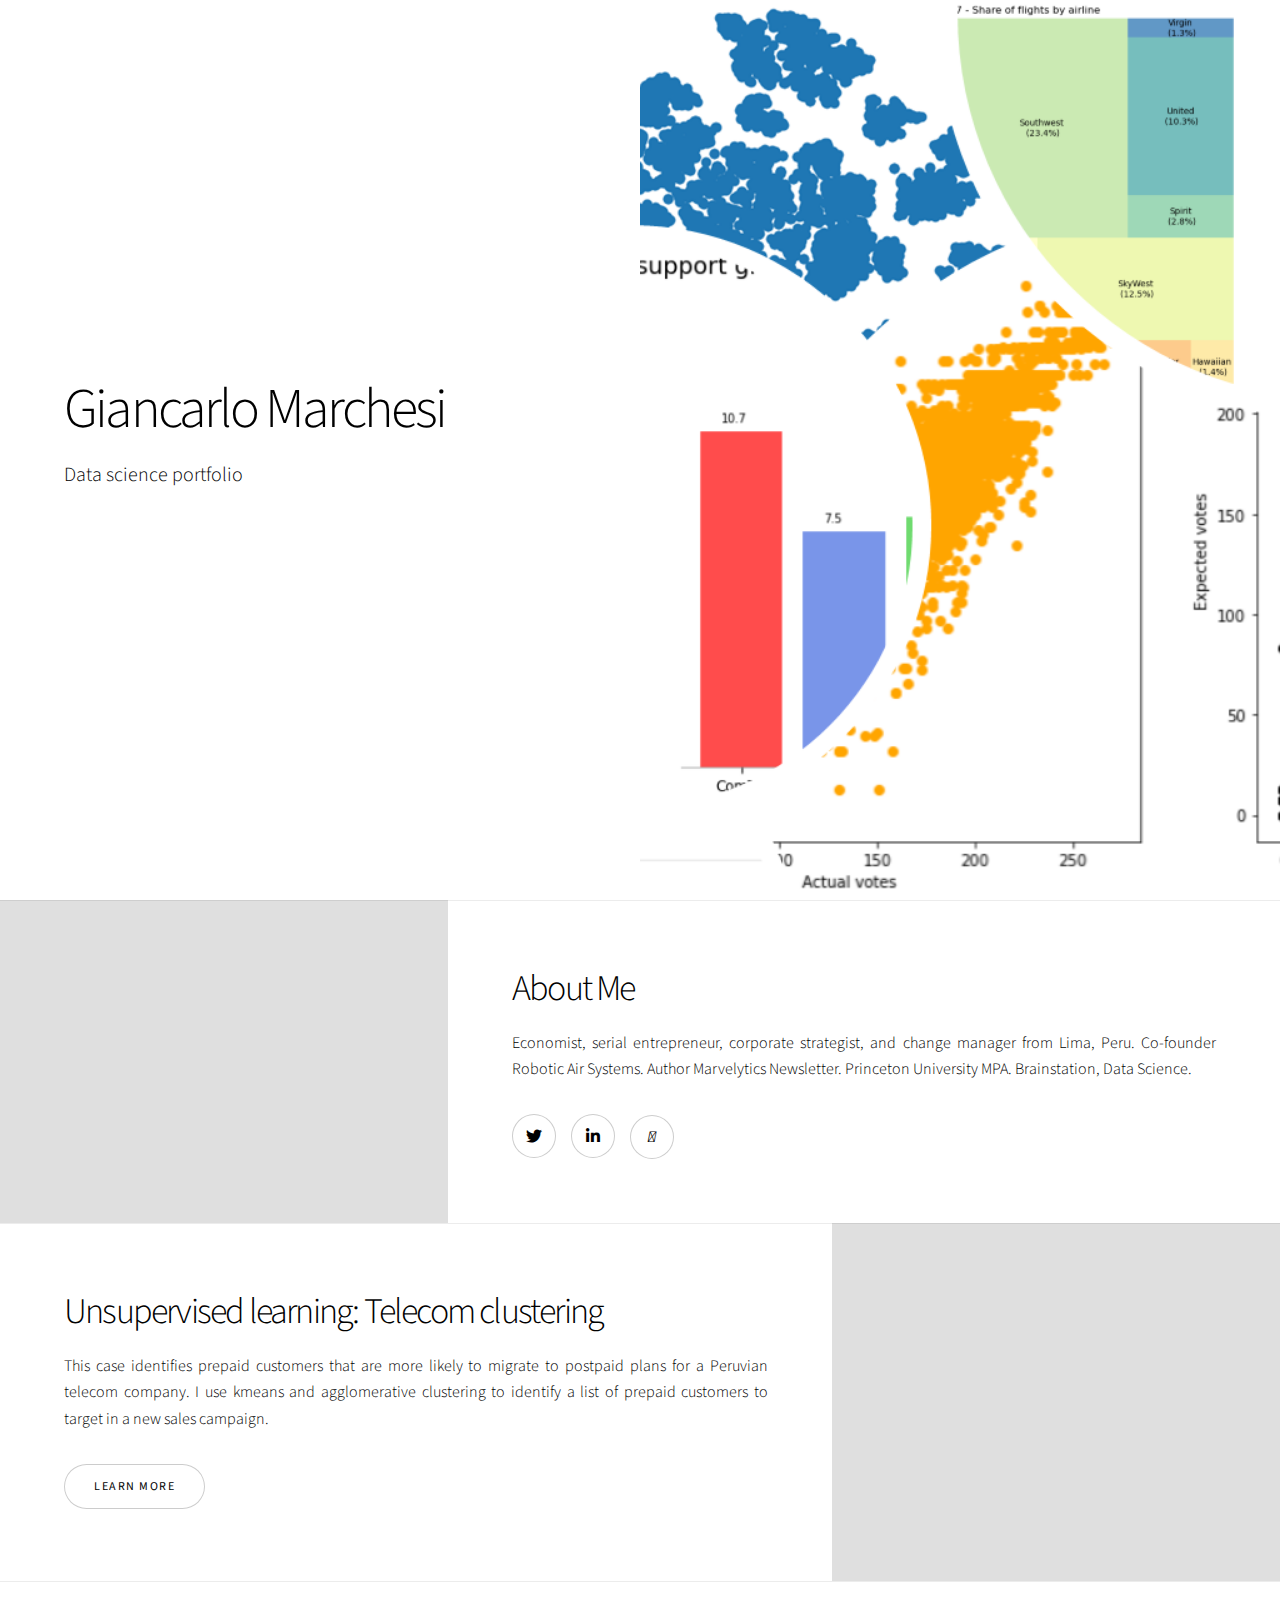
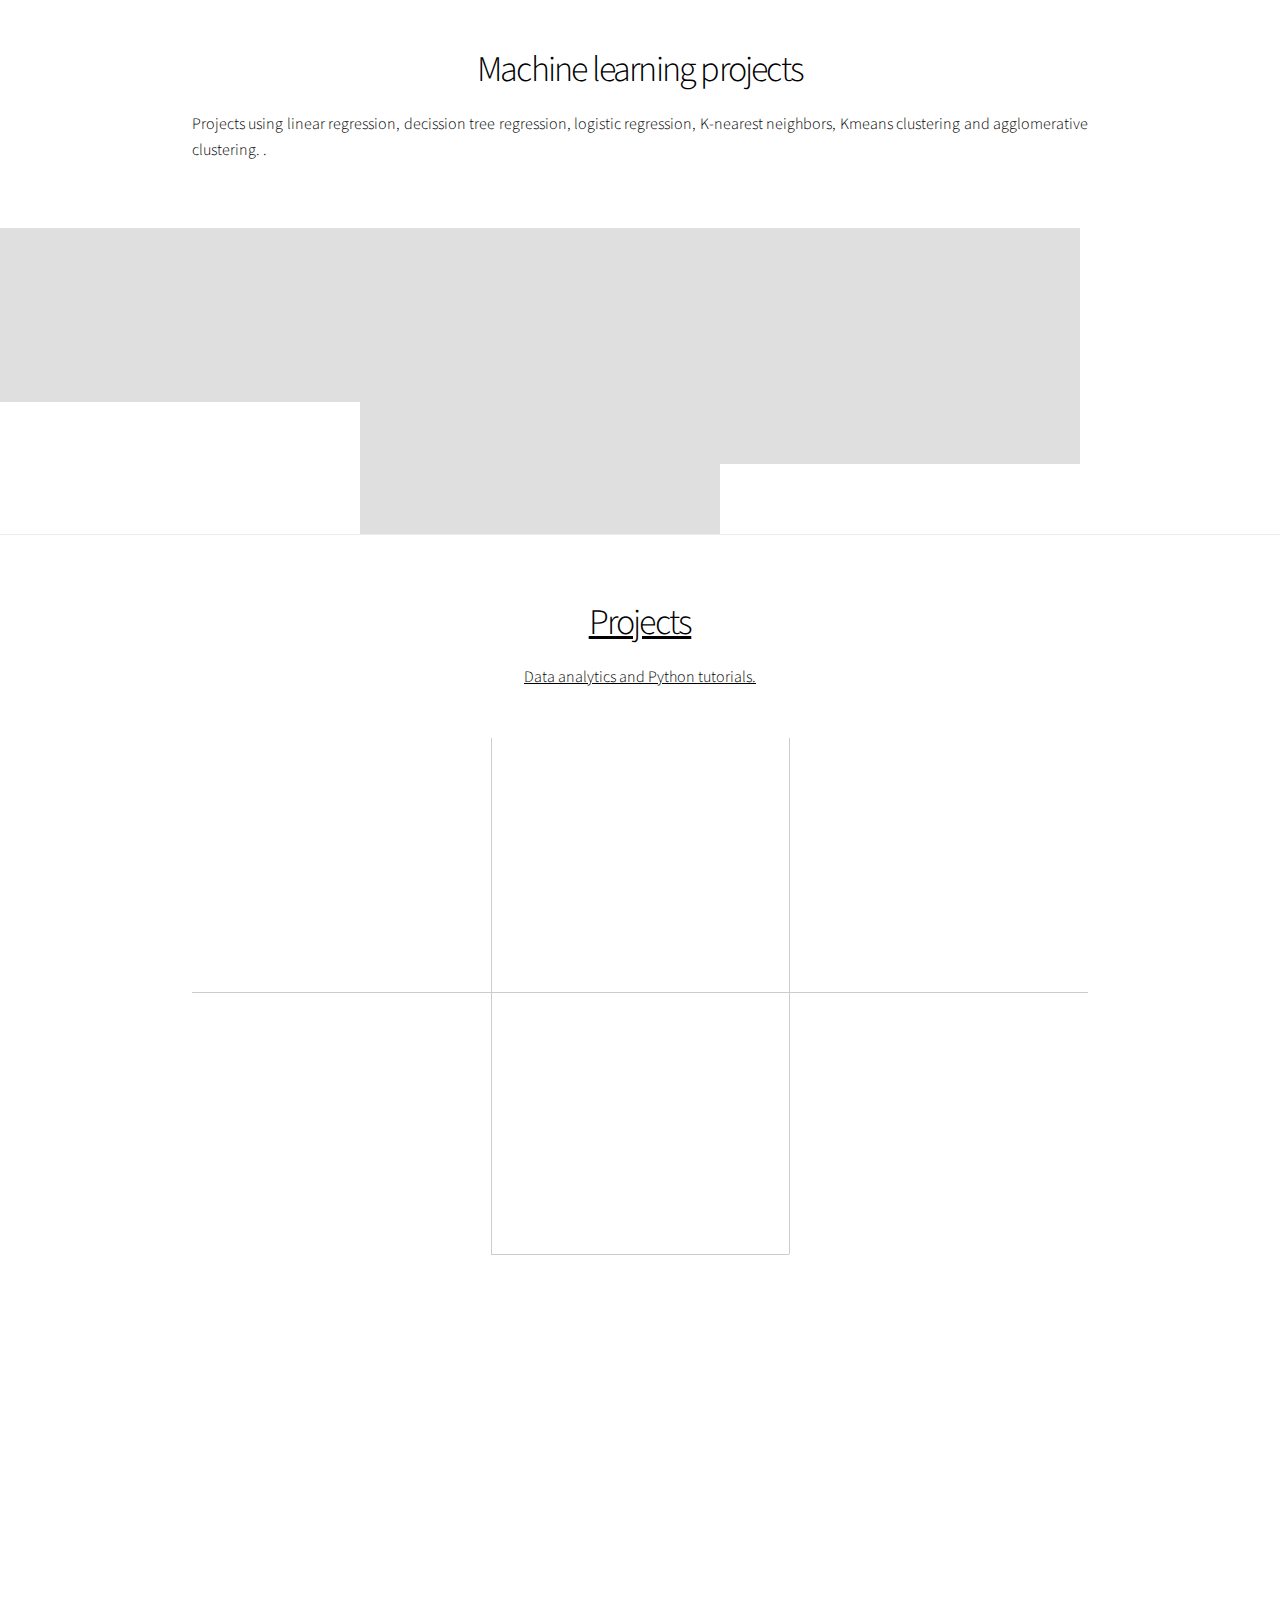
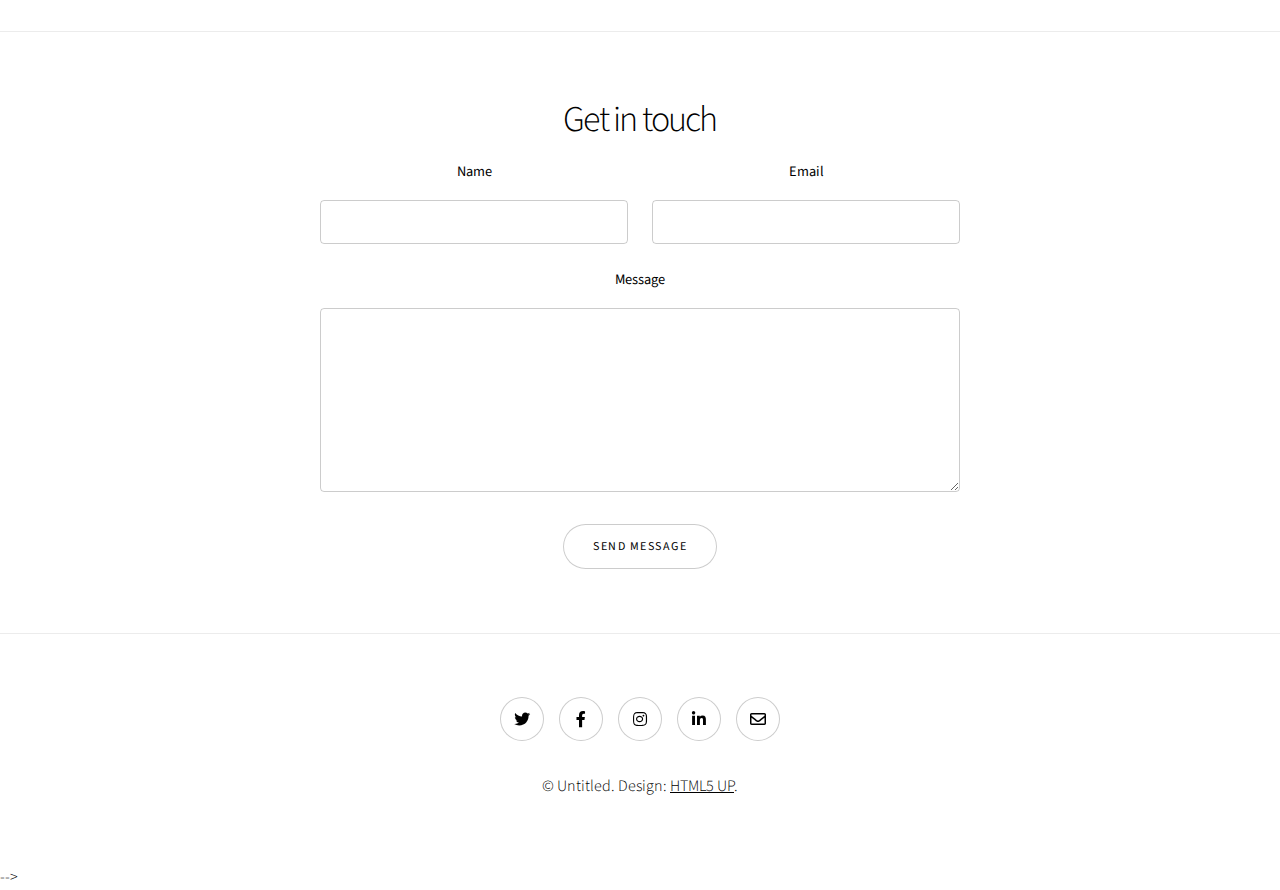
==== commit aa85bb8a: "Update index.html" ====
--- a/index.html
+++ b/index.html
@@ -268,49 +268,40 @@
 							<div class="items style1 medium onscroll-fade-in">
 								
 								<section>
-								 
-										<a href="https://github.com/gmarchesiv/Python_prep"  class="iconos2" ><i class="fa-xl fa-brands fa-python"></i> </a>   
-							 
-
-
-
-									
-									<h3>asfsfasfsfaffsafs</h3>
-									<p>Lorem ipsum dolor sit amet, consectetur adipiscing elit. Morbi dui turpis, cursus eget orci amet aliquam congue semper. Etiam eget ultrices risus nec tempor elit.</p>
-								</section>
-
-								<section>
-									<a href="https://github.com/gmarchesiv/Python_prep"  class="iconos2" ><i class="fa-xl fa-solid fa-plane"></i> </a>   
-									<h3>Ipsum</h3>
-									<p>Lorem ipsum dolor sit amet, consectetur adipiscing elit. Morbi dui turpis, cursus eget orci amet aliquam congue semper. Etiam eget ultrices risus nec tempor elit.</p>
-								</section>
-
-								<section>
-									<a href="https://github.com/gmarchesiv/Python_prep"  class="iconos2" ><i class="fa-xl fa-solid fa-person-digging"></i> </a> 
-									<h3>Dolor</h3>
-									<p>Lorem ipsum dolor sit amet, consectetur adipiscing elit. Morbi dui turpis, cursus eget orci amet aliquam congue semper. Etiam eget ultrices risus nec tempor elit.</p>
-								</section>
-
-
-
-								<section>
-									<a href="https://github.com/gmarchesiv/Python_prep"  class="iconos2" ><i class="fa-xl fa-solid fa-mobile"></i> </a> 
-									<h3>Amet</h3>
-									<p>Lorem ipsum dolor sit amet, consectetur adipiscing elit. Morbi dui turpis, cursus eget orci amet aliquam congue semper. Etiam eget ultrices risus nec tempor elit.</p>
-								</section>
-
-								<section>
-									<a href="https://github.com/gmarchesiv/Python_prep"  class="iconos2" ><i class="fa-xl fa-solid fa-chart-line"></i> </a> 
-									<h3>Magna</h3>
-									<p>Lorem ipsum dolor sit amet, consectetur adipiscing elit. Morbi dui turpis, cursus eget orci amet aliquam congue semper. Etiam eget ultrices risus nec tempor elit.</p>
-								</section>
-
-								<section>
-									<a href="https://github.com/gmarchesiv/Python_prep"  class="iconos2" ><i class="fa-xl fa-solid fa-money-bill-trend-up"></i> </a> 
-									<h3>Tempus</h3>
-									<p>Lorem ipsum dolor sit amet, consectetur adipiscing elit. Morbi dui turpis, cursus eget orci amet aliquam congue semper. Etiam eget ultrices risus nec tempor elit.</p>
-								</section>
-
+									<a href="https://github.com/gmarchesiv/Python_prep"  class="iconos2" ><i class="fa-xl fa-brands fa-python"></i> </a>   
+									<h3>Python Prep </h3>
+									<p> For and while loops, methods, functions, classes and other exercises.</p>
+								</section>
+
+								<section>
+									<a href="https://github.com/gmarchesiv/Visualizations_airports"  class="iconos2" ><i class="fa-xl fa-solid fa-plane"></i> </a>   
+									<h3>Viualizations</h3>
+									<p>Quick guide for great visualizations using USA aiport data</p>
+								</section>
+
+								<section>
+									<a href="https://github.com/gmarchesiv/EDA_airports"  class="iconos2" ><i class="fa-xl fa-solid fa-person-digging"></i> </a> 
+									<h3>EDA</h3>
+									<p>Quick guide for performing EDA on a large dataset</p>
+								</section>
+
+								<section>
+									<a href="telecom.html"  class="iconos2" ><i class="fa-xl fa-solid fa-mobile"></i> </a> 
+									<h3>The Peruvian Telecom Market</h3>
+									<p> Market share and trend analysis 2013-2021</p>
+								</section>
+
+								<section>
+									<a href="https://github.com/gmarchesiv/QuantFinance_Alphalytics"  class="iconos2" ><i class="fa-xl fa-solid fa-chart-line"></i> </a> 
+									<h3> Economic Cycle Analysis</h3>
+									<p>. Using Leading Indicator Index to determine if we are currently in a recession</p>
+								</section>
+
+								<section>
+									<a href="https://github.com/gmarchesiv/SP500in2022"  class="iconos2" ><i class="fa-xl fa-solid fa-money-bill-trend-up"></i> </a> 
+									<h3>Stock market analysis 2020</h3>
+									<p> Analyzing this bear market to determine when it might recuperate losses</p>
+								</section>
 
 
 								<!-- <section>
@@ -363,7 +354,7 @@
 						</div>
 					</section>
 
-				<!-- Footer -->
+<!-- 				<!-- Footer -->
 					<footer class="wrapper style1 align-center">
 						<div class="inner">
 							<ul class="icons">
@@ -375,7 +366,7 @@
 							</ul>
 							<p>&copy; Untitled. Design: <a href="https://html5up.net">HTML5 UP</a>.</p>
 						</div>
-					</footer>
+					</footer> -->
 
 			</div>
 
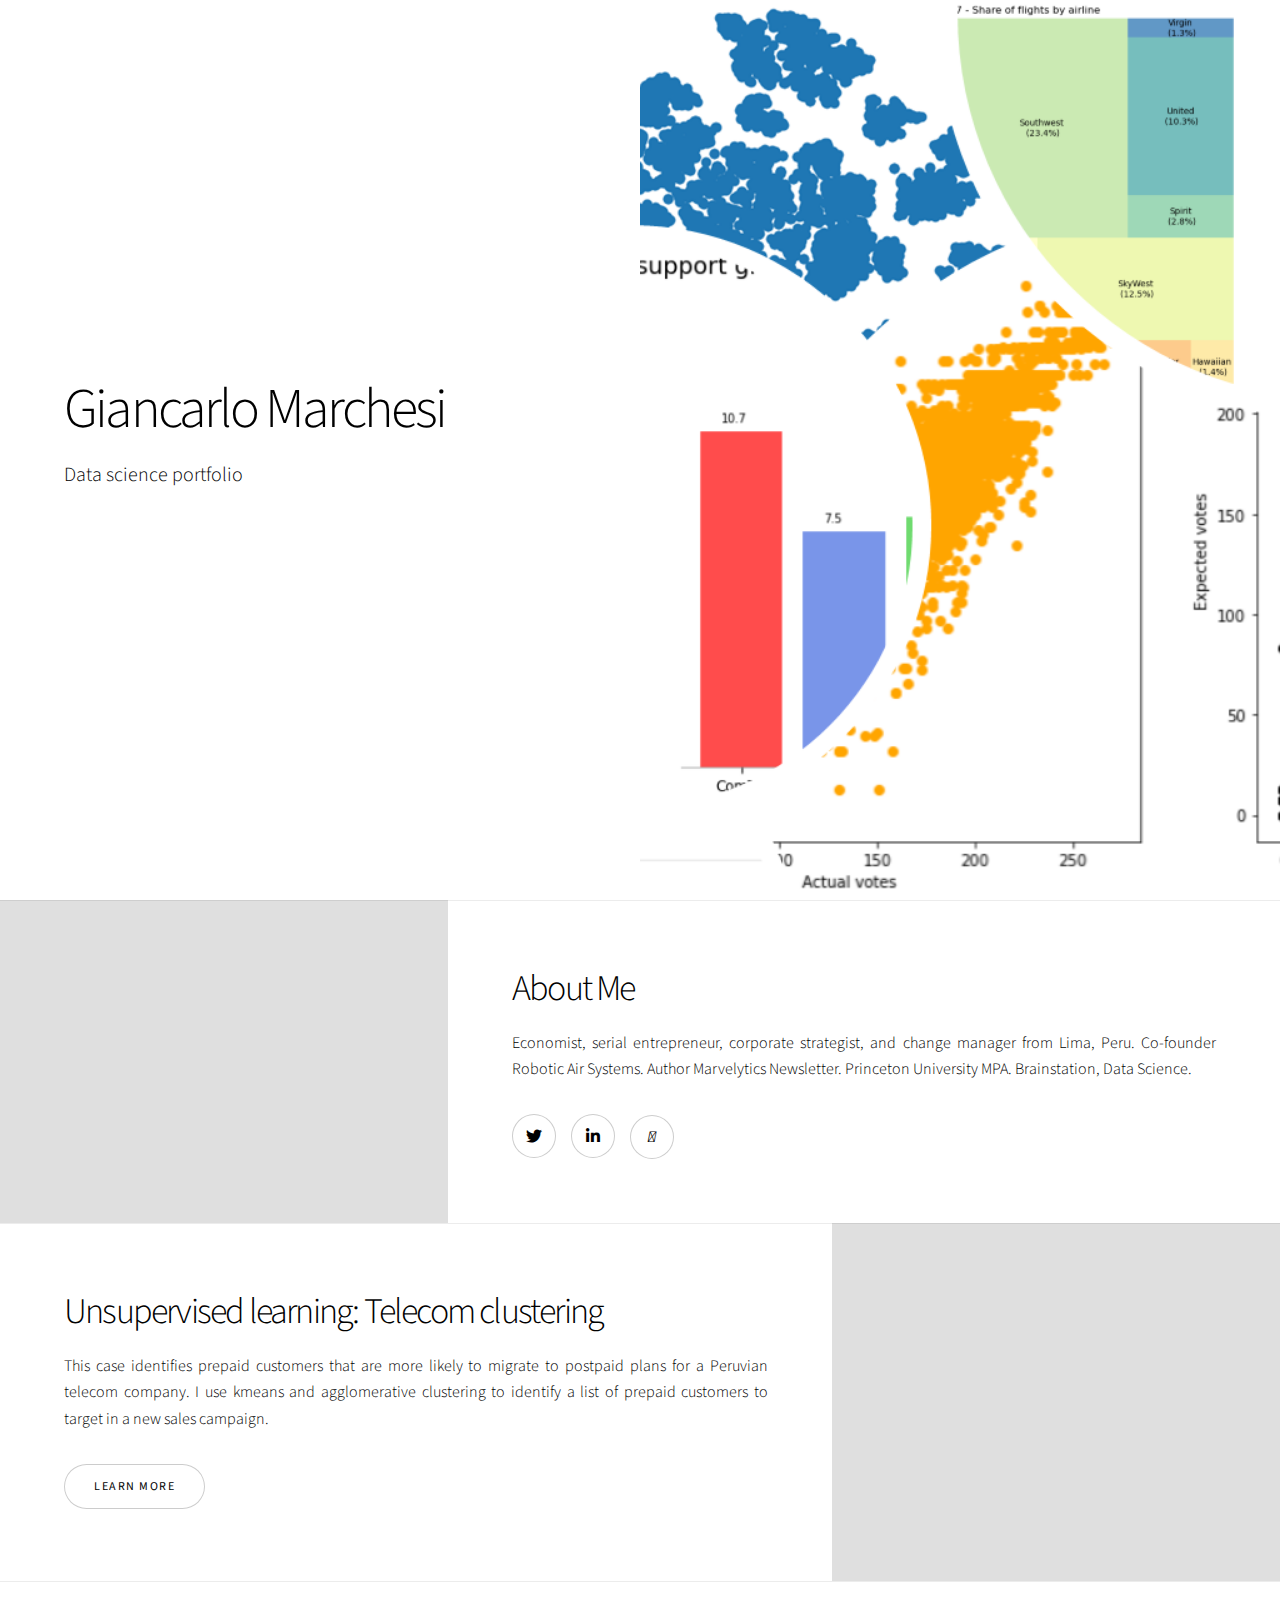
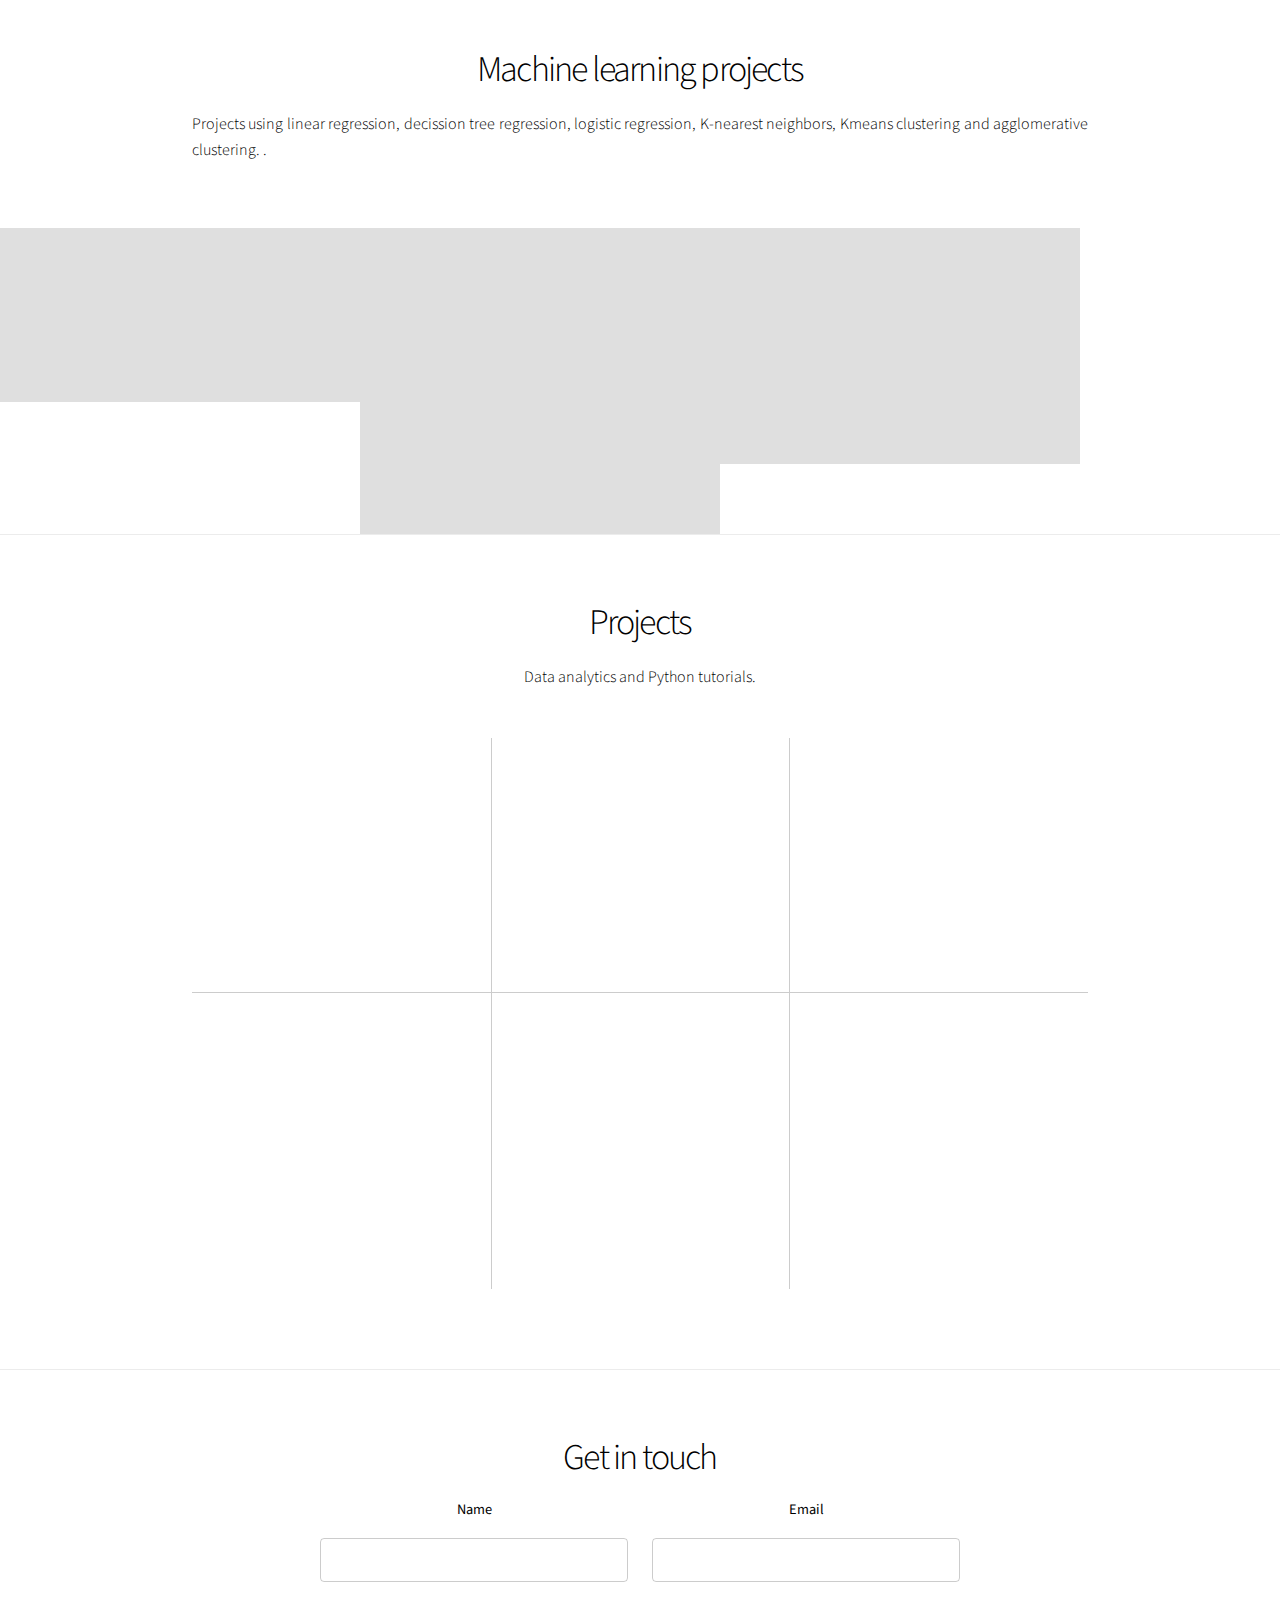
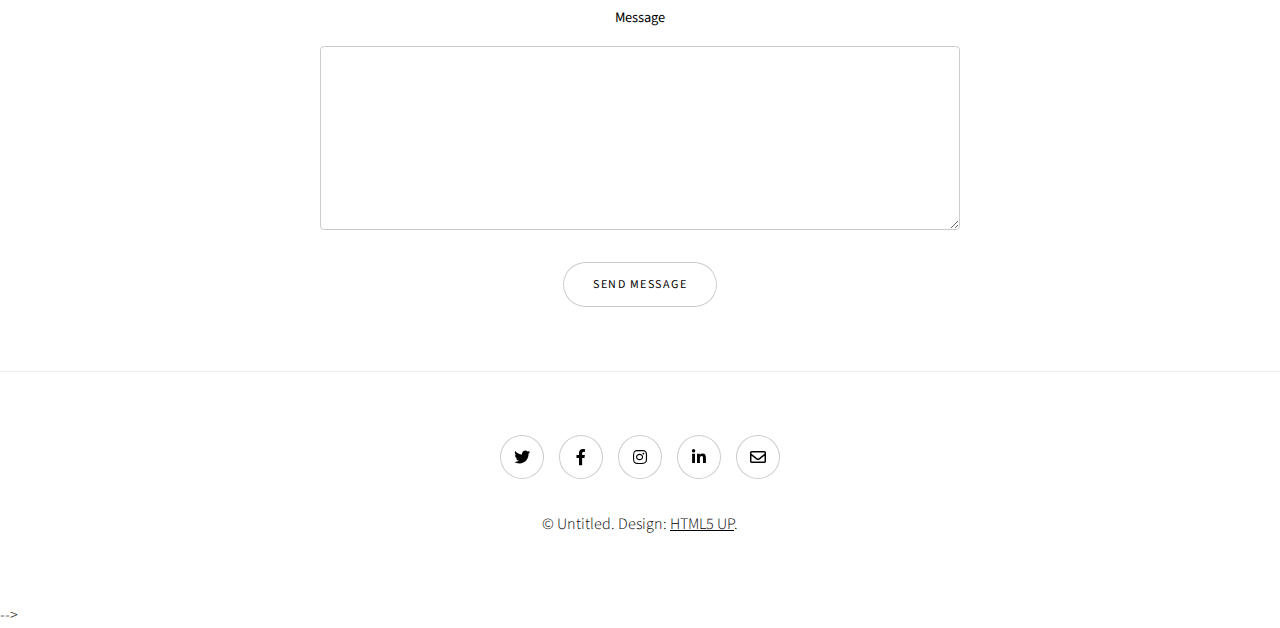
==== commit 2cdbfe9d: "correccion" ====
--- a/index.html
+++ b/index.html
@@ -79,7 +79,7 @@
 							<p class="texto-j">This case identifies prepaid customers that are more likely to migrate to postpaid plans for a Peruvian telecom company. 
 								I use kmeans and agglomerative clustering to identify a list of prepaid customers to target in a new sales campaign. </p>
 							<ul class="actions stacked">
-								<li><a href="#" class="button">Learn More</a></li>
+								<li><a href="https://github.com/gmarchesiv/Telecom_clustering" class="button">Learn More</a></li>
 							</ul>
 						</div>
 						<div class="image">
@@ -144,7 +144,7 @@
 										<h3>Unsupervised learning with wine data </h3>
 										<p>Identifying wine varieties using k-means and aggolomerative clustering</p>
 										<ul class="actions fixed">
-											<li><a href="https://github.com/gmarchesiv/UnsupervisedLearning_ClusteringWinedata"><span class="button small">Details</span></li>
+											<li><a href="https://github.com/gmarchesiv/UnsupervisedLearning_ClusteringWinedata"><span class="button small">Details</span></a></li>
 										</ul>
 									</div>
 								</article>
@@ -294,12 +294,12 @@
 								<section>
 									<a href="https://github.com/gmarchesiv/QuantFinance_Alphalytics"  class="iconos2" ><i class="fa-xl fa-solid fa-chart-line"></i> </a> 
 									<h3> Economic Cycle Analysis</h3>
-									<p>. Using Leading Indicator Index to determine if we are currently in a recession</p>
+									<p>  Using Leading Indicator Index to determine if 2022 is in a recession</p>
 								</section>
 
 								<section>
 									<a href="https://github.com/gmarchesiv/SP500in2022"  class="iconos2" ><i class="fa-xl fa-solid fa-money-bill-trend-up"></i> </a> 
-									<h3>Stock market analysis 2020</h3>
+									<h3>Stock market analysis for 2022</h3>
 									<p> Analyzing this bear market to determine when it might recuperate losses</p>
 								</section>
 
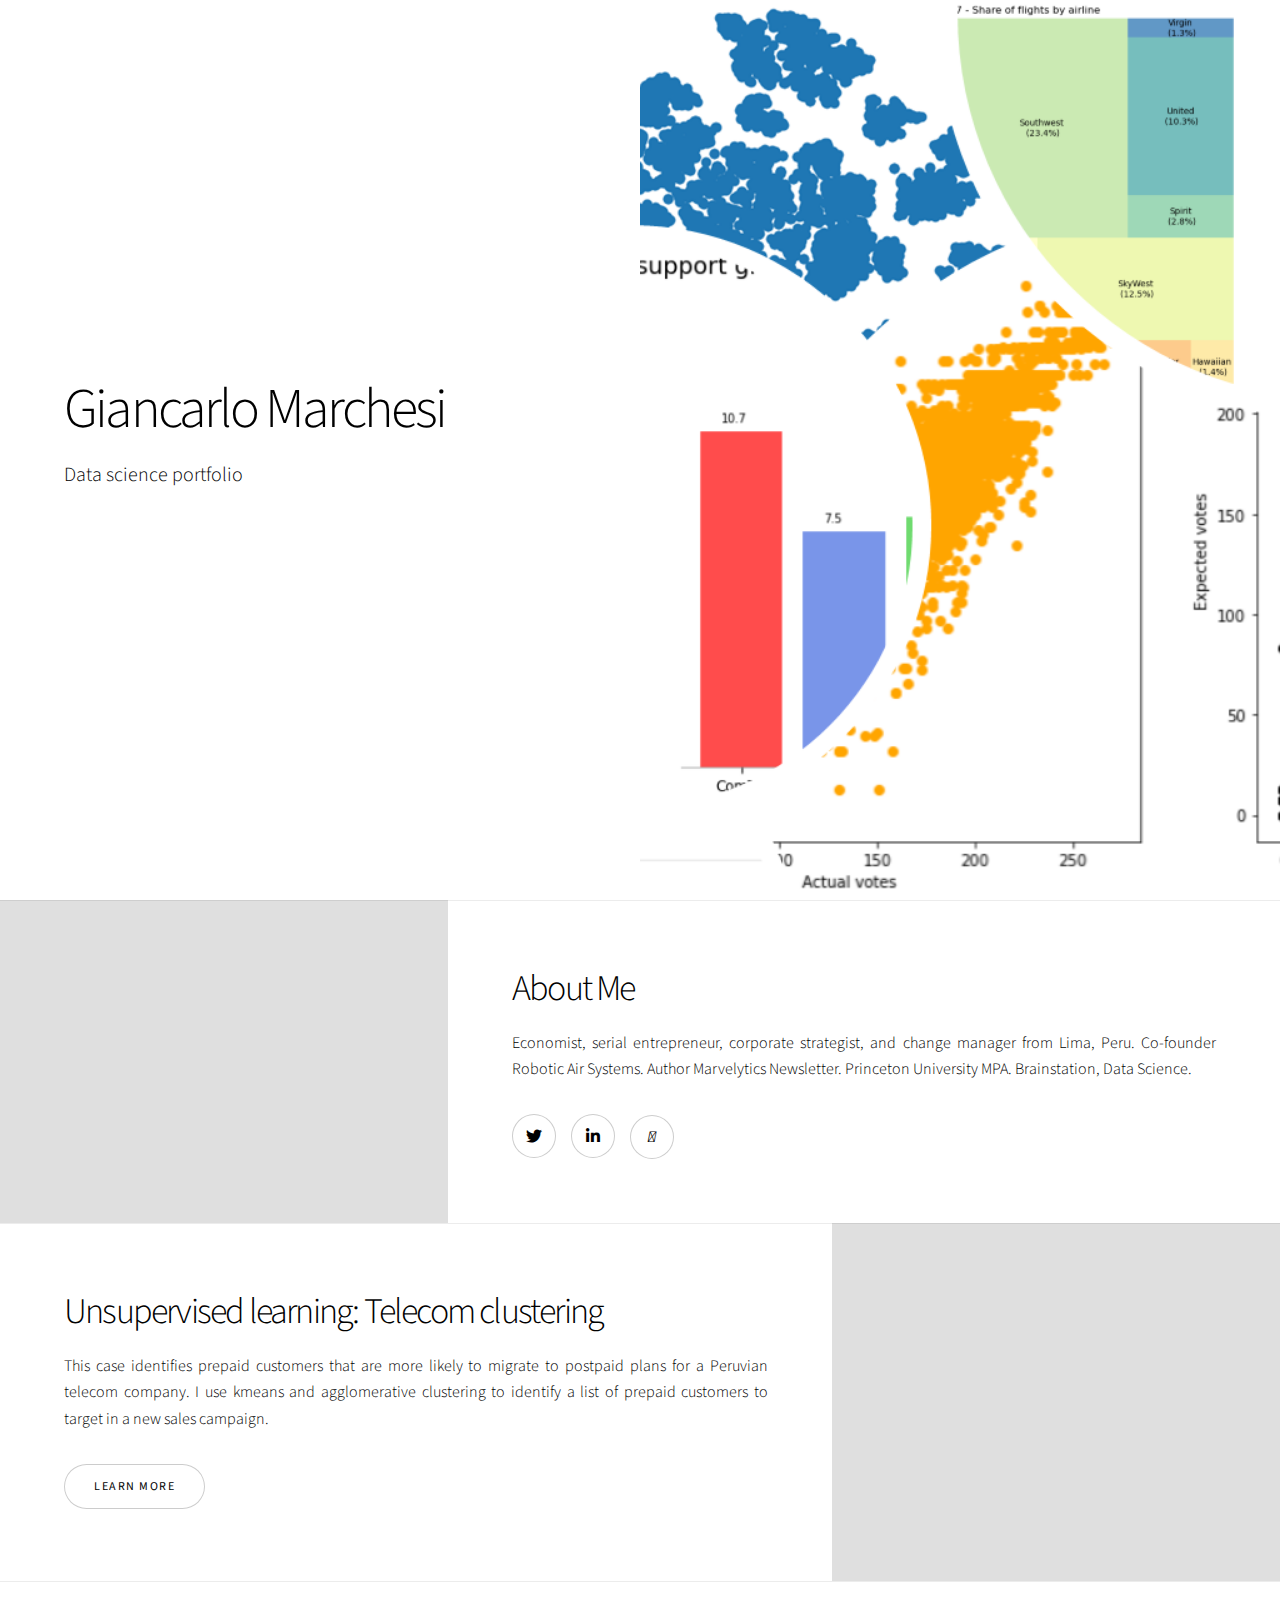
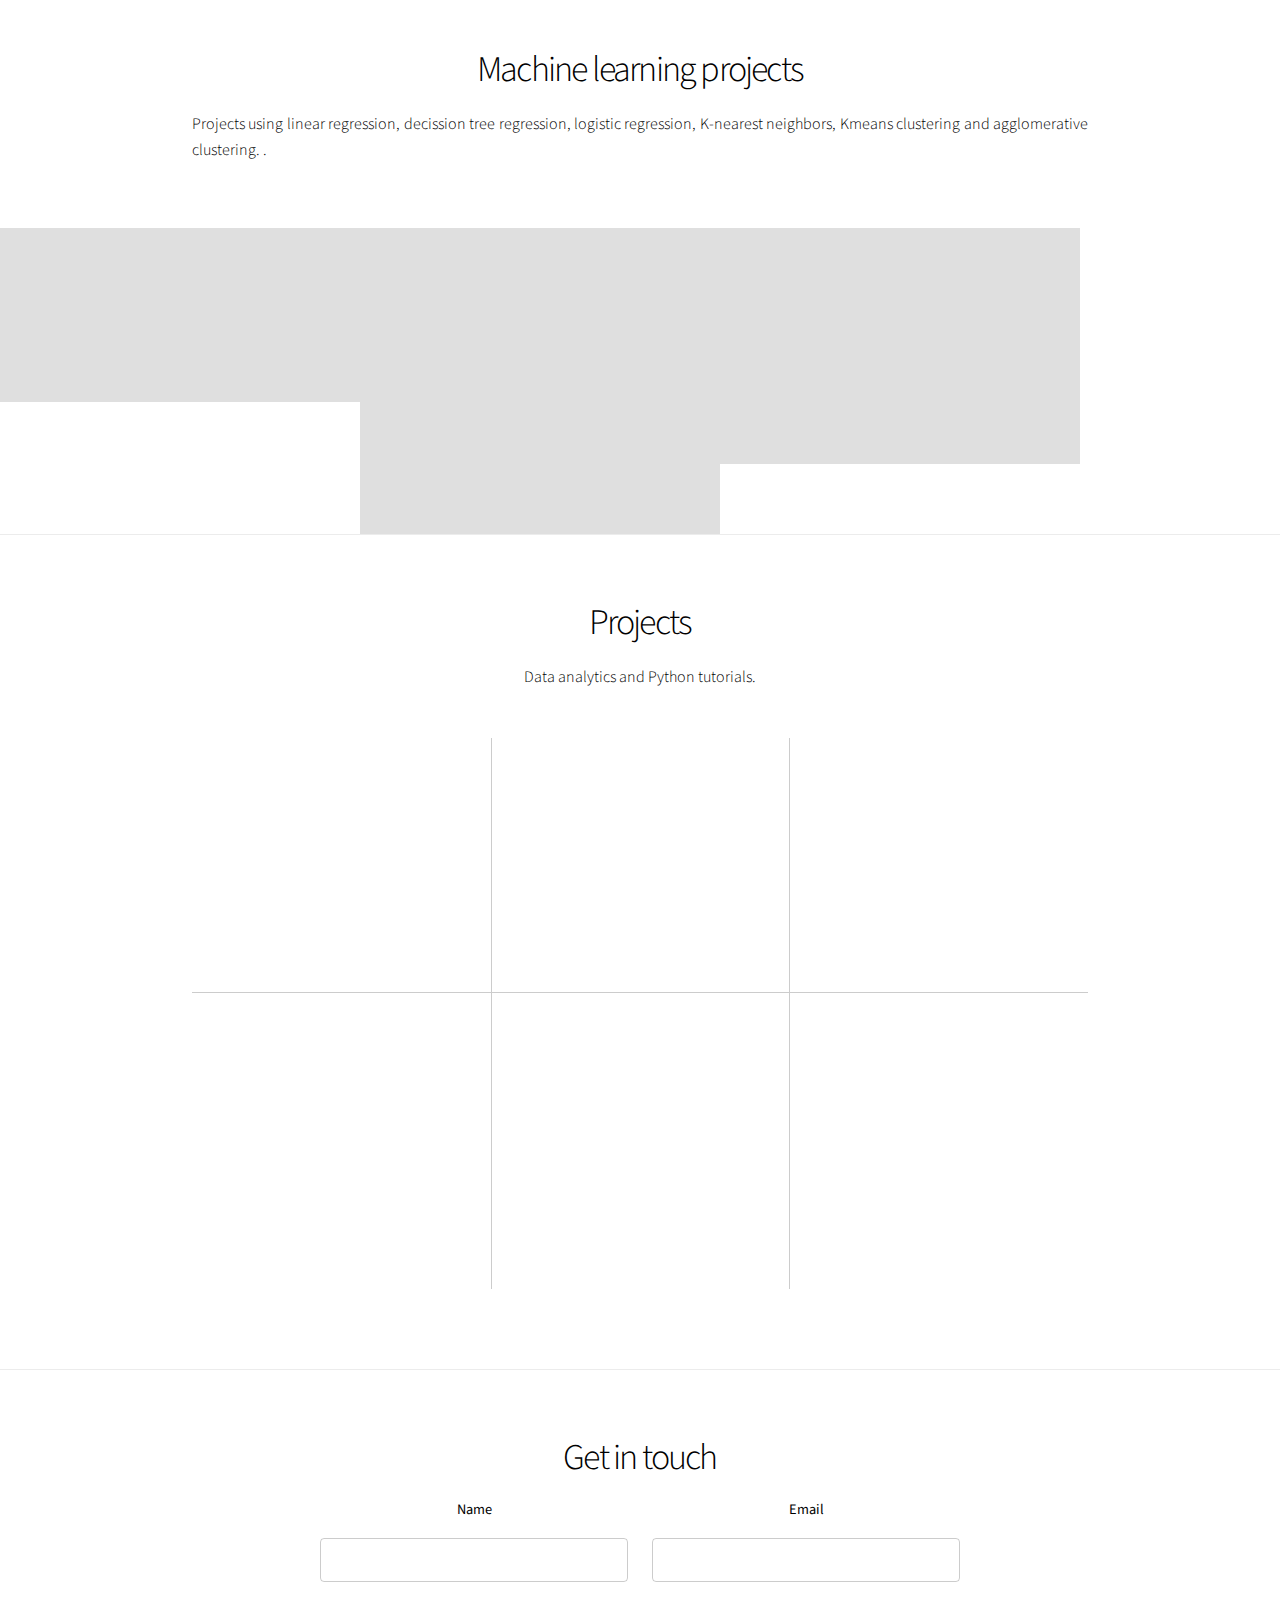
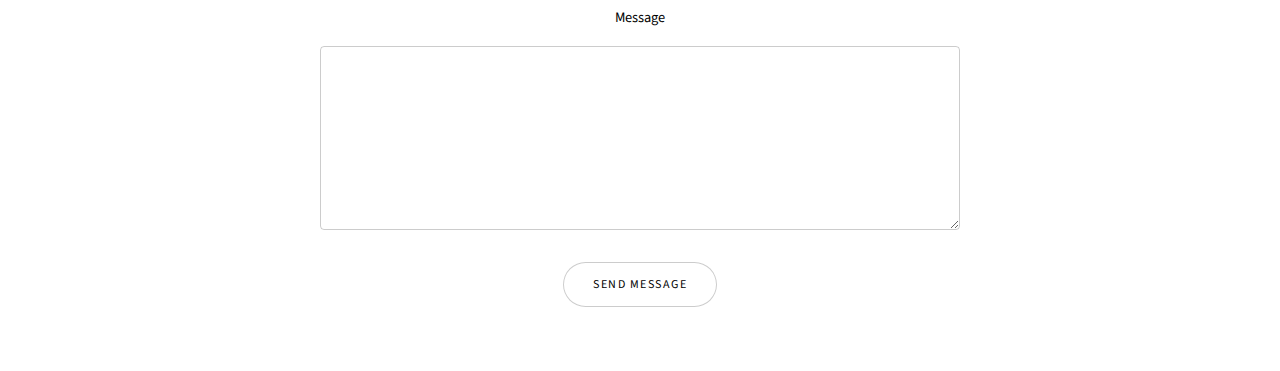
==== commit 1b289971: "icons remove" ====
--- a/index.html
+++ b/index.html
@@ -354,8 +354,8 @@
 						</div>
 					</section>
 
-<!-- 				<!-- Footer -->
-					<footer class="wrapper style1 align-center">
+<!-- 			  Footer -->
+					<!-- <footer class="wrapper style1 align-center">
 						<div class="inner">
 							<ul class="icons">
 								<li><a href="#" class="icon brands style2 fa-twitter"><span class="label">Twitter</span></a></li>
@@ -366,7 +366,7 @@
 							</ul>
 							<p>&copy; Untitled. Design: <a href="https://html5up.net">HTML5 UP</a>.</p>
 						</div>
-					</footer> -->
+					</footer>   -->
 
 			</div>
 
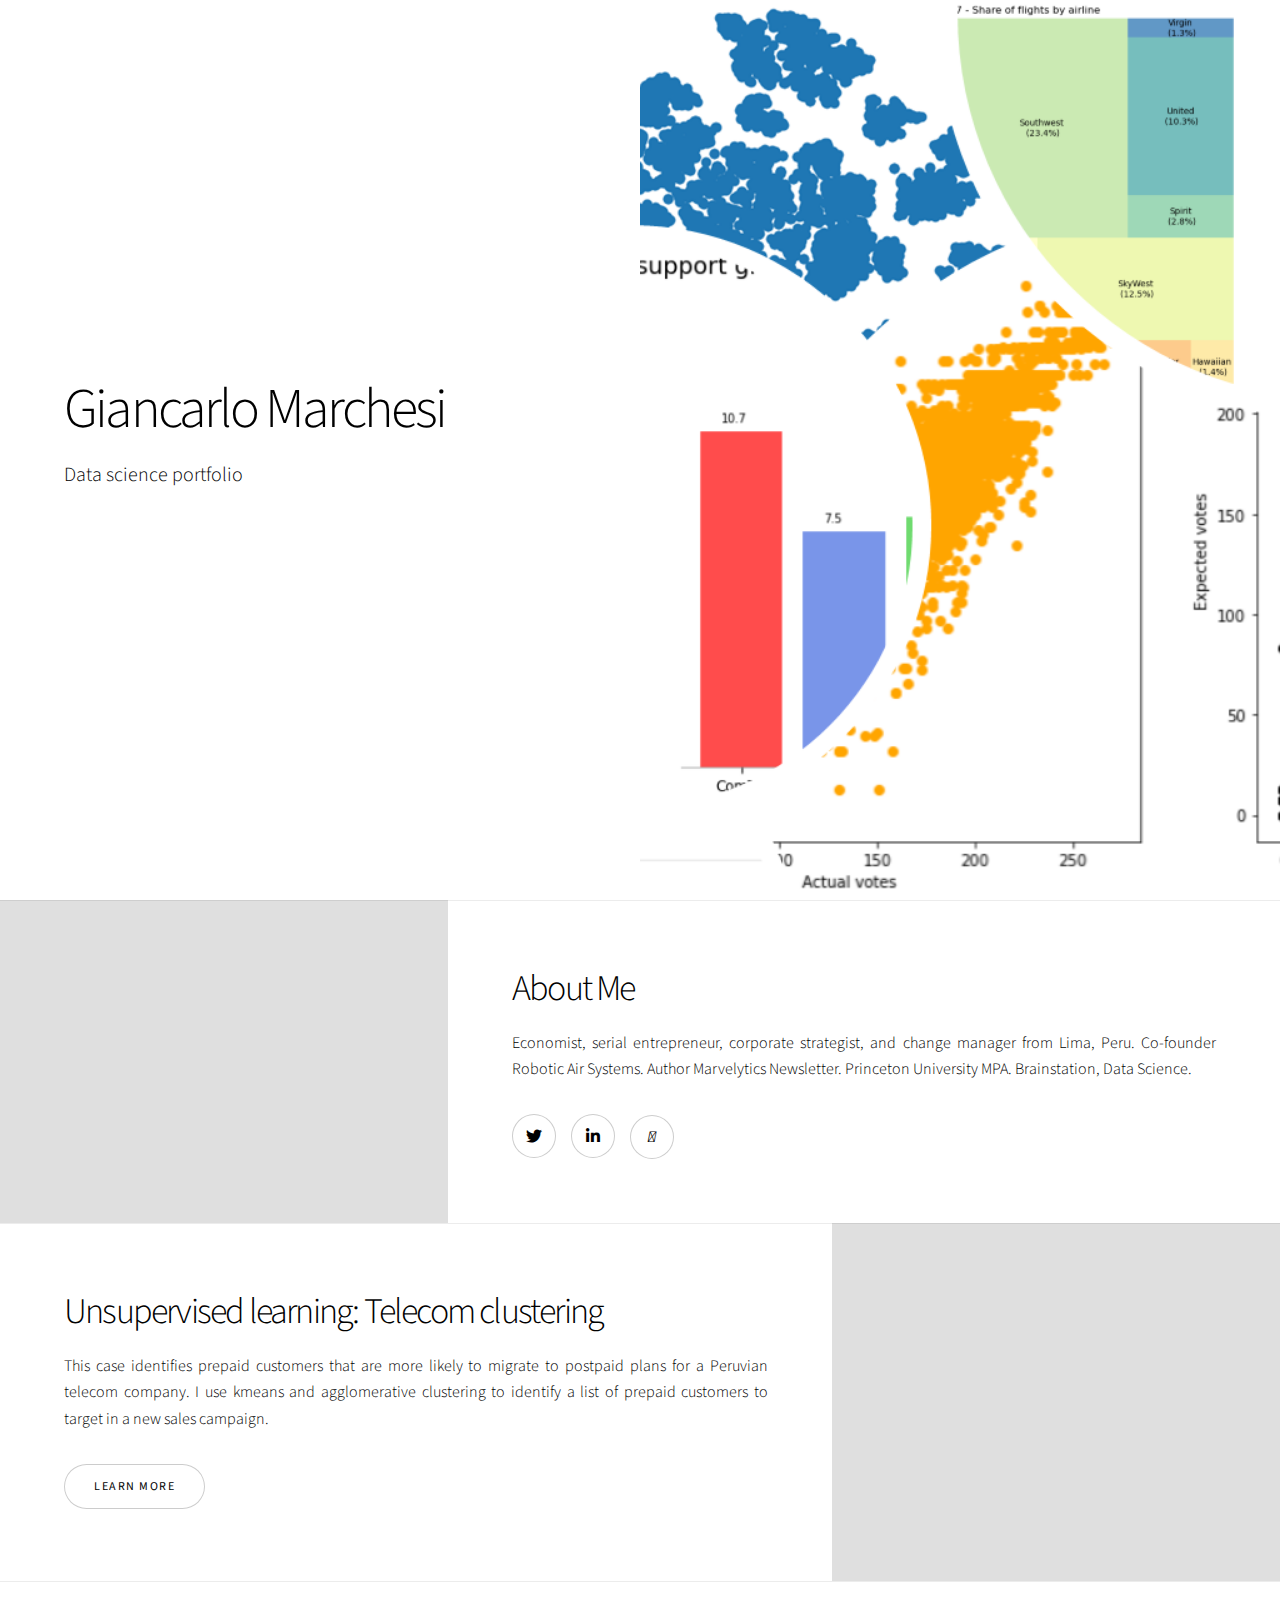
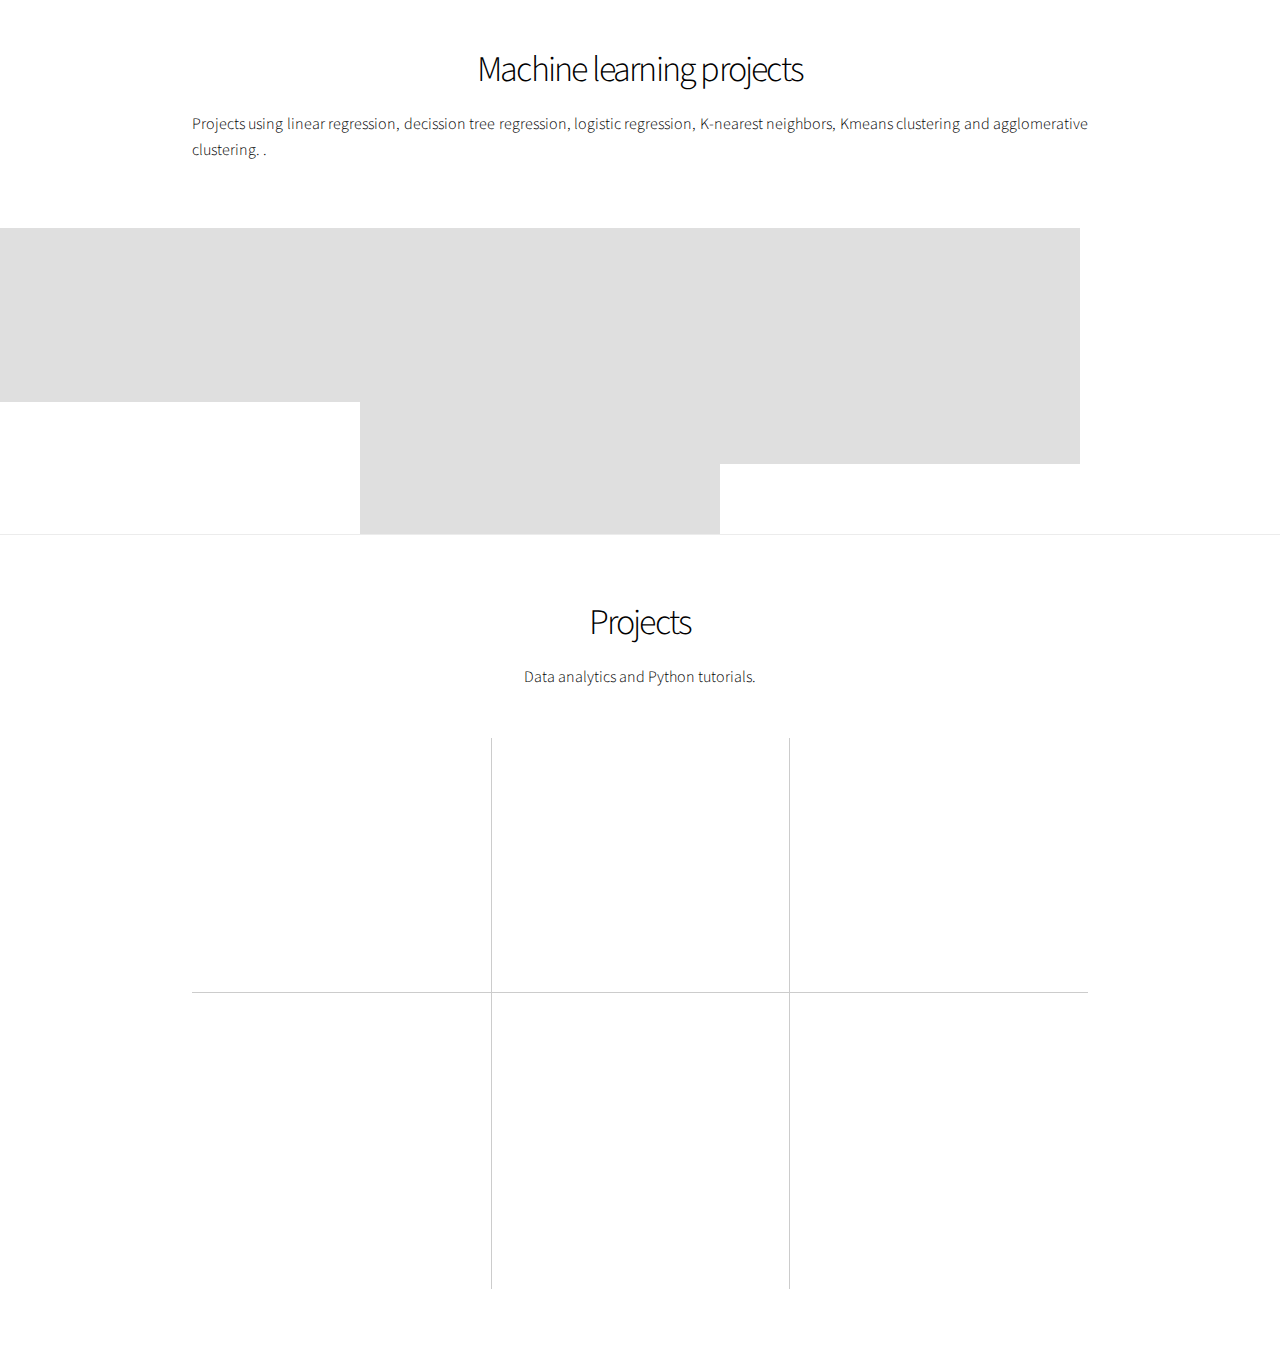
==== commit 323a0ad3: "email remove" ====
--- a/index.html
+++ b/index.html
@@ -328,7 +328,7 @@
 					</section>
 
 				<!-- Seven -->
-					<section class="wrapper style1 align-center">
+					<!-- <section class="wrapper style1 align-center">
 						<div class="inner medium">
 							<h2>Get in touch</h2>
 							<form method="post" action="#">
@@ -352,7 +352,7 @@
 							</form>
 
 						</div>
-					</section>
+					</section> -->
 
 <!-- 			  Footer -->
 					<!-- <footer class="wrapper style1 align-center">
